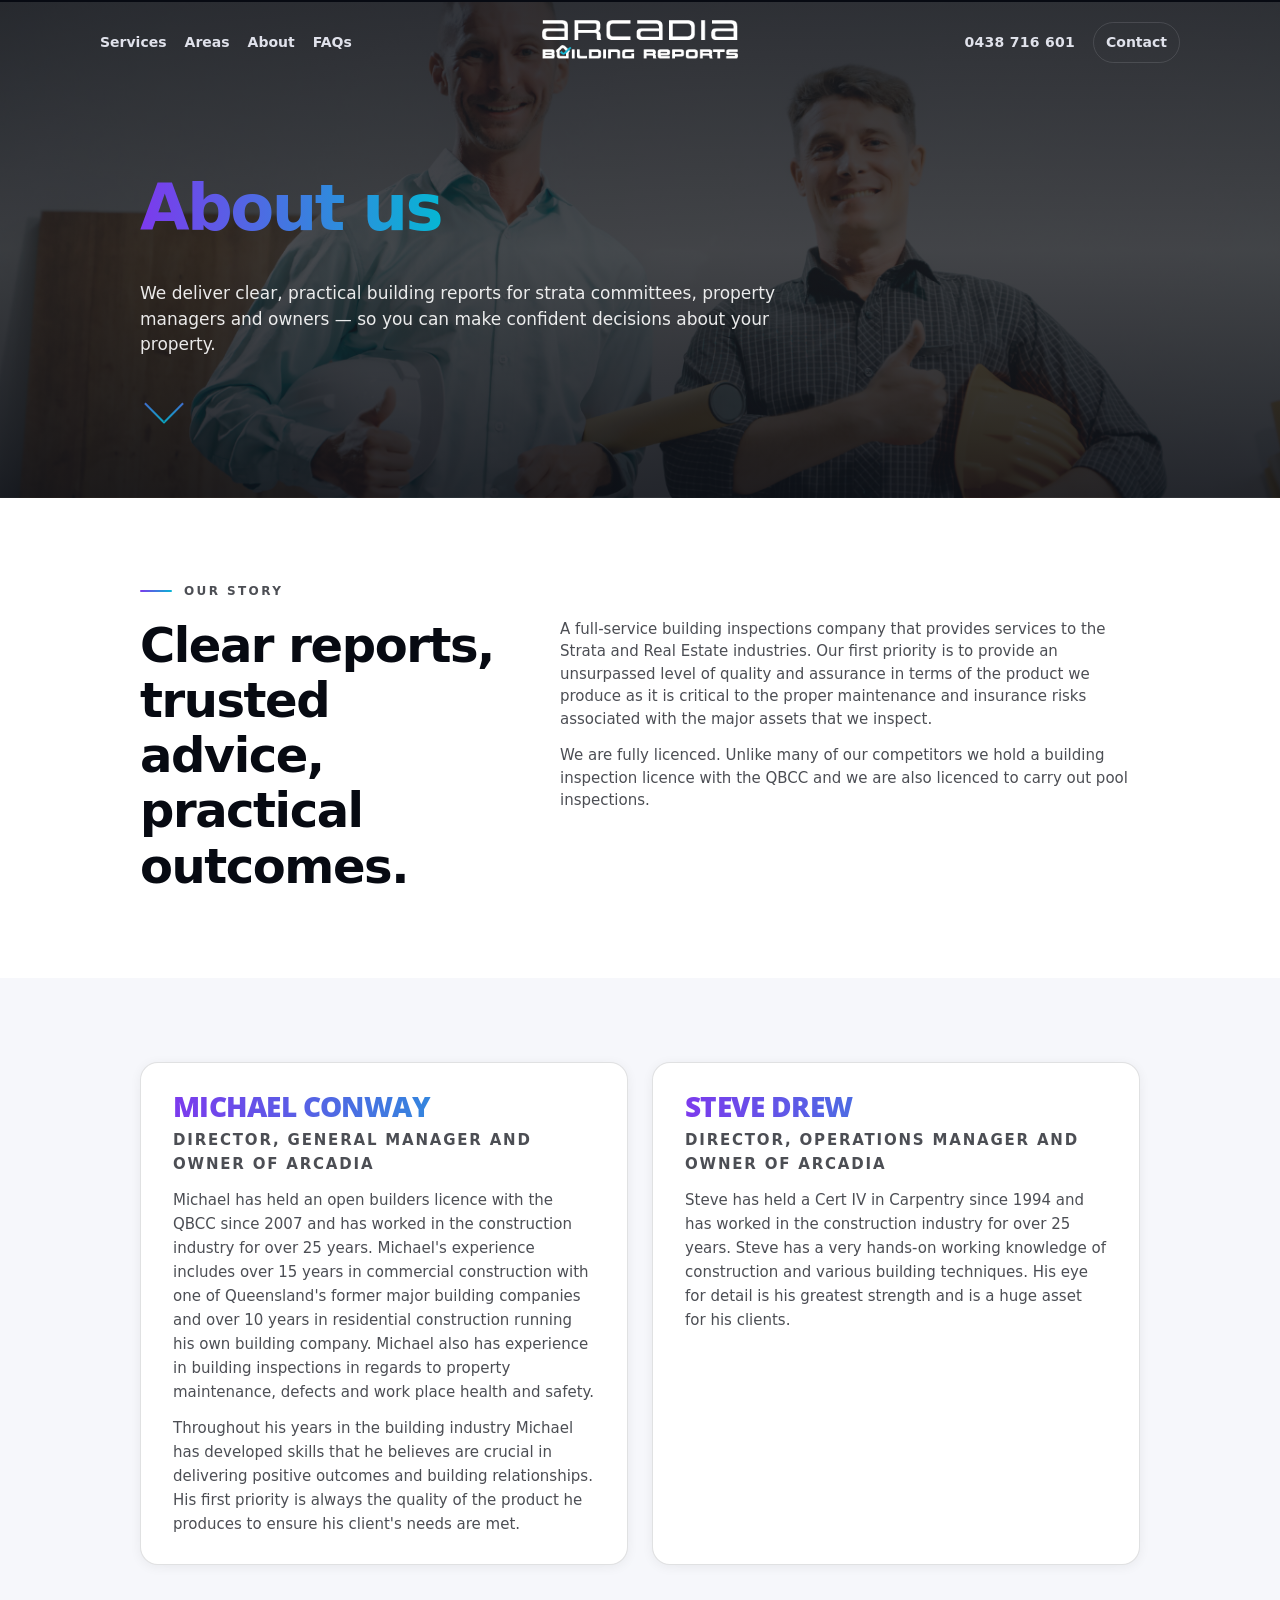
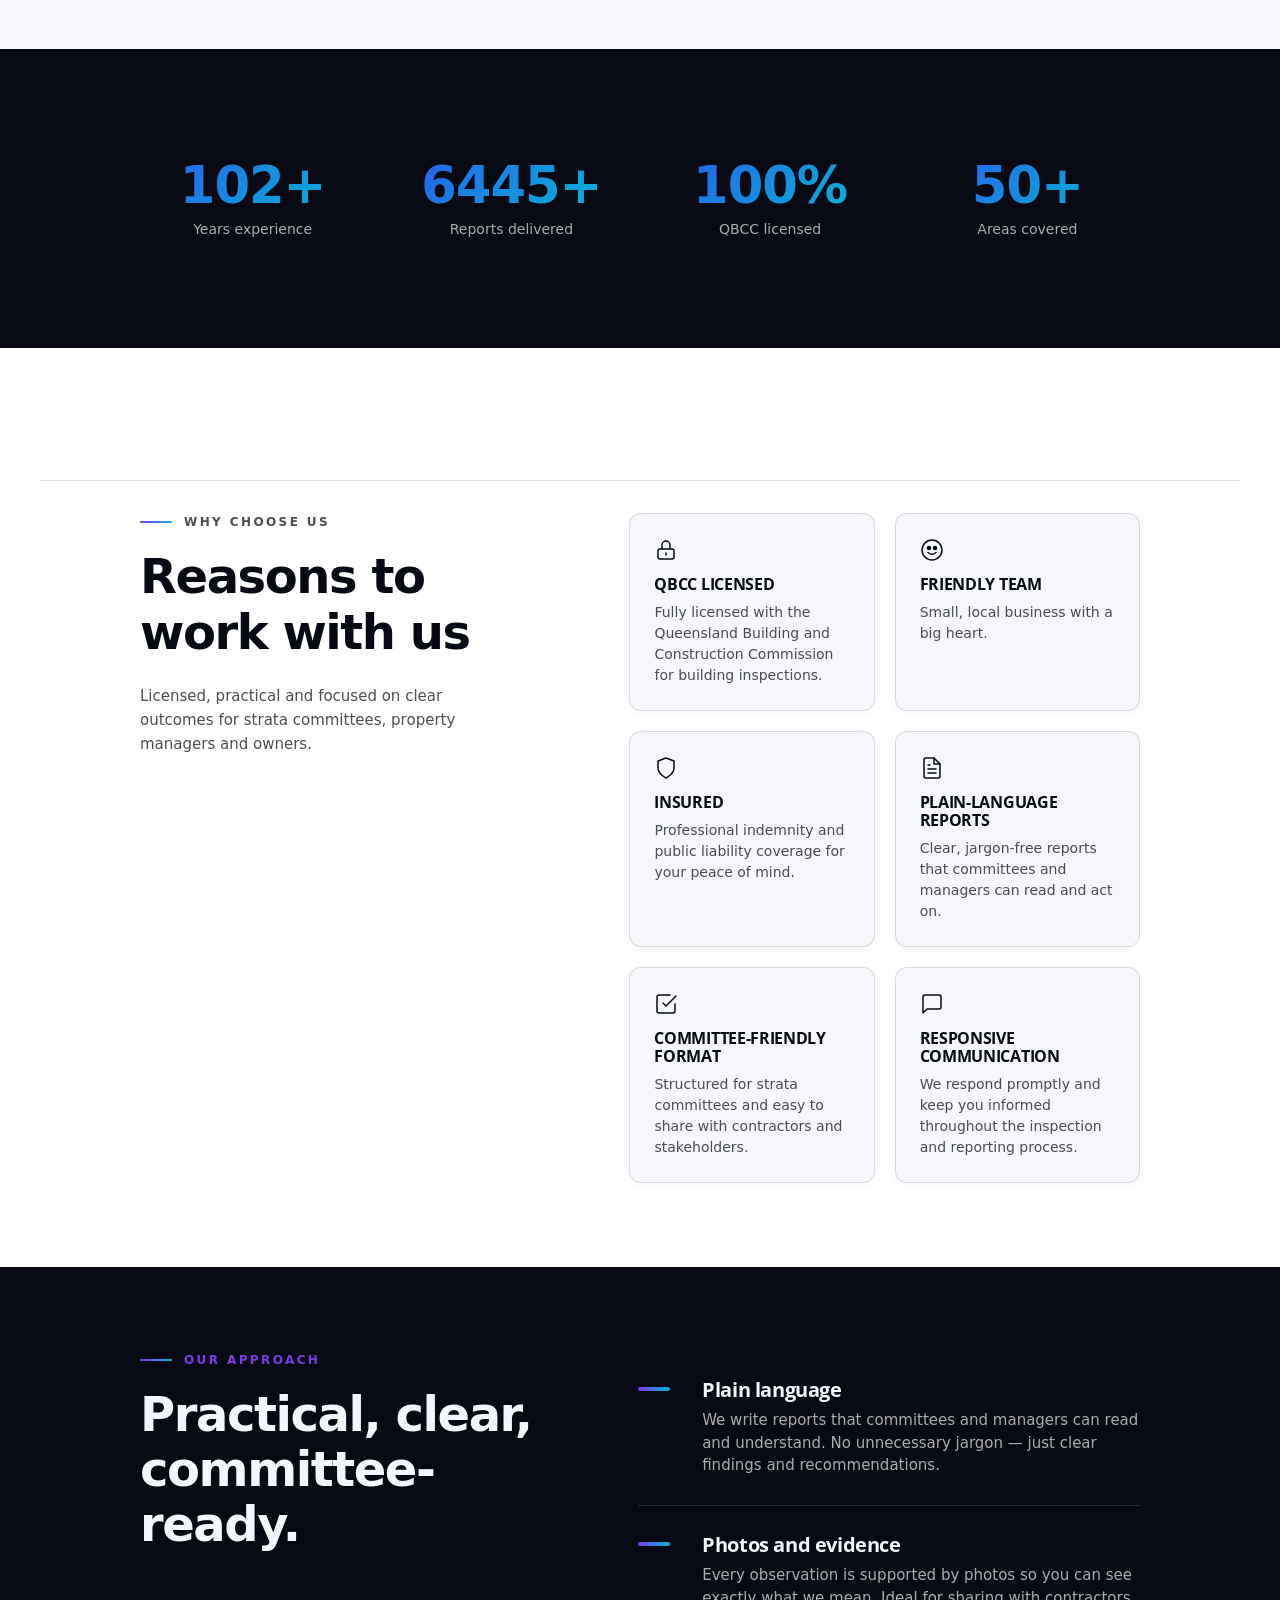
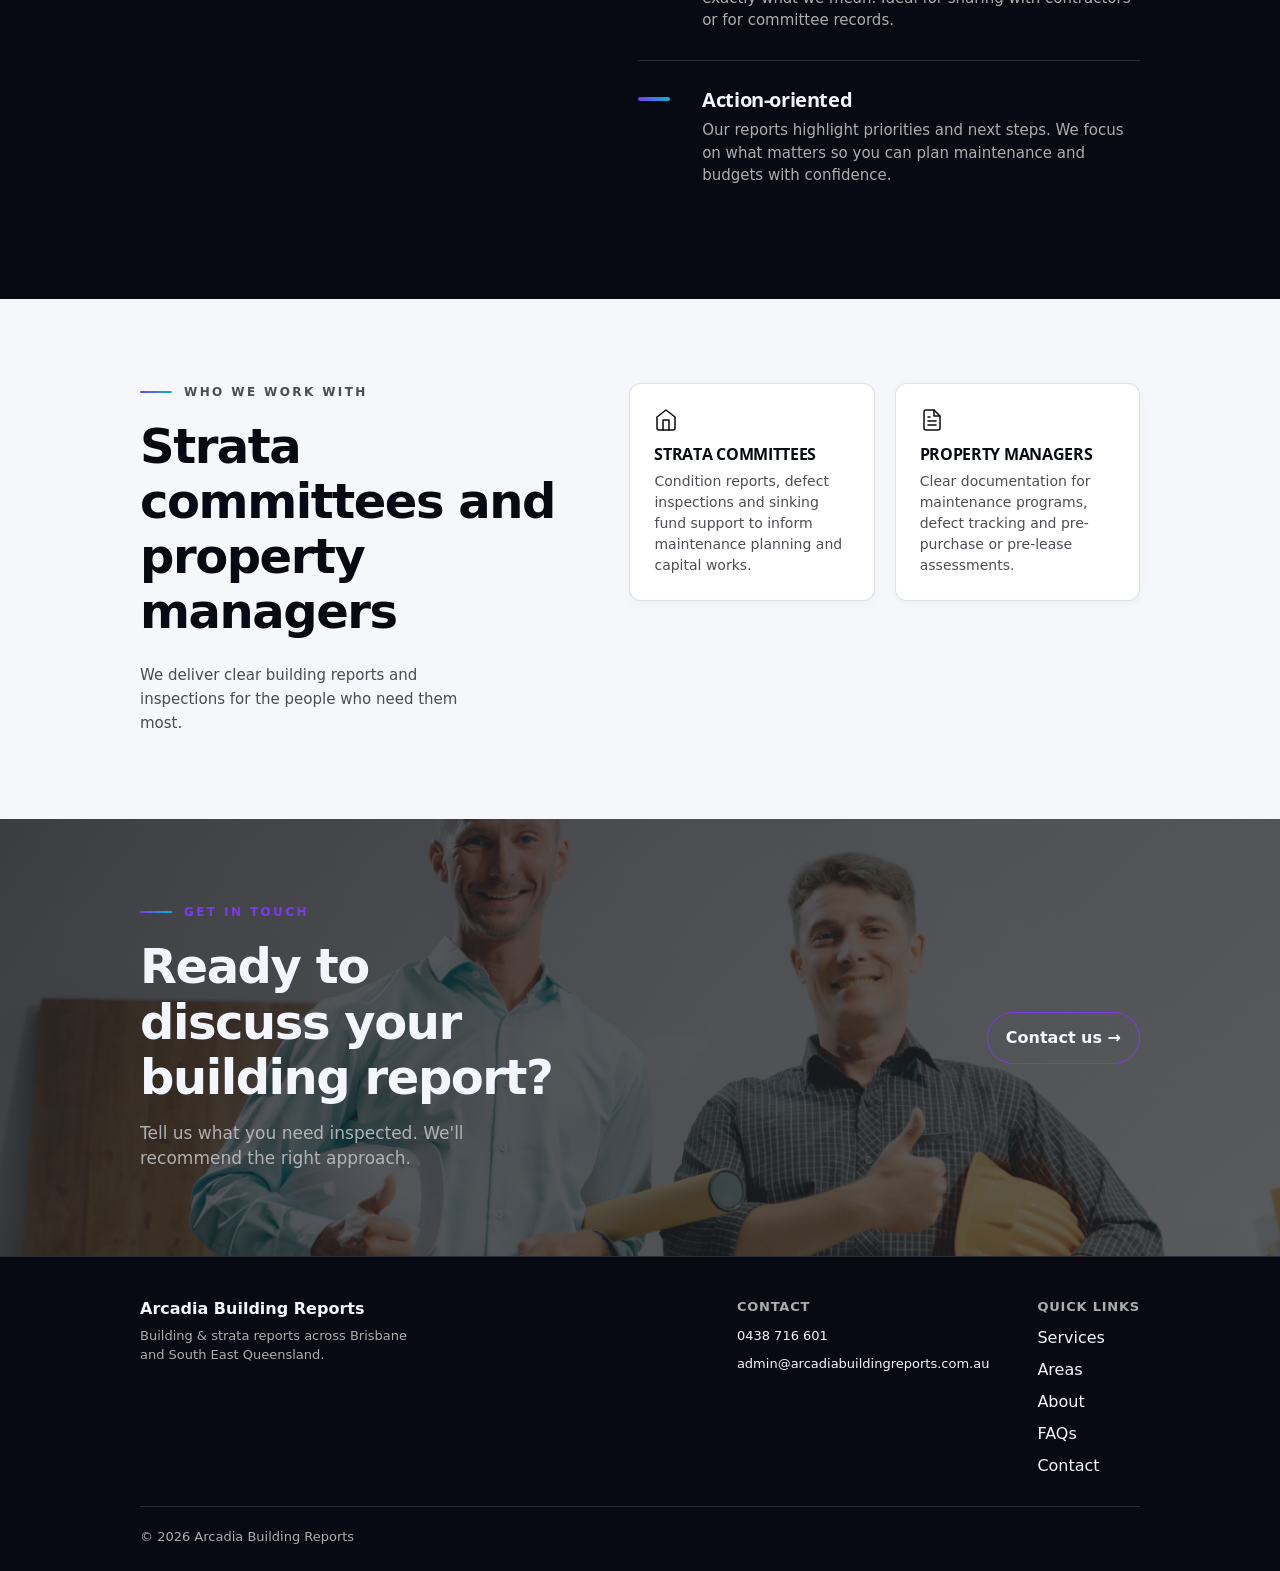
==== about.html @ b102dfe3 "adding new images and tweaking styling on every page" ====
<!doctype html>
<html lang="en">
  <head>
    <meta charset="utf-8" />
    <meta name="viewport" content="width=device-width, initial-scale=1" />
    <title>About | Arcadia Building Reports</title>
    <meta
      name="description"
      content="Meet the Arcadia team. Licensed, experienced building inspectors delivering clear, practical reports for strata, property managers and owners across Brisbane and South East Queensland."
    />

    <link rel="preconnect" href="https://fonts.googleapis.com" />
    <link rel="preconnect" href="https://fonts.gstatic.com" crossorigin />
    <link
      href="https://fonts.googleapis.com/css2?family=Figtree:ital,wght@0,300..900;1,300..900&family=Lexend:wght@100..900&family=Open+Sans:ital,wght@0,300..800;1,300..800&display=swap"
      rel="stylesheet"
    />
    <link rel="stylesheet" href="styles.css" />
  </head>

  <body>
    <!-- ===== Header ===== -->
    <header class="site-header" id="site-header">
      <div class="container header-inner">
        <nav class="nav nav--left">
          <a href="services.html">Services</a>
          <a href="areas.html">Areas</a>
          <a href="about.html" aria-current="page">About</a>
          <a href="faq.html">FAQs</a>
        </nav>

        <a class="brand brand--logo" href="index.html">
          <img
            src="images/Arcadia_logo_double_white.png"
            alt="Arcadia Building Reports"
            class="brand__img brand__img--desktop"
          />
          <img
            src="images/Arcadia_house.svg"
            alt="Arcadia Building Reports"
            class="brand__img brand__img--mobile"
          />
        </a>

        <button
          class="nav-toggle"
          id="nav-toggle"
          aria-label="Toggle menu"
          aria-expanded="false"
        >
          <span class="nav-toggle__bar"></span>
          <span class="nav-toggle__bar"></span>
          <span class="nav-toggle__bar"></span>
        </button>

        <nav class="nav nav--right">
          <a class="nav-phone" href="tel:+61438716601">0438 716 601</a>
          <a class="btn btn--small btn--outline" href="contact.html">Contact</a>
        </nav>

        <div class="nav-overlay" id="nav-overlay">
          <nav class="nav nav--mobile">
            <a href="services.html">Services</a>
            <a href="areas.html">Areas</a>
            <a href="about.html" aria-current="page">About</a>
            <a href="faq.html">FAQs</a>
            <a class="btn btn--outline" href="contact.html">Contact</a>
          </nav>
        </div>
      </div>
    </header>

    <main>
      <!-- ===== PAGE INTRO ===== -->
      <section class="hero hero--about">
        <div class="container hero__content">
          <h1><span class="accent">About us</span></h1>
          <p class="lead hero__lead">
            We deliver clear, practical building reports for strata committees,
            property managers and owners — so you can make confident decisions
            about your property.
          </p>
          <a
            href="#our-story"
            class="hero__scroll"
            aria-label="Scroll to content"
          >
            <span class="hero__scroll-arrow"></span>
          </a>
        </div>
      </section>

      <!-- ===== OUR STORY ===== -->
      <section id="our-story" class="section section--white our-story">
        <div class="container">
          <p class="our-story__eyebrow">
            <span class="our-story__line"></span>Our story
          </p>
          <div class="our-story__top">
            <div class="our-story__heading">
              <h2 class="our-story__title">
                Clear reports, trusted advice, practical outcomes.
              </h2>
            </div>
            <div class="our-story__intro">
              <p>
                A full-service building inspections company that provides
                services to the Strata and Real Estate industries. Our first
                priority is to provide an unsurpassed level of quality and
                assurance in terms of the product we produce as it is critical
                to the proper maintenance and insurance risks associated with
                the major assets that we inspect.
              </p>
              <p>
                We are fully licenced. Unlike many of our competitors we hold a
                building inspection licence with the QBCC and we are also
                licenced to carry out pool inspections.
              </p>
            </div>
          </div>
        </div>
      </section>

      <!-- ===== OUR TEAM ===== -->
      <section
        class="section section--light our-story__team-section"
        aria-label="Our team"
      >
        <div class="container">
          <div class="our-story__team">
            <article class="our-story__bio our-story__card">
              <h3 class="our-story__name">Michael Conway</h3>
              <p class="our-story__role">
                Director, General Manager and Owner of Arcadia
              </p>
              <p>
                Michael has held an open builders licence with the QBCC since
                2007 and has worked in the construction industry for over 25
                years. Michael's experience includes over 15 years in commercial
                construction with one of Queensland's former major building
                companies and over 10 years in residential construction running
                his own building company. Michael also has experience in
                building inspections in regards to property maintenance, defects
                and work place health and safety.
              </p>
              <p>
                Throughout his years in the building industry Michael has
                developed skills that he believes are crucial in delivering
                positive outcomes and building relationships. His first priority
                is always the quality of the product he produces to ensure his
                client's needs are met.
              </p>
            </article>
            <article class="our-story__bio our-story__card">
              <h3 class="our-story__name">Steve Drew</h3>
              <p class="our-story__role">
                Director, Operations Manager and Owner of Arcadia
              </p>
              <p>
                Steve has held a Cert IV in Carpentry since 1994 and has worked
                in the construction industry for over 25 years. Steve has a very
                hands-on working knowledge of construction and various building
                techniques. His eye for detail is his greatest strength and is a
                huge asset for his clients.
              </p>
            </article>
          </div>
        </div>
      </section>

      <!-- ===== Full-width stats section ===== -->
      <section class="our-story__stats-wrap" aria-label="Our experience">
        <div class="container">
          <div class="our-story__stats">
            <div class="our-story__stat">
              <span class="our-story__stat-num">102+</span>
              <span class="our-story__stat-label">Years experience</span>
            </div>
            <div class="our-story__stat">
              <span class="our-story__stat-num">6445+</span>
              <span class="our-story__stat-label">Reports delivered</span>
            </div>
            <div class="our-story__stat">
              <span class="our-story__stat-num">100%</span>
              <span class="our-story__stat-label">QBCC licensed</span>
            </div>
            <div class="our-story__stat">
              <span class="our-story__stat-num">50+</span>
              <span class="our-story__stat-label">Areas covered</span>
            </div>
          </div>
        </div>
      </section>

      <section
        id="our-story-why"
        class="section section--white our-story our-story--why"
      >
        <div class="container our-story__why-inner">
          <div class="our-story__why-intro">
            <p class="our-story__why-eyebrow">
              <span class="our-story__why-line"></span>Why choose us
            </p>
            <h2 class="our-story__why-title">Reasons to work with us</h2>
            <p class="our-story__why-desc">
              Licensed, practical and focused on clear outcomes for strata
              committees, property managers and owners.
            </p>
          </div>
          <div class="our-story__why-cards">
            <article class="our-story__why-card">
              <span class="our-story__why-icon" aria-hidden="true">
                <svg
                  width="24"
                  height="24"
                  viewBox="0 0 24 24"
                  fill="none"
                  stroke="currentColor"
                  stroke-width="1.5"
                  stroke-linecap="round"
                  stroke-linejoin="round"
                >
                  <path
                    d="M12 15v2m-6 4h12a2 2 0 0 0 2-2v-6a2 2 0 0 0-2-2H6a2 2 0 0 0-2 2v6a2 2 0 0 0 2 2zm10-10V7a4 4 0 0 0-8 0v4h8z"
                  />
                </svg>
              </span>
              <h3 class="our-story__why-card-title">QBCC licensed</h3>
              <p class="our-story__why-card-desc">
                Fully licensed with the Queensland Building and Construction
                Commission for building inspections.
              </p>
            </article>
            <article class="our-story__why-card">
              <span class="our-story__why-icon" aria-hidden="true">
                <svg
                  width="24"
                  height="24"
                  viewBox="0 0 24 24"
                  fill="none"
                  stroke="currentColor"
                  stroke-width="1.5"
                  stroke-linecap="round"
                  stroke-linejoin="round"
                >
                  <circle cx="12" cy="12" r="10" />
                  <circle cx="9" cy="10" r="1.5" fill="currentColor" />
                  <circle cx="15" cy="10" r="1.5" fill="currentColor" />
                  <path d="M8 14.5 Q12 18 16 14.5" />
                </svg>
              </span>
              <h3 class="our-story__why-card-title">Friendly team</h3>
              <p class="our-story__why-card-desc">
                Small, local business with a big heart.
              </p>
            </article>
            <article class="our-story__why-card">
              <span class="our-story__why-icon" aria-hidden="true">
                <svg
                  width="24"
                  height="24"
                  viewBox="0 0 24 24"
                  fill="none"
                  stroke="currentColor"
                  stroke-width="1.5"
                  stroke-linecap="round"
                  stroke-linejoin="round"
                >
                  <path d="M12 22s8-4 8-10V5l-8-3-8 3v7c0 6 8 10 8 10z" />
                </svg>
              </span>
              <h3 class="our-story__why-card-title">Insured</h3>
              <p class="our-story__why-card-desc">
                Professional indemnity and public liability coverage for your
                peace of mind.
              </p>
            </article>
            <article class="our-story__why-card">
              <span class="our-story__why-icon" aria-hidden="true">
                <svg
                  width="24"
                  height="24"
                  viewBox="0 0 24 24"
                  fill="none"
                  stroke="currentColor"
                  stroke-width="1.5"
                  stroke-linecap="round"
                  stroke-linejoin="round"
                >
                  <path
                    d="M14 2H6a2 2 0 0 0-2 2v16a2 2 0 0 0 2 2h12a2 2 0 0 0 2-2V8z"
                  />
                  <path d="M14 2v6h6M16 13H8M16 17H8M10 9H8" />
                </svg>
              </span>
              <h3 class="our-story__why-card-title">Plain-language reports</h3>
              <p class="our-story__why-card-desc">
                Clear, jargon-free reports that committees and managers can read
                and act on.
              </p>
            </article>
            <article class="our-story__why-card">
              <span class="our-story__why-icon" aria-hidden="true">
                <svg
                  width="24"
                  height="24"
                  viewBox="0 0 24 24"
                  fill="none"
                  stroke="currentColor"
                  stroke-width="1.5"
                  stroke-linecap="round"
                  stroke-linejoin="round"
                >
                  <path d="M9 11l3 3L22 4" />
                  <path
                    d="M21 12v7a2 2 0 0 1-2 2H5a2 2 0 0 1-2-2V5a2 2 0 0 1 2-2h11"
                  />
                </svg>
              </span>
              <h3 class="our-story__why-card-title">
                Committee-friendly format
              </h3>
              <p class="our-story__why-card-desc">
                Structured for strata committees and easy to share with
                contractors and stakeholders.
              </p>
            </article>
            <article class="our-story__why-card">
              <span class="our-story__why-icon" aria-hidden="true">
                <svg
                  width="24"
                  height="24"
                  viewBox="0 0 24 24"
                  fill="none"
                  stroke="currentColor"
                  stroke-width="1.5"
                  stroke-linecap="round"
                  stroke-linejoin="round"
                >
                  <path
                    d="M21 15a2 2 0 0 1-2 2H7l-4 4V5a2 2 0 0 1 2-2h14a2 2 0 0 1 2 2z"
                  />
                </svg>
              </span>
              <h3 class="our-story__why-card-title">
                Responsive communication
              </h3>
              <p class="our-story__why-card-desc">
                We respond promptly and keep you informed throughout the
                inspection and reporting process.
              </p>
            </article>
          </div>
        </div>
      </section>

      <!-- ===== OUR APPROACH (DARK) ===== -->
      <section class="section section--dark how-it-works">
        <div class="container how-it-works__inner">
          <div class="how-it-works__heading">
            <p class="how-it-works__eyebrow">
              <span class="how-it-works__line"></span>Our approach
            </p>
            <h2 class="how-it-works__title">
              Practical, clear,<br />
              committee-ready.
            </h2>
          </div>
          <ol class="how-it-works__steps">
            <li class="how-it-works__step">
              <span
                class="service-detail__line-accent"
                aria-hidden="true"
              ></span>
              <div class="how-it-works__content">
                <h3>Plain language</h3>
                <p>
                  We write reports that committees and managers can read and
                  understand. No unnecessary jargon — just clear findings and
                  recommendations.
                </p>
              </div>
            </li>
            <li class="how-it-works__step">
              <span
                class="service-detail__line-accent"
                aria-hidden="true"
              ></span>
              <div class="how-it-works__content">
                <h3>Photos and evidence</h3>
                <p>
                  Every observation is supported by photos so you can see
                  exactly what we mean. Ideal for sharing with contractors or
                  for committee records.
                </p>
              </div>
            </li>
            <li class="how-it-works__step">
              <span
                class="service-detail__line-accent"
                aria-hidden="true"
              ></span>
              <div class="how-it-works__content">
                <h3>Action-oriented</h3>
                <p>
                  Our reports highlight priorities and next steps. We focus on
                  what matters so you can plan maintenance and budgets with
                  confidence.
                </p>
              </div>
            </li>
          </ol>
        </div>
      </section>

      <!-- ===== WHO WE WORK WITH (matches Why choose us layout) ===== -->
      <section class="section section--light who-work">
        <div class="container who-inner">
          <div class="who-intro">
            <p class="who-eyebrow">
              <span class="who-line"></span>Who we work with
            </p>
            <h2 class="who-title">Strata committees and property managers</h2>
            <p class="who-desc">
              We deliver clear building reports and inspections for the people
              who need them most.
            </p>
          </div>
          <div class="who-cards">
            <article class="who-card">
              <span class="who-icon" aria-hidden="true">
                <svg
                  width="24"
                  height="24"
                  viewBox="0 0 24 24"
                  fill="none"
                  stroke="currentColor"
                  stroke-width="1.5"
                  stroke-linecap="round"
                  stroke-linejoin="round"
                >
                  <path d="M3 9l9-7 9 7v11a2 2 0 0 1-2 2H5a2 2 0 0 1-2-2z" />
                  <path d="M9 22V12h6v10" />
                </svg>
              </span>
              <h3 class="who-card-title">Strata committees</h3>
              <p class="who-card-desc">
                Condition reports, defect inspections and sinking fund support
                to inform maintenance planning and capital works.
              </p>
            </article>
            <article class="who-card">
              <span class="who-icon" aria-hidden="true">
                <svg
                  width="24"
                  height="24"
                  viewBox="0 0 24 24"
                  fill="none"
                  stroke="currentColor"
                  stroke-width="1.5"
                  stroke-linecap="round"
                  stroke-linejoin="round"
                >
                  <path
                    d="M14 2H6a2 2 0 0 0-2 2v16a2 2 0 0 0 2 2h12a2 2 0 0 0 2-2V8z"
                  />
                  <path d="M14 2v6h6M16 13H8M16 17H8M10 9H8" />
                </svg>
              </span>
              <h3 class="who-card-title">Property managers</h3>
              <p class="who-card-desc">
                Clear documentation for maintenance programs, defect tracking
                and pre-purchase or pre-lease assessments.
              </p>
            </article>
          </div>
        </div>
      </section>

      <!-- ===== CTA BANNER ===== -->
      <section class="team-banner">
        <div class="team-banner__bg" aria-hidden="true"></div>
        <div class="container team-banner__inner">
          <div class="team-banner__content">
            <p class="team-banner__eyebrow">
              <span class="team-banner__line"></span>Get in touch
            </p>
            <h2 class="team-banner__title">
              Ready to discuss your building report?
            </h2>
            <p class="team-banner__desc">
              Tell us what you need inspected. We'll recommend the right
              approach.
            </p>
          </div>
          <div class="team-banner__cta">
            <a class="btn btn--outline team-banner__btn" href="contact.html"
              >Contact us →</a
            >
          </div>
        </div>
      </section>
    </main>

    <!-- ===== Footer ===== -->
    <footer class="site-footer">
      <div class="container footer-inner">
        <div class="footer__main">
          <div class="footer__brand">
            <p class="footer__name">Arcadia Building Reports</p>
            <p class="footer__tagline small">Building & strata reports across Brisbane and South East Queensland.</p>
          </div>
          <div class="footer__contact">
            <p class="footer__heading small">Contact</p>
            <a href="tel:+61438716601" class="footer__link small">0438 716 601</a>
            <a href="mailto:admin@arcadiabuildingreports.com.au" class="footer__link small">admin@arcadiabuildingreports.com.au</a>
          </div>
          <nav class="footer__nav" aria-label="Footer">
            <p class="footer__heading small">Quick links</p>
            <a href="services.html">Services</a>
            <a href="areas.html">Areas</a>
            <a href="about.html">About</a>
            <a href="faq.html">FAQs</a>
            <a href="contact.html">Contact</a>
          </nav>
        </div>
        <div class="footer__bottom">
          <p class="small">© <span id="year"></span> Arcadia Building Reports</p>
        </div>
      </div>
    </footer>
    <script src="main.js"></script>
  </body>
</html>
---- styles.css ----
/* styles.css — complete (bold hero, light sections, proper typography, flexbox layout) */

/* ===== Design tokens ===== */
:root {
  --bg-dark: #070a12;
  --bg-light: #f6f7fb;
  --bg-white: #ffffff;

  --text-dark: #070a12;
  --text-light: #f4f6ff;

  --muted-dark: rgba(7, 10, 18, 0.72);
  --muted-light: rgba(188, 188, 188, 0.912);

  --line-dark: rgba(7, 10, 18, 0.12);
  --line-light: rgba(244, 246, 255, 0.14);

  --accent: #7c3aed;
  --accent2: #06b6d4;

  --radius: 18px;
  --shadow: 0 18px 40px rgba(0, 0, 0, 0.15);

  --grad-hero:
    radial-gradient(
      900px 520px at 14% 8%,
      rgba(73, 58, 237, 0.48),
      transparent 30%
    ),
    radial-gradient(
      760px 460px at 92% 18%,
      rgba(6, 182, 212, 0.38),
      transparent 58%
    );

  --gutter-x: 100px;
  --container-max: 1200px;
}

/* ===== Reset / base ===== */
* {
  box-sizing: border-box;
}

html {
  scroll-behavior: smooth;
  -webkit-text-size-adjust: 100%;
}

body {
  margin: 0;
  font-family:
    system-ui,
    -apple-system,
    Segoe UI,
    Roboto,
    Arial,
    sans-serif;
  background: var(--bg-dark);
  color: var(--text-light);
  line-height: 1.5;
}

a {
  color: inherit;
  text-decoration: none;
}

a:hover {
  text-decoration: underline;
}

h1,
h2,
h3,
h4 {
  margin: 0 0 12px;
  line-height: 1.12;
  letter-spacing: -0.02em;
}

h1 {
  font-size: 60px;
}

h3 {
  font-family: "Open Sans", sans-serif;
  font-size: 1.75rem;
  margin-top: 0.75rem;
  margin-bottom: 0.875rem;
  font-weight: 400;
  text-transform: uppercase;
  color: black;
}

p {
  margin: 0 0 14px; /* consistent vertical rhythm */
  max-width: 70ch; /* stops paragraphs spanning too wide on big screens */
  color: rgb(177, 177, 177);
}

.small {
  font-size: 13px;
  color: var(--muted-light);
}

ul,
ol {
  margin: 0;
  padding: 0;
}

li {
  margin: 0;
}

::selection {
  background: rgba(124, 58, 237, 0.35);
}

/* ===== Layout containers ===== */
.container {
  max-width: var(--container-max);
  margin: 0 auto;
  padding: 0 var(--gutter-x);
}

section {
  padding: 50px 0;
}

/* ===== Header ===== */
.site-header {
  position: sticky;
  top: 0;
  z-index: 10;
  background: transparent !important; /* force transparent so hero shows through */
  border-bottom: 1px solid transparent;
  transition:
    background 0.35s ease,
    border-color 0.35s ease,
    box-shadow 0.35s ease;
}

/* When scrolled, allow the dark overlay (override the !important above via specificity) */
.site-header.is-scrolled {
  background: rgba(0, 0, 0, 1) !important;
}

/* Header uses same gutter as sections for alignment */
.site-header .container {
  padding-left: var(--gutter-x);
  padding-right: var(--gutter-x);
}

.site-header.is-scrolled {
  border-bottom-color: var(--line-light);
}

.header-inner {
  display: grid;
  grid-template-columns: 1fr auto 1fr;
  align-items: center;
  gap: 24px;
  padding: 22px 0;
  max-width: 100%;
  transition: max-width 0.35s ease;
}

.site-header.is-scrolled .header-inner {
  max-width: 1100px;
  margin: 0 auto;
}

.nav--left {
  display: flex;
  align-items: center;
  gap: 18px;
  justify-self: start;
}

.nav--right {
  display: flex;
  align-items: center;
  gap: 18px;
  justify-self: end;
}

.nav-phone {
  white-space: nowrap;
  letter-spacing: 0.02em;
}

.brand {
  display: flex;
  flex-direction: column;
  gap: 2px;
  justify-self: center;
  text-align: center;
}

.brand--logo {
  display: flex;
  align-items: center;
  justify-content: center;
  line-height: 0;
  padding: 0;
  margin-top: -6px;
}

.brand--logo .brand__img {
  vertical-align: middle;
  object-position: center 72%;
}

.brand__img {
  display: block;
  height: 40px;
  width: auto;
  object-fit: contain;
}

.brand__img--mobile {
  display: none;
}

.brand__name {
  font-weight: 900;
  letter-spacing: 0.2px;
  font-size: 16px;
}

.brand__tag {
  font-size: 13px;
  color: var(--muted-light);
}

.nav a {
  font-weight: 800;
  font-size: 14px;
  opacity: 0.9;
}

.nav a:hover {
  opacity: 1;
  text-decoration: none;
}

/* ===== Burger / mobile nav toggle ===== */
.nav-toggle {
  display: none;
  flex-direction: column;
  justify-content: center;
  gap: 6px;
  width: 40px;
  height: 40px;
  padding: 0;
  border: none;
  background: transparent;
  cursor: pointer;
  color: var(--text-light);
  transition: opacity 0.2s ease;
}

.nav-toggle:hover {
  opacity: 0.85;
}

.nav-toggle__bar {
  display: block;
  width: 24px;
  height: 2px;
  background: currentColor;
  border-radius: 2px;
  transition:
    transform 0.3s ease,
    opacity 0.3s ease;
}

.site-header.is-nav-open .nav-toggle__bar:nth-child(1) {
  transform: translateY(8px) rotate(45deg);
}

.site-header.is-nav-open .nav-toggle__bar:nth-child(2) {
  opacity: 0;
}

.site-header.is-nav-open .nav-toggle__bar:nth-child(3) {
  transform: translateY(-8px) rotate(-45deg);
}

/* Full-page overlay for mobile nav */
.nav-overlay {
  display: none;
}

/* ===== Buttons ===== */
.btn {
  display: inline-flex;
  align-items: center;
  justify-content: center;
  padding: 13px 18px;
  border-radius: 999px;
  font-weight: 900;
  border: 1px solid transparent;
  background: linear-gradient(90deg, var(--accent), var(--accent2));
  color: var(--text-dark);
  box-shadow: 0 10px 26px rgba(124, 58, 237, 0.22);
  text-decoration: none;
}

.btn:hover {
  filter: brightness(1.05);
  text-decoration: none;
}

.btn--outline {
  background: transparent;
  border: 1px solid var(--line-light);
  color: var(--text-light);
  box-shadow: none;
}

.btn--outline:hover {
  background: rgba(244, 246, 255, 0.06);
}

.btn--small {
  padding: 9px 12px;
  font-size: 14px;
}

/* ===== HERO ===== */

.hero {
  padding: 90px 0 40px;
}

/* Pull hero behind the header so the hero background shows through the transparent nav */
.hero--full {
  position: relative;
  margin-top: -84px;
  padding-top: 174px; /* 84px (header) + 90px (original top padding) */
  background-image:
    linear-gradient(to right, rgba(0, 0, 0, 1), rgba(32, 14, 105, 0.5)),
    url("images/building.jpg");
  background-size: cover;
  background-position: center;
  background-repeat: no-repeat;
  min-height: calc(
    100vh - 0px
  ); /* full viewport; we added padding for header */
  display: flex;
  align-items: center;
}

/* Hero intro: paths draw in (stroke animation), then whole fades out */
.hero-intro {
  position: absolute;
  inset: 0;
  display: flex;
  align-items: center;
  justify-content: center;
  pointer-events: none;
  z-index: 1;
}

.hero-intro__svg {
  width: min(280px, 28vw);
  height: auto;
}

/* House: path draws in over first 20%, holds, then fades out */
.hero-intro__house {
  stroke-dasharray: 1;
  stroke-dashoffset: 1;
  animation: hero-intro-draw-house 4.2s ease forwards;
}

@keyframes hero-intro-draw-house {
  0% {
    stroke-dashoffset: 1;
    opacity: 1;
  }
  20% {
    stroke-dashoffset: 0;
    opacity: 1;
  }
  58% {
    stroke-dashoffset: 0;
    opacity: 1;
  }
  85% {
    stroke-dashoffset: 0;
    opacity: 0;
  }
  100% {
    stroke-dashoffset: 0;
    opacity: 0;
  }
}

/* Tick: path draws in after the house (20%–38%), then fades out */
.hero-intro__tick {
  stroke-dasharray: 1;
  stroke-dashoffset: 1;
  animation: hero-intro-draw-tick 4.2s ease forwards;
}

@keyframes hero-intro-draw-tick {
  0% {
    stroke-dashoffset: 1;
    opacity: 1;
  }
  20% {
    stroke-dashoffset: 1;
    opacity: 1;
  }
  38% {
    stroke-dashoffset: 0;
    opacity: 1;
  }
  58% {
    stroke-dashoffset: 0;
    opacity: 1;
  }
  85% {
    stroke-dashoffset: 0;
    opacity: 0;
  }
  100% {
    stroke-dashoffset: 0;
    opacity: 0;
  }
}

/* Hero copy fades in after the whole intro image has faded out */
.hero--full .hero-copy {
  opacity: 0;
  animation: hero-copy-show 0.8s ease 3.6s forwards;
}

@keyframes hero-copy-show {
  to {
    opacity: 1;
  }
}

/* Skip intro when returning to homepage (sessionStorage has already seen it) */
.hero--skip-intro .hero-intro {
  display: none;
}

.hero--skip-intro .hero-copy {
  opacity: 1;
  animation: none;
}

/* Left-align hero content (like before aside was removed) */
.hero--full .container {
  margin-left: var(--gutter-x);
  margin-right: auto;
}

.hero--full .hero-inner {
  justify-content: flex-start;
}

/* About page hero – full viewport, about-us image, white text, scroll arrow */
.hero--about {
  margin-top: -84px;
  padding-top: 174px;
  padding-bottom: 80px;
  min-height: 50vh;
  display: flex;
  flex-direction: column;
  align-items: flex-start;
  justify-content: center;
  position: relative;
  background-image:
    linear-gradient(
      to bottom,
      rgba(7, 10, 18, 0.7) 0%,
      rgba(7, 10, 18, 0.55) 50%,
      rgba(7, 10, 18, 0.78) 100%
    ),
    url("images/about-us.png");
  background-size: cover;
  background-position: center;
  background-repeat: no-repeat;
}

/* Match Services: container full width so content aligns with sections below */
.hero--about .container {
  width: 100%;
}

.hero--about .hero__content {
  display: flex;
  flex-direction: column;
  justify-content: center;
  align-items: flex-start;
  text-align: left;
}

.hero--about .hero__eyebrow {
  color: rgba(255, 255, 255, 0.85);
}

.hero--about .hero__lead {
  color: rgba(255, 255, 255, 0.9);
}

/* Contact page hero – woman-on-phone image, same overlay as about */
.hero--contact {
  margin-top: -84px;
  padding-top: 174px;
  padding-bottom: 80px;
  min-height: 50vh;
  display: flex;
  flex-direction: column;
  align-items: flex-start;
  justify-content: center;
  position: relative;
  background-image:
    linear-gradient(
      to bottom,
      rgba(7, 10, 18, 0.7) 0%,
      rgba(7, 10, 18, 0.55) 50%,
      rgba(7, 10, 18, 0.78) 100%
    ),
    url("images/woman-on-phone.jpg");
  background-size: cover;
  background-position: center;
  background-repeat: no-repeat;
}

/* Match Services: container full width so content aligns with sections below */
.hero--contact .container {
  width: 100%;
}

.hero--contact .hero__content {
  display: flex;
  flex-direction: column;
  justify-content: center;
  align-items: flex-start;
  text-align: left;
}

.hero__scroll-text {
  margin: 0 0 24px;
  font-size: 1.125rem;
  color: rgba(255, 255, 255, 0.85);
  max-width: 22ch;
}

.hero__scroll {
  display: inline-flex;
  flex-direction: column;
  align-items: center;
  margin-top: 8px;
  margin-left: 10px;
  color: #ffffff;
  opacity: 0.9;
  text-decoration: none;
  animation: hero-scroll-bounce 2s ease-in-out infinite;
}

.hero__scroll:hover {
  opacity: 1;
  color: #ffffff;
  text-decoration: none;
}

.hero__scroll-arrow {
  width: 28px;
  height: 28px;
  box-sizing: border-box;
  border-style: solid;
  border-width: 0 2px 2px 0;
  border-image: linear-gradient(135deg, var(--accent), var(--accent2)) 0 1 1 0 / 0 2px 2px 0;
  transform: rotate(45deg);
}

@keyframes hero-scroll-bounce {
  0%,
  100% {
    transform: translateY(0);
  }
  50% {
    transform: translateY(6px);
  }
}

.hero-inner {
  display: flex;
  align-items: center; /* center vertical alignment */
  justify-content: space-between;
  gap: 56px; /* breathing room */
}

.hero-copy {
  flex: 1 1 720px;
  max-width: 720px;
}

.eyebrow {
  margin: 0 0 18px;
  font-size: 12px;
  letter-spacing: 0.2em;
  text-transform: uppercase;
  color: var(--muted-light);
}

.hero h1 {
  margin: 0 0 16px;
  font-size: clamp(44px, 5vw, 72px);
  line-height: 1.02;
  letter-spacing: -0.04em;
}

.accent {
  background: linear-gradient(90deg, var(--accent), var(--accent2));
  -webkit-background-clip: text;
  background-clip: text;
  color: transparent;
}

.lead {
  margin: 24px 0 24px;
  font-size: 17px;
  color: var(--muted-light);
  max-width: 62ch;
}

.cta-row {
  display: flex;
  flex-wrap: wrap;
  gap: 12px;
  margin: 0 0 16px;
}

/* ===== Sections ===== */

.section {
  padding: 84px 0;
}

.section--white {
  background: var(--bg-white);
  color: var(--text-dark);
}

.section--light {
  background: var(--bg-light);
  color: var(--text-dark);
}

.section--dark {
  background: var(--bg-dark);
  color: var(--text-light);
}

/* Section headings + paragraph colour on light backgrounds */
.section--white p,
.section--light p {
  color: var(--muted-dark);
}

.section-head {
  margin: 0 0 24px;
}

.section-head__cta {
  margin-top: 20px;
}

.section-head h2 {
  font-size: 28px;
  margin: 0 0 10px;
}

/* On light sections, outline buttons should use dark borders */
.section--white .btn--outline,
.section--light .btn--outline {
  border-color: var(--line-dark);
  color: var(--text-dark);
}

.section--white .btn--outline:hover,
.section--light .btn--outline:hover {
  background: rgba(7, 10, 18, 0.04);
}

/* ===== Services section (vibe match with How it works) ===== */
.services-section__inner {
  display: grid;
  grid-template-columns: 1fr 1.2fr;
  gap: 60px 80px;
  align-items: start;
}

.services-section__heading {
  position: sticky;
  top: 120px;
}

.services-section__eyebrow {
  display: flex;
  align-items: center;
  gap: 12px;
  margin: 0 0 18px;
  font-size: 12px;
  letter-spacing: 0.2em;
  text-transform: uppercase;
  color: var(--accent);
  font-weight: 700;
}

.services-section__line {
  display: block;
  width: 32px;
  height: 2px;
  background: linear-gradient(90deg, var(--accent), var(--accent2));
  border-radius: 2px;
}

.services-section__title {
  margin: 0;
  font-size: clamp(28px, 3.5vw, 42px);
  font-weight: 800;
  line-height: 1.2;
  letter-spacing: -0.03em;
  color: var(--text-dark);
}

.services-section__grid.grid {
  display: grid;
  grid-template-columns: repeat(2, 1fr);
  gap: 20px;
}

.services-section__cta {
  margin-top: 24px;
}

.services-tile {
  flex: none !important;
  cursor: default;
}

.services-tile::after {
  content: none;
  display: none;
}

.services-tile:hover {
  transform: none;
  box-shadow: none;
}

.services-tile h3 {
  text-transform: none;
  font-weight: 700;
  color: var(--text-dark);
}

.services-tile p {
  color: var(--muted-dark);
}

@media (max-width: 900px) {
  .services-section__inner {
    grid-template-columns: 1fr;
  }

  .services-section__heading {
    position: static;
  }

  .services-section__grid {
    grid-template-columns: 1fr;
  }
}

/* ===== Tiles (services cards) ===== */
.grid {
  display: flex;
  flex-wrap: wrap;
  gap: 16px;
}

.tile {
  flex: 1 1 calc(33.333% - 16px);
  border-radius: var(--radius);
  padding: 18px;
  border: 1px solid var(--line-dark);
  background: var(--bg-white);
  text-decoration: none;
  transition:
    transform 160ms ease,
    box-shadow 160ms ease,
    border-color 160ms ease;
}

.tile:not(.services-tile) {
  cursor: pointer;
}

.tile h3 {
  font-size: 16px;
  margin-bottom: 8px;
}

.tile p {
  margin-bottom: 0;
  color: var(--muted-light);
  font-weight: 200;
}

.tile:not(.services-tile):hover {
  transform: translateY(-2px);
  box-shadow: 0 12px 26px rgba(7, 10, 18, 0.12);
  text-decoration: none;
}

.tile:not(.services-tile)::after {
  content: "↓";
  display: block;
  font-size: 22px;
  margin-top: 6px;
  background: linear-gradient(90deg, var(--accent), var(--accent2));
  -webkit-background-clip: text;
  background-clip: text;
  color: transparent;
}

/* Service tiles grid — 4 columns on desktop to match reference layout */
.grid--service-tiles {
  gap: 20px;
}

.grid--service-tiles .tile--bg {
  flex: 1 1 calc(25% - 15px);
}

/* Tiles with image background (services page) — reference style, rectangular */
.tile--bg {
  position: relative;
  display: flex;
  flex-direction: column;
  align-items: flex-start;
  justify-content: center;
  aspect-ratio: 4 / 5;
  min-height: 0;
  padding: 24px;
  border-color: transparent;
  background-size: cover;
  background-position: center;
  overflow: hidden;
  text-align: left;
  box-shadow: 0 4px 20px rgba(7, 10, 18, 0.08);
}

.tile--bg::before {
  content: "";
  position: absolute;
  inset: 0;
  background: rgba(7, 10, 18, 0.8);
  z-index: 0;
}

.tile--bg h3,
.tile--bg p {
  position: relative;
  z-index: 1;
  color: #fff;
}

.tile--bg h3 {
  font-size: 20px;
  margin-bottom: 8px;
}

.tile--bg p {
  color: rgba(255, 255, 255, 0.95);
  max-width: 100%;
}

/* White down arrow on image tiles */
.tile--bg::after {
  content: "↓";
  display: block;
  position: relative;
  z-index: 1;
  font-size: 22px;
  margin-top: 6px;
  color: rgba(255, 255, 255, 0.95);
  background: none;
  -webkit-background-clip: unset;
  background-clip: unset;
}

.tile--bg:hover {
  box-shadow: 0 8px 28px rgba(7, 10, 18, 0.12);
}

.tile--bg:hover::before {
  background: rgba(7, 10, 18, 0.7);
}

/* Per-tile background images — in images/ */
.tile--bg-safety-audit {
  background-image: url("images/safety-audit.jpg");
}
.tile--bg-maintenance {
  background-image: url("images/maintenance-report.jpg");
}
.tile--bg-roof {
  background-image: url("images/roof-report.jpg");
}
.tile--bg-chapter3 {
  background-image: url("images/chapter-3-part-5.jpg");
}
.tile--bg-sinking-fund {
  background-image: url("images/sinking-fund.jpg");
}
.tile--bg-insurance {
  background-image: url("images/insurance-valuations.jpg");
}
.tile--bg-pool {
  background-image: url("images/pool-inspection.jpg");
}

/* ===== How it works (process) ===== */

.how-it-works__inner {
  display: grid;
  grid-template-columns: 1fr 1.2fr;
  gap: 60px 80px;
  align-items: start;
}

.how-it-works__heading {
  position: sticky;
  top: 120px;
}

.how-it-works__eyebrow {
  display: flex;
  align-items: center;
  gap: 12px;
  margin: 0 0 18px;
  font-size: 12px;
  letter-spacing: 0.2em;
  text-transform: uppercase;
  color: var(--accent);
  font-weight: 700;
}

.how-it-works__line {
  display: block;
  width: 32px;
  height: 2px;
  background: linear-gradient(90deg, var(--accent), var(--accent2));
  border-radius: 2px;
}

.how-it-works__title {
  margin: 0;
  font-size: clamp(32px, 4vw, 48px);
  font-weight: 800;
  line-height: 1.15;
  letter-spacing: -0.03em;
  color: var(--text-light);
}

.how-it-works__steps {
  list-style: none;
  margin: 0;
  padding: 0;
  display: flex;
  flex-direction: column;
}

.how-it-works__step {
  display: grid;
  grid-template-columns: auto 1fr;
  gap: 24px 32px;
  padding: 28px 0;
  border-bottom: 1px solid var(--line-light);
}

.how-it-works__step:last-child {
  border-bottom: none;
}

.how-it-works__num {
  font-size: clamp(36px, 4vw, 52px);
  font-weight: 900;
  line-height: 1;
  background: linear-gradient(90deg, var(--accent), var(--accent2));
  -webkit-background-clip: text;
  background-clip: text;
  color: transparent;
}

.how-it-works__content h3 {
  margin: 0 0 8px;
  font-size: 20px;
  font-weight: 700;
  color: var(--text-light);
  text-transform: none;
}

.how-it-works__content p {
  margin: 0;
  color: var(--muted-light);
  font-size: 15px;
  max-width: 48ch;
}

@media (max-width: 900px) {
  .how-it-works__inner {
    grid-template-columns: 1fr;
    gap: 40px;
  }

  .how-it-works__heading {
    position: static;
  }

  .how-it-works__step {
    gap: 16px 20px;
    padding: 20px 0;
  }
}

/* ===== Testimonials (dark section, two-column + carousel) ===== */
.testimonials__inner {
  display: grid;
  grid-template-columns: 1fr 1.2fr;
  gap: 60px 80px;
  align-items: start;
}

.testimonials__heading {
  position: sticky;
  top: 120px;
}

.testimonials__eyebrow {
  display: flex;
  align-items: center;
  gap: 12px;
  margin: 0 0 18px;
  font-size: 12px;
  letter-spacing: 0.2em;
  text-transform: uppercase;
  color: var(--accent);
  font-weight: 700;
}

.testimonials__line {
  display: block;
  width: 32px;
  height: 2px;
  background: linear-gradient(90deg, var(--accent), var(--accent2));
  border-radius: 2px;
}

.testimonials__title {
  margin: 0 0 16px;
  font-size: clamp(32px, 4vw, 48px);
  font-weight: 800;
  line-height: 1.15;
  letter-spacing: -0.03em;
  color: var(--text-light);
}

.testimonials__title-accent {
  display: block;
  font-size: clamp(40px, 5vw, 56px);
  margin-top: 4px;
}

.testimonials__subtitle {
  margin: 0 0 28px;
  font-size: 15px;
  color: var(--muted-light);
  max-width: 28ch;
}

.testimonials__nav {
  display: flex;
  align-items: center;
  gap: 12px;
}

.testimonials__btn {
  display: flex;
  align-items: center;
  justify-content: center;
  width: 48px;
  height: 48px;
  padding: 0;
  border: 1px solid var(--line-light);
  border-radius: 50%;
  background: transparent;
  color: var(--text-light);
  cursor: pointer;
  transition:
    background 0.2s ease,
    border-color 0.2s ease,
    color 0.2s ease;
}

.testimonials__btn:hover {
  background: rgba(244, 246, 255, 0.08);
  border-color: var(--accent);
  color: var(--accent2);
}

.testimonials__btn:focus-visible {
  outline: 2px solid var(--accent2);
  outline-offset: 2px;
}

.testimonials__slider {
  position: relative;
  min-height: 400px;
  overflow: hidden;
}

.testimonials__list {
  position: relative;
  width: 100%;
  min-height: 400px;
}

.testimonials__slide {
  position: absolute;
  left: 0;
  top: 0;
  width: 100%;
  margin: 0;
  padding: 0 0 24px 0;
  border: none;
  opacity: 0;
  pointer-events: none;
  transition: opacity 0.35s ease;
}

.testimonials__slide--current {
  opacity: 1;
  pointer-events: auto;
  z-index: 1;
}

.testimonials__list--no-motion .testimonials__slide {
  transition: none;
}

.testimonials__quote-mark {
  display: block;
  font-size: clamp(64px, 8vw, 96px);
  font-weight: 800;
  line-height: 1;
  background: linear-gradient(135deg, var(--accent), var(--accent2));
  -webkit-background-clip: text;
  background-clip: text;
  color: transparent;
  margin-bottom: -0.15em;
  font-family: Georgia, "Times New Roman", serif;
}

.testimonials__text {
  margin: 0 0 28px;
  font-size: clamp(18px, 2vw, 22px);
  font-weight: 600;
  line-height: 1.45;
  color: var(--text-light);
  max-width: 42ch;
}

.testimonials__author {
  display: flex;
  flex-direction: column;
  gap: 2px;
}

.testimonials__name {
  font-size: 17px;
  font-weight: 700;
  color: var(--text-light);
}

.testimonials__location {
  font-size: 14px;
  color: var(--muted-light);
}

/* Testimonials on white background (homepage) */
.section--white.testimonials .testimonials__title,
.section--white.testimonials .testimonials__title-accent {
  color: var(--text-dark);
}

.section--white.testimonials .testimonials__subtitle {
  color: var(--muted-dark);
}

.section--white.testimonials .testimonials__text {
  color: var(--text-dark);
}

.section--white.testimonials .testimonials__name {
  color: var(--text-dark);
}

.section--white.testimonials .testimonials__location {
  color: var(--muted-dark);
}

.section--white.testimonials .testimonials__btn {
  border-color: var(--line-dark);
  color: var(--text-dark);
}

.section--white.testimonials .testimonials__btn:hover {
  background: rgba(7, 10, 18, 0.06);
  border-color: var(--accent);
  color: var(--accent2);
}

.section--white.testimonials .testimonials__btn:focus-visible {
  outline-color: var(--accent2);
}

@media (max-width: 900px) {
  .testimonials__inner {
    grid-template-columns: 1fr;
    gap: 40px;
  }

  .testimonials__heading {
    position: static;
  }

  .testimonials__subtitle {
    max-width: none;
  }

  .testimonials__text {
    max-width: none;
  }
}

@media (max-width: 600px) {
  .testimonials__inner {
    gap: 32px;
  }

  .testimonials__title-accent {
    margin-top: 2px;
  }

  .testimonials__nav {
    margin-top: 8px;
  }

  .testimonials__btn {
    width: 44px;
    height: 44px;
  }

  .testimonials__slider {
    min-height: 360px;
  }

  .testimonials__list {
    min-height: 360px;
  }
}

/* ===== Service detail (services page: two-column, step list, light theme) ===== */
.service-detail {
  padding: 72px 0;
  color: var(--text-dark);
}

.service-detail p {
  color: var(--muted-dark);
}

.service-detail--white {
  background: var(--bg-white);
}

.service-detail--light {
  background: var(--bg-light);
}

.service-detail__inner {
  display: grid;
  grid-template-columns: 1fr 1.2fr;
  gap: 60px 80px;
  align-items: start;
}

.service-detail__heading {
  position: sticky;
  top: 120px;
}

.service-detail__eyebrow {
  display: flex;
  align-items: center;
  gap: 12px;
  margin: 0 0 18px;
  font-size: 12px;
  letter-spacing: 0.2em;
  text-transform: uppercase;
  color: var(--accent);
  font-weight: 700;
}

.service-detail__line {
  display: block;
  width: 32px;
  height: 2px;
  background: linear-gradient(90deg, var(--accent), var(--accent2));
  border-radius: 2px;
}

.service-detail__title {
  margin: 0 0 20px;
  font-size: clamp(28px, 3.5vw, 44px);
  font-weight: 800;
  line-height: 1.15;
  letter-spacing: -0.03em;
  color: var(--text-dark);
}

.service-detail__steps {
  list-style: none;
  margin: 0 0 32px;
  padding: 0;
  display: flex;
  flex-direction: column;
}

.service-detail__step {
  display: grid;
  grid-template-columns: auto 1fr;
  gap: 24px 32px;
  padding: 28px 0;
  border-bottom: 1px solid var(--line-dark);
}

.service-detail__step:last-child {
  border-bottom: none;
}

.service-detail__line-accent {
  display: block;
  width: 32px;
  height: 4px;
  border-radius: 2px;
  background: linear-gradient(90deg, var(--accent), var(--accent2));
  margin-top: 8px;
  flex-shrink: 0;
}

.service-detail__step-content h3 {
  margin: 0 0 8px;
  font-size: 18px;
  font-weight: 700;
  color: var(--text-dark);
  text-transform: none;
  letter-spacing: 0;
}

.service-detail__step-content p {
  margin: 0;
  color: var(--muted-dark);
  font-size: 15px;
  max-width: 52ch;
}

.service-detail__panel {
  background: var(--bg-white);
  border: 1px solid var(--line-dark);
  border-radius: var(--radius);
  padding: 22px 26px 22px 36px;
}

/* Center the panel vertically in area detail sections (desktop) */
.service-detail .two-col {
  align-items: center;
  gap: 48px;
}

.service-detail--white .service-detail__panel {
  background: var(--bg-light);
}

.service-detail--light .service-detail__panel {
  background: var(--bg-white);
}

.service-detail__panel p {
  margin: 0 0 10px;
  color: var(--text-dark);
  font-size: 14px;
}

.service-detail__panel ul {
  list-style: disc;
  padding-left: 20px;
  margin: 0;
}

.service-detail__panel li {
  margin: 0 0 6px;
  color: var(--muted-dark);
  font-size: 14px;
}

@media (max-width: 900px) {
  .service-detail__inner {
    grid-template-columns: 1fr;
    gap: 40px;
  }

  .service-detail__heading {
    position: static;
  }

  .service-detail__step {
    gap: 16px 20px;
    padding: 20px 0;
  }

  /* When stacked, keep normal horizontal alignment */
  .service-detail .two-col {
    align-items: stretch;
  }
}

/* ===== Team banner (full-width image + overlay) ===== */
.team-banner {
  position: relative;
  min-height: 420px;
  display: flex;
  align-items: center;
  padding: 84px 0;
  overflow: hidden;
}

.team-banner__bg {
  position: absolute;
  inset: 0;
  background-image: url("images/about-us.png");
  background-size: cover;
  background-position: center;
  background-repeat: no-repeat;
}

.team-banner__bg::after {
  content: "";
  position: absolute;
  inset: 0;
  background: linear-gradient(
    135deg,
    rgba(7, 10, 18, 0.52) 0%,
    rgba(7, 10, 18, 0.38) 100%
  );
}

.team-banner__inner {
  position: relative;
  z-index: 1;
  width: 100%;
  display: grid;
  grid-template-columns: 1fr auto;
  gap: 40px 60px;
  align-items: center;
}

.team-banner__content {
  max-width: 42ch;
}

.team-banner__eyebrow {
  display: flex;
  align-items: center;
  gap: 12px;
  margin: 0 0 18px;
  font-size: 12px;
  letter-spacing: 0.2em;
  text-transform: uppercase;
  color: var(--accent);
  font-weight: 700;
}

.team-banner__line {
  display: block;
  width: 32px;
  height: 2px;
  background: linear-gradient(90deg, var(--accent), var(--accent2));
  border-radius: 2px;
}

.team-banner__title {
  margin: 0 0 16px;
  font-size: clamp(32px, 4vw, 48px);
  font-weight: 800;
  line-height: 1.15;
  letter-spacing: -0.03em;
  color: var(--text-light);
}

.team-banner__desc {
  margin: 0;
  font-size: 17px;
  line-height: 1.5;
  color: var(--muted-light);
}

.team-banner__cta {
  align-self: center;
}

.team-banner__btn {
  border-color: var(--accent);
  color: var(--text-light);
  white-space: nowrap;
}

.team-banner__btn:hover {
  background: rgba(124, 58, 237, 0.12);
}

@media (max-width: 900px) {
  .team-banner__inner {
    grid-template-columns: 1fr;
    text-align: left;
  }

  .team-banner__cta {
    align-self: start;
  }
}

/* ===== Chips ===== */
.chips {
  display: flex;
  flex-wrap: wrap;
  gap: 10px;
}

.chip {
  border: 1px solid var(--line-dark);
  background: var(--bg-white);
  color: var(--text-dark);
  padding: 10px 14px;
  border-radius: 999px;
  font-size: 13px;
  font-weight: 850;
}

/* Static label chips (e.g. homepage areas list — not clickable) */
.chips--labels {
  gap: 8px 16px;
}

.chip--label {
  border: none;
  background: none;
  padding: 0;
  border-radius: 0;
  font-size: 15px;
  font-weight: 400;
  color: var(--muted-dark);
  cursor: default;
}

.chip--label::after {
  content: ",";
  margin-left: 2px;
  color: var(--muted-dark);
}

.chips--labels .chip--label:last-child::after {
  content: none;
  margin-left: 0;
}

/* ===== Homepage areas section (map background) ===== */
.section--areas-home {
  position: relative;
  overflow: hidden;
  background: var(--bg-white);
  color: var(--text-dark);
}

.section--areas-home .areas-home__map {
  position: absolute;
  inset: 0;
  z-index: 0;
  background-color: #0a0c12;
  background-image: url("images/service-area-nomarkers2.png");
  background-size: cover;
  background-position: center;
  background-repeat: no-repeat;
}

.section--areas-home .areas-home__map::after {
  content: "";
  position: absolute;
  inset: 0;
  background: rgba(255, 255, 255, 0.32);
  z-index: 1;
}

.section--areas-home .areas-home__content {
  position: relative;
  z-index: 2;
}

.section--areas-home .areas-home__card {
  background: var(--bg-white);
  border-radius: var(--radius);
  padding: 28px 32px;
  box-shadow: var(--shadow);
  max-width: 480px;
}

.section--areas-home .areas-home__card .section-head {
  margin-bottom: 0;
}

.section--areas-home .areas-home__card .section-head__cta {
  margin-top: 20px;
}

.section--areas-home .section-head p {
  color: var(--muted-dark);
}

.section--areas-home .btn--outline {
  border-color: var(--line-dark);
  color: var(--text-dark);
}

.section--areas-home .btn--outline:hover {
  background: rgba(7, 10, 18, 0.04);
}

/* ===== Coverage map (areas page) ===== */
.section--coverage {
  position: relative;
  overflow: hidden;
  min-height: 620px;
  padding: 84px 0;
  background: transparent;
  display: flex;
  flex-direction: column;
  justify-content: center;
}

.section--coverage .coverage-map-wrapper {
  position: absolute;
  inset: 0;
  z-index: 0;
  background-color: #000;
  background-image: url("images/service-area-nomarkers2.png");
  background-size: cover;
  background-position: center;
  background-repeat: no-repeat;
  pointer-events: none;
}

.section--coverage .coverage-map-pin {
  position: absolute;
  transform: translate(-50%, -50%);
}

.section--coverage .coverage-map-marker {
  display: block;
  width: 200px;
  height: 200px;
  opacity: 0.95;
}

.section--coverage .coverage-map-pin::after {
  content: "";
  position: absolute;
  inset: -15%;
  border-radius: 50%;
  border: 2px solid rgba(124, 58, 237, 0.9);
  opacity: 0;
  transform: scale(0.6);
  animation: coverage-marker-ripple 2.6s ease-out infinite;
}

@keyframes coverage-marker-ripple {
  0% {
    opacity: 0.45;
    transform: scale(0.8);
  }
  70% {
    opacity: 0;
    transform: scale(1.2);
  }
  100% {
    opacity: 0;
    transform: scale(1.2);
  }
}

@media (prefers-reduced-motion: reduce) {
  .section--coverage .coverage-map-pin::after {
    animation: none;
  }
}

/* Tweak these until each marker sits on the right spot. */
.section--coverage .coverage-map-pin--brisbane {
  left: 78%;
  top: 50%;
}

.section--coverage .coverage-map-pin--gold-coast {
  left: 82%;
  top: 74%;
}

.section--coverage .coverage-map-pin--sunshine-coast {
  left: 75%;
  top: 18%;
}
.section--coverage .coverage-map-pin--Toowoomba {
  left: 60%;
  top: 55%;
}

.section--coverage .coverage-section__content {
  position: relative;
  z-index: 1;
  display: flex;
  justify-content: flex-start;
  align-items: center;
}

.coverage-card {
  background: var(--bg-white);
  border-radius: var(--radius);
  padding: 28px 32px;
  box-shadow: var(--shadow);
  max-width: 640px;
}

.coverage-card .section-head h2 {
  color: var(--text-dark);
}

.coverage-card .section-head p {
  color: var(--muted-dark);
}

/* ===== Two column (if you add later) ===== */
.two-col {
  display: flex;
  gap: 18px;
  align-items: flex-start;
}

.two-col > * {
  flex: 1;
}

.panel {
  background: var(--bg-white);
  border: 1px solid var(--line-dark);
  border-radius: var(--radius);
  padding: 18px;
}

/* ===== FAQ accordion ===== */
.faq-section {
  padding-top: 56px;
  padding-bottom: 64px;
}

.faq-container {
  max-width: 780px;
}

.faq-accordion {
  display: flex;
  flex-direction: column;
  gap: 0;
}

.faq-category {
  margin: 40px 0 16px;
  padding: 0;
  font-family: "Open Sans", sans-serif;
  font-size: 0.9rem;
  font-weight: 600;
  letter-spacing: 0.12em;
  text-transform: uppercase;
  color: var(--accent);
}

.faq-accordion > .faq-item:first-child,
.faq-accordion > .faq-category + .faq-item {
  margin-top: 0;
}

.faq-accordion > .faq-category:first-child {
  margin-top: 0;
}

.faq-item {
  border-bottom: 1px solid var(--line-dark);
}

.faq-item:first-child {
  border-top: 1px solid var(--line-dark);
}

.faq-details {
  margin: 0;
}

.faq-question {
  display: flex;
  align-items: center;
  justify-content: space-between;
  gap: 16px;
  width: 100%;
  padding: 20px 0;
  font-family: "Open Sans", sans-serif;
  font-size: 1.05rem;
  font-weight: 600;
  color: var(--text-dark);
  text-align: left;
  cursor: pointer;
  list-style: none;
  transition: color 0.2s ease;
}

.faq-question::-webkit-details-marker,
.faq-question::marker {
  display: none;
}

.faq-question::after {
  content: "";
  flex-shrink: 0;
  width: 12px;
  height: 12px;
  border-right: 2px solid var(--accent2);
  border-bottom: 2px solid var(--accent2);
  transform: rotate(45deg);
  transition: transform 0.25s ease;
}

.faq-details[open] .faq-question::after {
  transform: rotate(-135deg);
}

.faq-question:hover {
  color: var(--accent);
}

.faq-answer {
  padding: 0 0 24px 0;
}

.faq-answer p {
  margin: 0;
  font-size: 0.95rem;
  line-height: 1.6;
  color: var(--muted-dark);
  max-width: none;
}

/* ===== Contact messages (success / error) ===== */
.contact-message {
  margin: 0 0 24px;
  padding: 16px 24px;
  border-radius: 10px;
  font-weight: 500;
}

.contact-message--success {
  background: rgba(6, 182, 212, 0.12);
  border: 1px solid var(--accent2);
  color: var(--text-dark);
}

.contact-message--error {
  background: rgba(220, 38, 38, 0.08);
  border: 1px solid #dc2626;
  color: var(--text-dark);
}

/* ===== Contact section (light bg, two columns: info left, form right) ===== */
.contact-section {
  background: var(--bg-white);
  padding: 64px 0 80px;
}

.contact-section__inner {
  display: grid;
  grid-template-columns: 1fr 1fr;
  gap: 60px 80px;
  align-items: start;
}

/* Left column: contact info (WHY CHOOSE US style) */
.contact-info__eyebrow {
  display: flex;
  align-items: center;
  gap: 12px;
  margin: 0 0 18px;
  font-size: 12px;
  letter-spacing: 0.2em;
  text-transform: uppercase;
  color: var(--accent);
  font-weight: 700;
}

.contact-info__line {
  display: block;
  width: 32px;
  height: 2px;
  background: linear-gradient(90deg, var(--accent), var(--accent2));
  border-radius: 2px;
}

.contact-info__title {
  margin: 0 0 20px;
  font-size: clamp(32px, 4vw, 48px);
  font-weight: 800;
  line-height: 1.15;
  letter-spacing: -0.03em;
  color: var(--text-dark);
}

.contact-info__desc {
  font-size: 16px;
  line-height: 1.6;
  color: var(--muted-dark);
  margin: 0 0 28px;
  max-width: 42ch;
}

.contact-info__details {
  display: flex;
  flex-direction: column;
  gap: 12px;
}

.contact-info__item {
  display: flex;
  align-items: center;
  gap: 14px;
  padding: 14px 18px;
  background: var(--bg-white);
  border: 1px solid var(--line-dark);
  border-radius: 10px;
  color: var(--text-dark);
  font-weight: 500;
  text-decoration: none;
  transition:
    border-color 0.2s ease,
    color 0.2s ease;
}

.contact-info__item:hover {
  border-color: var(--accent);
  color: var(--accent);
}

.contact-info__icon {
  display: flex;
  align-items: center;
  justify-content: center;
  flex-shrink: 0;
  color: var(--muted-dark);
}

.contact-info__item:hover .contact-info__icon {
  color: var(--accent);
}

/* Right column: form */
.contact-form {
  background: var(--bg-light);
  border: 1px solid var(--line-dark);
  border-radius: var(--radius);
  padding: 40px 44px 32px;
  width: 100%;
}

.contact-form__field {
  margin-bottom: 24px;
}

.contact-form__row {
  display: grid;
  grid-template-columns: 1fr 1fr;
  gap: 24px;
}

.contact-form__row .contact-form__field {
  margin-bottom: 24px;
}

.contact-form label {
  display: block;
  font-size: 14px;
  font-weight: 500;
  color: var(--muted-dark);
  margin-bottom: 8px;
}

.contact-form__input {
  display: block;
  width: 100%;
  padding: 12px 16px;
  font-size: 16px;
  font-family: inherit;
  color: var(--text-dark);
  background: var(--bg-white);
  border: 1px solid var(--line-dark);
  border-radius: 10px;
  transition: border-color 0.2s ease;
}

.contact-form__input::placeholder {
  color: var(--muted-light);
}

.contact-form__input:focus {
  outline: none;
  border-color: var(--accent);
}

.contact-form__select {
  appearance: none;
  background-image: url("data:image/svg+xml,%3Csvg xmlns='http://www.w3.org/2000/svg' width='12' height='12' viewBox='0 0 12 12'%3E%3Cpath fill='%23070a12' d='M6 8L1 3h10z'/%3E%3C/svg%3E");
  background-repeat: no-repeat;
  background-position: right 16px center;
  padding-right: 40px;
  cursor: pointer;
}

.contact-form__select option {
  background: var(--bg-white);
  color: var(--text-dark);
}

.contact-form__textarea {
  min-height: 120px;
  resize: vertical;
  background: var(--bg-white);
  border: 1px solid var(--line-dark);
  border-radius: 10px;
  padding: 12px 16px;
}

.contact-form__textarea:focus {
  border-color: var(--accent);
}

.contact-form__footer {
  display: flex;
  flex-wrap: wrap;
  align-items: center;
  justify-content: space-between;
  gap: 20px;
  margin-top: 28px;
  padding-top: 20px;
  border-top: 1px solid var(--line-dark);
}

.contact-form__checkbox-label {
  display: flex;
  align-items: flex-start;
  gap: 10px;
  font-size: 14px;
  font-weight: 400;
  color: var(--muted-dark);
  cursor: pointer;
  margin: 0;
  max-width: 280px;
}

.contact-form__checkbox {
  flex-shrink: 0;
  width: 18px;
  height: 18px;
  margin-top: 2px;
  accent-color: var(--accent);
  cursor: pointer;
}

.contact-form__submit {
  flex-shrink: 0;
  background: var(--accent);
  color: var(--text-light);
  border: none;
}

.contact-form__submit:hover {
  filter: brightness(1.08);
}

@media (max-width: 900px) {
  .contact-section__inner {
    grid-template-columns: 1fr;
    gap: 48px;
  }
}

@media (max-width: 640px) {
  .contact-form {
    padding: 28px 20px 24px;
  }

  .contact-form__row {
    grid-template-columns: 1fr;
    gap: 0;
  }

  .contact-form__footer {
    flex-direction: column;
    align-items: stretch;
    text-align: left;
  }

  .contact-form__submit {
    width: 100%;
  }
}

/* ===== Our story (white bg: 50/50 row, bio cards, stats, why choose us) ===== */
.our-story__eyebrow {
  display: flex;
  align-items: center;
  gap: 12px;
  margin: 0 0 18px;
  font-size: 12px;
  letter-spacing: 0.2em;
  text-transform: uppercase;
  color: var(--accent);
  font-weight: 700;
}

.our-story__line {
  display: block;
  width: 32px;
  height: 2px;
  background: linear-gradient(90deg, var(--accent), var(--accent2));
  border-radius: 2px;
}

/* Title and intro in a row on desktop */
.our-story__top {
  display: flex;
  flex-direction: row;
  align-items: flex-start;
  gap: 40px;
}

.our-story__heading {
  flex: 0 1 38%;
  min-width: 0;
}

.our-story__title {
  margin: 0;
  font-size: clamp(32px, 4vw, 48px);
  font-weight: 800;
  line-height: 1.15;
  letter-spacing: -0.03em;
  color: var(--text-dark);
}

.our-story__intro {
  flex: 1 1 62%;
  min-width: 0;
  max-width: 56ch;
}

.our-story__intro p {
  font-size: 15px;
  color: var(--muted-dark);
  margin: 0 0 14px;
}

.our-story__intro p:last-child {
  margin-bottom: 0;
}

/* Team section: own section with light background */
.our-story__team-section .container {
  max-width: var(--container-max);
}

/* Two bio cards (white, grey border) */
.our-story__team {
  display: grid;
  grid-template-columns: 1fr 1fr;
  gap: 24px;
}

.our-story__card {
  background: var(--bg-white);
  border: 1px solid var(--line-dark);
  border-radius: var(--radius);
  padding: 28px 32px;
  box-shadow: 0 2px 12px rgba(0, 0, 0, 0.06);
}

/* Name: larger, gradient blue–purple text */
.our-story__name {
  font-size: clamp(22px, 2.5vw, 28px);
  font-weight: 800;
  margin: 0 0 6px;
  background: linear-gradient(90deg, var(--accent), var(--accent2));
  -webkit-background-clip: text;
  background-clip: text;
  color: transparent;
}

/* Job description as a clear label, distinct from body text */
.our-story__role {
  font-size: 12px;
  font-weight: 600;
  letter-spacing: 0.12em;
  text-transform: uppercase;
  color: var(--muted-dark);
  margin: 0 0 18px;
  display: block;
}

.our-story__bio p {
  font-size: 15px;
  line-height: 1.6;
  color: var(--muted-dark);
  margin: 0 0 12px;
}

.our-story__bio p:last-child {
  margin-bottom: 0;
}

/* Stats row with blue gradient numbers */
/* Dark background to differentiate from "Who we work with" (light) below */
.our-story__stats-wrap {
  width: 100%;
  background: var(--bg-dark);
  padding: 80px 0;
  min-height: 200px;
  display: flex;
  align-items: center;
}

.our-story__stats {
  display: grid;
  grid-template-columns: repeat(4, 1fr);
  gap: 32px;
  width: 100%;
}

.our-story__stat {
  text-align: center;
  padding: 28px 24px;
}

.our-story__stat-num {
  display: block;
  font-size: clamp(36px, 4vw, 52px);
  font-weight: 800;
  line-height: 1.1;
  letter-spacing: -0.02em;
  background: linear-gradient(135deg, #2563eb 0%, #06b6d4 100%);
  -webkit-background-clip: text;
  background-clip: text;
  color: transparent;
}

.our-story__stat-label {
  display: block;
  font-size: 14px;
  color: var(--muted-dark);
  margin-top: 6px;
}

.our-story__stats-wrap .our-story__stat-label {
  color: var(--muted-light);
}

/* Why choose us (no card) */
/* Why choose us — two columns: intro left, card grid right */
.our-story__why-inner {
  display: grid;
  grid-template-columns: 1fr 1.2fr;
  gap: 48px 64px;
  align-items: start;
  padding-top: 32px;
  border-top: 1px solid var(--line-dark);
  margin-top: 48px;
}

/* Match Our approach style: eyebrow + gradient line, large title (white bg = dark text) */
.our-story__why-eyebrow {
  display: flex;
  align-items: center;
  gap: 12px;
  margin: 0 0 18px;
  font-size: 12px;
  letter-spacing: 0.2em;
  text-transform: uppercase;
  color: var(--accent);
  font-weight: 700;
}

.our-story__why-line {
  display: block;
  width: 32px;
  height: 2px;
  background: linear-gradient(90deg, var(--accent), var(--accent2));
  border-radius: 2px;
}

.our-story__why-title {
  margin: 0 0 24px;
  font-size: clamp(32px, 4vw, 48px);
  font-weight: 800;
  line-height: 1.15;
  letter-spacing: -0.03em;
  color: var(--text-dark);
}

.our-story__why-desc {
  margin: 0;
  font-size: 15px;
  line-height: 1.6;
  color: var(--muted-dark);
  max-width: 36ch;
}

.our-story__why-cards {
  display: grid;
  grid-template-columns: repeat(2, 1fr);
  gap: 20px;
}

.our-story__why-card {
  background: var(--bg-light);
  border: 1px solid var(--line-dark);
  border-radius: 12px;
  padding: 24px;
  text-align: left;
  box-shadow: 0 2px 8px rgba(0, 0, 0, 0.04);
}

.our-story__why-icon {
  display: flex;
  align-items: center;
  justify-content: flex-start;
  margin-bottom: 14px;
  color: var(--text-dark);
}

.our-story__why-icon svg {
  width: 24px;
  height: 24px;
  flex-shrink: 0;
}

.our-story__why-card-title {
  margin: 0 0 8px;
  font-size: 16px;
  font-weight: 700;
  color: var(--text-dark);
}

.our-story__why-card-desc {
  margin: 0;
  font-size: 14px;
  line-height: 1.5;
  color: var(--muted-dark);
}

/* ===== Who we work with (matches Why choose us layout) ===== */
.who-inner {
  display: grid;
  grid-template-columns: 1fr 1.2fr;
  gap: 48px 64px;
  align-items: start;
}

.who-eyebrow {
  display: flex;
  align-items: center;
  gap: 12px;
  margin: 0 0 18px;
  font-size: 12px;
  letter-spacing: 0.2em;
  text-transform: uppercase;
  color: var(--accent);
  font-weight: 700;
}

.who-line {
  display: block;
  width: 32px;
  height: 2px;
  background: linear-gradient(90deg, var(--accent), var(--accent2));
  border-radius: 2px;
}

.who-title {
  margin: 0 0 24px;
  font-size: clamp(32px, 4vw, 48px);
  font-weight: 800;
  line-height: 1.15;
  letter-spacing: -0.03em;
  color: var(--text-dark);
}

.who-desc {
  margin: 0;
  font-size: 15px;
  line-height: 1.6;
  color: var(--muted-dark);
  max-width: 36ch;
}

.who-cards {
  display: grid;
  grid-template-columns: repeat(2, 1fr);
  gap: 20px;
}

.who-card {
  background: var(--bg-white);
  border: 1px solid var(--line-dark);
  border-radius: 12px;
  padding: 24px;
  text-align: left;
  box-shadow: 0 2px 8px rgba(0, 0, 0, 0.04);
}

.who-icon {
  display: flex;
  align-items: center;
  justify-content: flex-start;
  margin-bottom: 14px;
  color: var(--text-dark);
}

.who-icon svg {
  width: 24px;
  height: 24px;
  flex-shrink: 0;
}

.who-card-title {
  margin: 0 0 8px;
  font-size: 16px;
  font-weight: 700;
  color: var(--text-dark);
}

.who-card-desc {
  margin: 0;
  font-size: 14px;
  line-height: 1.5;
  color: var(--muted-dark);
}

/* ===== Footer ===== */
.site-footer {
  background: var(--bg-dark);
  border-top: 1px solid var(--line-light);
  padding: 40px 0 24px;
}

.footer-inner {
  display: flex;
  flex-direction: column;
  gap: 28px;
}

.footer__main {
  display: grid;
  grid-template-columns: 1fr auto auto;
  gap: 40px 48px;
  align-items: start;
}

.footer__brand {
  max-width: 280px;
}

.footer__name {
  margin: 0 0 6px;
  font-weight: 600;
  font-size: 1rem;
  color: var(--text-light);
}

.footer__tagline {
  margin: 0;
  color: var(--muted-light);
  line-height: 1.45;
}

.footer__contact,
.footer__nav {
  display: flex;
  flex-direction: column;
  gap: 8px;
}

.footer__heading {
  margin: 0 0 2px;
  font-weight: 600;
  text-transform: uppercase;
  letter-spacing: 0.06em;
  color: var(--muted-light);
}

.footer__link {
  display: block;
  color: var(--text-light);
}

.footer__link:hover {
  color: var(--accent2);
  text-decoration: none;
}

.footer__nav a {
  color: var(--text-light);
}

.footer__nav a:hover {
  color: var(--accent2);
  text-decoration: none;
}

.footer__bottom {
  padding-top: 20px;
  border-top: 1px solid var(--line-light);
}

.footer__bottom p {
  margin: 0;
  color: var(--muted-light);
}

/* ===== Responsive ===== */

/* ===== Medium devices (tablets, 769px - 1024px) ===== */
@media (max-width: 1024px) and (min-width: 769px) {
  :root {
    --gutter-x: 48px;
  }

  section {
    padding: 60px 0;
  }

  .hero {
    padding: 70px 0 30px;
  }

  .hero--full {
    padding-top: 154px;
  }

  .hero-inner {
    gap: 40px;
  }

  .hero-copy {
    flex: 1 1 600px;
    max-width: 600px;
  }

  .section {
    padding: 64px 0;
  }

  .section-head {
    margin: 0 0 20px;
  }

  .section-head h2 {
    font-size: 26px;
  }

  .services-section__inner,
  .how-it-works__inner {
    gap: 48px 60px;
  }

  .services-section__grid.grid {
    gap: 18px;
  }

  .grid {
    gap: 14px;
  }

  .tile {
    flex: 1 1 calc(33.333% - 14px);
    padding: 16px;
  }

  .grid--service-tiles .tile--bg {
    flex: 1 1 calc(50% - 7px);
  }

  .cta-row {
    gap: 10px;
  }

  .team-banner {
    padding: 64px 0;
    min-height: 380px;
  }

  .team-banner__inner {
    gap: 32px 48px;
  }

  .how-it-works__step {
    gap: 20px 28px;
    padding: 24px 0;
  }

  .chips {
    gap: 8px;
  }

  .chip {
    padding: 8px 12px;
    font-size: 12px;
  }
}

/* ===== Mobile devices (up to 768px) ===== */
@media (max-width: 768px) {
  :root {
    --gutter-x: 24px;
  }

  section {
    padding: 40px 0;
  }

  .section {
    padding: 48px 0;
  }

  .header-inner {
    display: flex;
    justify-content: space-between;
    align-items: center;
    position: relative;
    gap: 12px;
    padding: 18px 0;
  }

  /* Logo moves left on mobile */
  .brand {
    justify-self: start;
  }

  .brand__img--desktop {
    display: none;
  }

  .brand__img--mobile {
    display: block;
  }

  .brand__img {
    height: 30px;
  }

  .brand__name {
    font-size: 14px;
  }

  .brand__tag {
    font-size: 11px;
  }

  /* Hide desktop nav, show burger */
  .nav--left,
  .nav--right {
    display: none;
  }

  .nav-toggle {
    display: flex;
  }

  /* Full-page overlay when menu open (below header bar) */
  .nav-overlay {
    display: block;
    position: fixed;
    top: 0;
    left: 0;
    right: 0;
    bottom: 0;
    z-index: 5;
    background: var(--bg-dark);
    opacity: 0;
    visibility: hidden;
    pointer-events: none;
    transition:
      opacity 0.3s ease,
      visibility 0.3s ease;
  }

  .site-header.is-nav-open .nav-toggle {
    position: relative;
    z-index: 10;
  }

  .site-header.is-nav-open .brand {
    position: relative;
    z-index: 10;
  }

  .site-header.is-nav-open .nav-overlay {
    opacity: 1;
    visibility: visible;
    pointer-events: auto;
  }

  /* Centre nav items in overlay */
  .nav--mobile {
    display: flex;
    flex-direction: column;
    align-items: center;
    justify-content: center;
    gap: 28px;
    height: 100%;
    padding: 80px 24px 40px;
  }

  .nav--mobile a {
    font-size: 20px;
    font-weight: 800;
  }

  .nav--mobile .btn {
    margin-top: 12px;
  }

  /* Hero adjustments */
  .hero {
    padding: 60px 0 30px;
  }

  .hero--full {
    margin-top: -70px;
    padding-top: 130px;
    min-height: calc(100vh - 0px);
  }

  .hero--about,
  .hero--contact {
    padding-top: 130px;
    padding-bottom: 60px;
    min-height: auto;
  }

  .hero__scroll-arrow {
    width: 24px;
    height: 24px;
  }

  .hero-inner {
    flex-direction: column;
    align-items: flex-start;
    gap: 32px;
  }

  .hero-copy {
    flex: 1 1 auto;
    max-width: 100%;
  }

  .hero h1 {
    font-size: clamp(36px, 8vw, 48px);
    margin: 0 0 14px;
  }

  .eyebrow {
    font-size: 11px;
    margin: 0 0 14px;
  }

  .lead {
    font-size: 16px;
    margin: 20px 0 20px;
  }

  .cta-row {
    flex-direction: column;
    gap: 10px;
    margin: 0 0 14px;
  }

  .btn {
    padding: 12px 16px;
    font-size: 15px;
  }

  .btn--small {
    padding: 8px 12px;
    font-size: 13px;
  }

  /* Section adjustments */
  .section-head {
    margin: 0 0 18px;
  }

  .section-head h2 {
    font-size: 24px;
    margin: 0 0 8px;
  }

  .section-head p {
    font-size: 15px;
  }

  /* Services section */
  .services-section__inner {
    grid-template-columns: 1fr;
    gap: 32px;
  }

  .services-section__heading {
    position: static;
  }

  .services-section__title {
    font-size: clamp(24px, 6vw, 32px);
  }

  .services-section__grid.grid {
    grid-template-columns: 1fr;
    gap: 14px;
  }

  .services-tile {
    padding: 16px;
  }

  .services-tile h3 {
    font-size: 18px;
    margin-bottom: 6px;
  }

  .services-tile p {
    font-size: 14px;
  }

  /* How it works */
  .how-it-works__inner {
    grid-template-columns: 1fr;
    gap: 32px;
  }

  .how-it-works__heading {
    position: static;
  }

  .how-it-works__title {
    font-size: clamp(26px, 7vw, 36px);
  }

  .how-it-works__step {
    gap: 14px 18px;
    padding: 18px 0;
  }

  .how-it-works__num {
    font-size: clamp(28px, 6vw, 40px);
  }

  .how-it-works__content h3 {
    font-size: 18px;
    margin: 0 0 6px;
  }

  .how-it-works__content p {
    font-size: 14px;
  }

  /* Service detail (services page) */
  .service-detail {
    padding: 48px 0;
  }

  .service-detail__title {
    font-size: clamp(26px, 7vw, 36px);
  }

  .service-detail__step {
    gap: 14px 18px;
    padding: 18px 0;
  }

  .service-detail__line-accent {
    width: 24px;
    height: 3px;
    margin-top: 6px;
  }

  .service-detail__step-content h3 {
    font-size: 18px;
    margin: 0 0 6px;
  }

  .service-detail__step-content p {
    font-size: 14px;
  }

  /* Team banner */
  .team-banner {
    padding: 48px 0;
    min-height: 320px;
  }

  .team-banner__inner {
    grid-template-columns: 1fr;
    gap: 24px;
    text-align: left;
  }

  .team-banner__title {
    font-size: clamp(26px, 7vw, 36px);
    margin: 0 0 12px;
  }

  .team-banner__desc {
    font-size: 16px;
  }

  .team-banner__cta {
    align-self: start;
  }

  /* Tiles and grids */
  .grid {
    gap: 12px;
  }

  .tile {
    flex: 1 1 100%;
    padding: 16px;
  }

  .grid--service-tiles .tile--bg {
    flex: 1 1 100%;
    aspect-ratio: 4 / 5;
    padding: 20px;
  }

  .tile h3 {
    font-size: 16px;
    margin-bottom: 6px;
  }

  .tile p {
    font-size: 14px;
  }

  .two-col {
    flex-direction: column;
    gap: 16px;
  }

  .our-story__top {
    flex-direction: column;
    gap: 24px;
  }

  .our-story__heading {
    flex: none;
  }

  .our-story__intro {
    flex: none;
    max-width: none;
  }

  .our-story__team {
    grid-template-columns: 1fr;
    margin-top: 28px;
    gap: 16px;
  }

  .our-story__stats-wrap {
    padding: 60px 0;
  }

  .our-story__stats {
    grid-template-columns: repeat(2, 1fr);
    gap: 20px;
  }

  .our-story__stat-num {
    font-size: clamp(28px, 8vw, 40px);
  }

  .our-story__card {
    padding: 20px 22px;
  }

  .our-story__why-inner {
    grid-template-columns: 1fr;
    gap: 32px;
    margin-top: 36px;
    padding-top: 24px;
  }

  .our-story__why-cards {
    grid-template-columns: 1fr;
  }

  .our-story__why-card {
    padding: 20px;
  }

  .who-inner {
    grid-template-columns: 1fr;
    gap: 32px;
  }

  .who-cards {
    grid-template-columns: 1fr;
  }

  .who-card {
    padding: 20px;
  }

  .panel {
    padding: 16px;
  }

  /* Chips */
  .chips {
    gap: 8px;
  }

  .chip {
    padding: 8px 12px;
    font-size: 12px;
  }

  /* Coverage map (areas page): show the whole map + smaller markers */
  .section--coverage {
    min-height: auto;
    padding: 48px 0;
    display: block;
  }

  .section--coverage .coverage-map-wrapper {
    position: relative;
    inset: auto;
    width: 100%;
    max-width: 720px;
    margin: 0 auto 18px;
    aspect-ratio: 1145 / 635;
    background-size: contain;
    background-position: center;
  }

  .section--coverage .coverage-map-marker {
    width: clamp(70px, 18vw, 120px);
    height: auto;
  }

  /* Footer */
  .site-footer {
    padding: 32px 0 20px;
  }

  .footer__main {
    grid-template-columns: 1fr;
    gap: 24px;
  }

  .footer__brand {
    max-width: none;
  }

  .footer__bottom {
    padding-top: 16px;
  }

  /* Typography adjustments */
  h1 {
    font-size: clamp(36px, 8vw, 48px);
  }

  h3 {
    font-size: 1.5rem;
    margin-top: 0.5rem;
    margin-bottom: 0.75rem;
  }

  p {
    font-size: 15px;
    margin: 0 0 12px;
  }

  .small {
    font-size: 12px;
  }
}
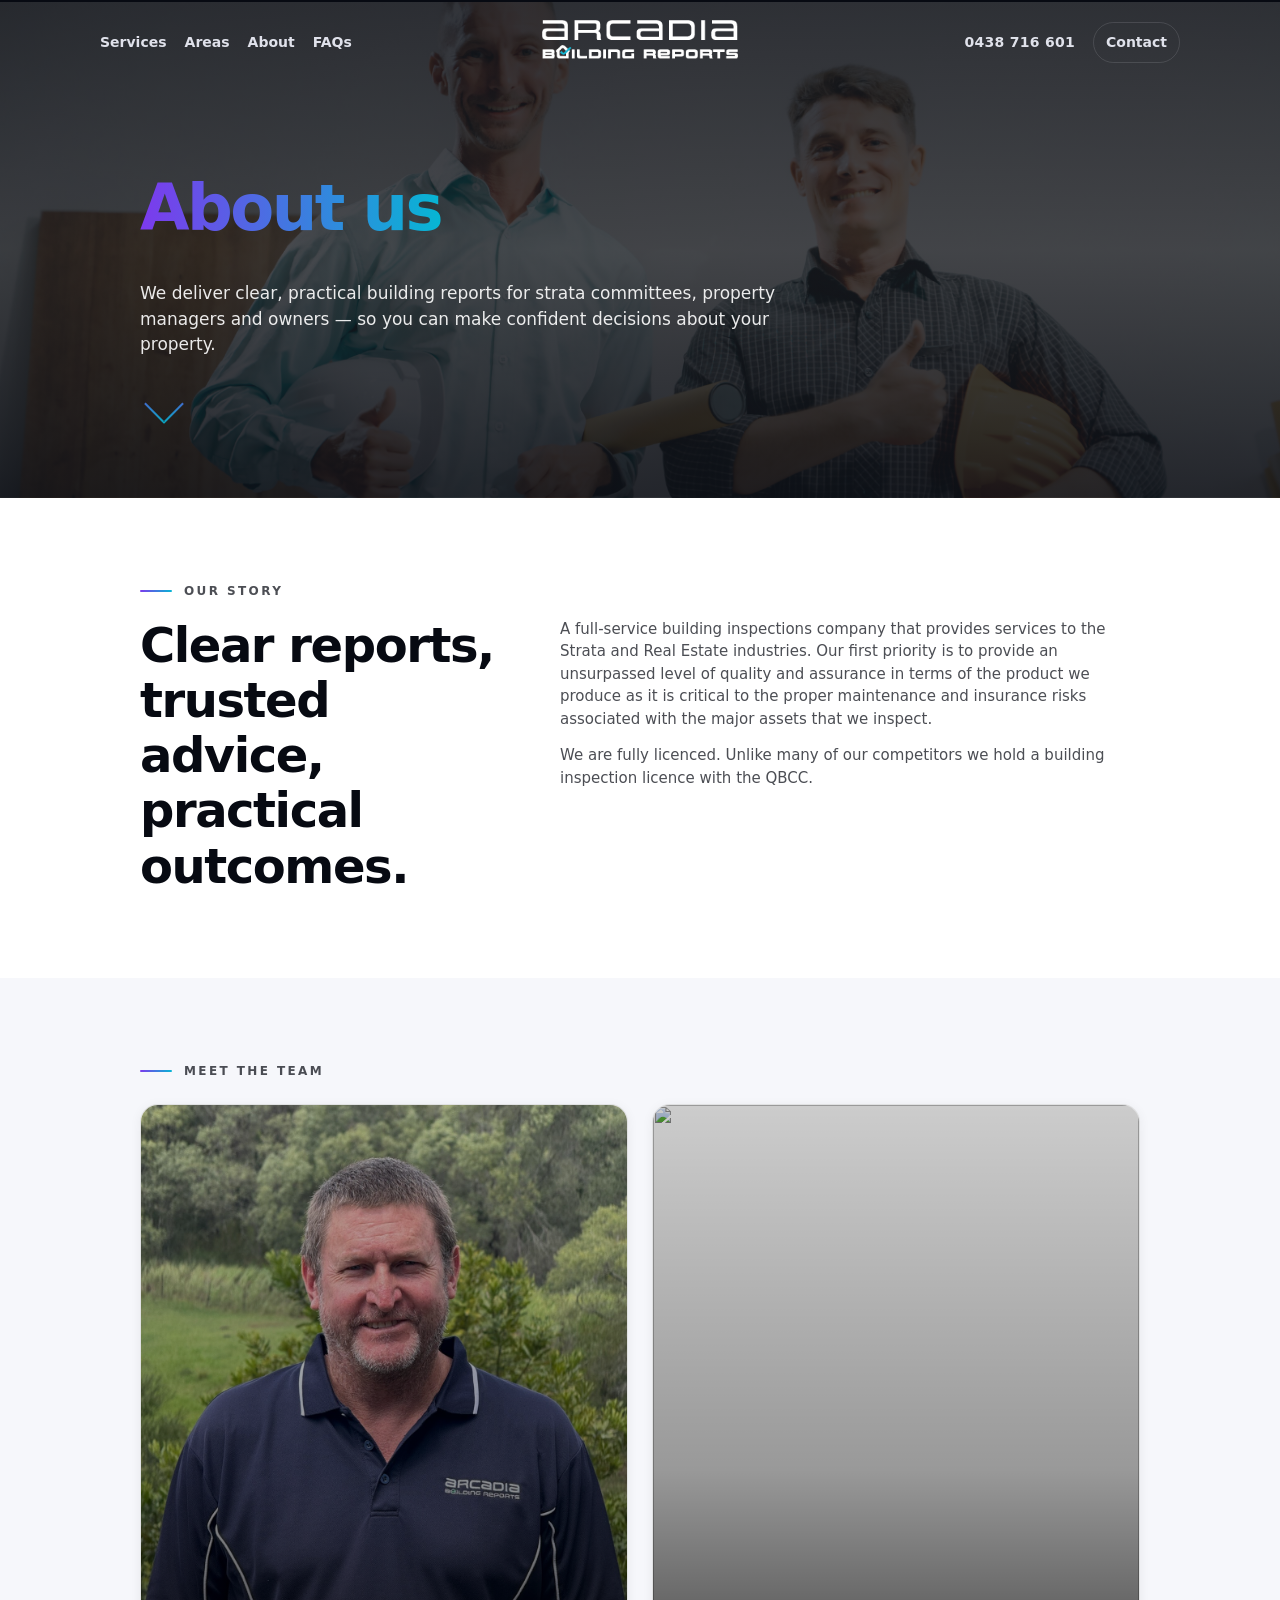
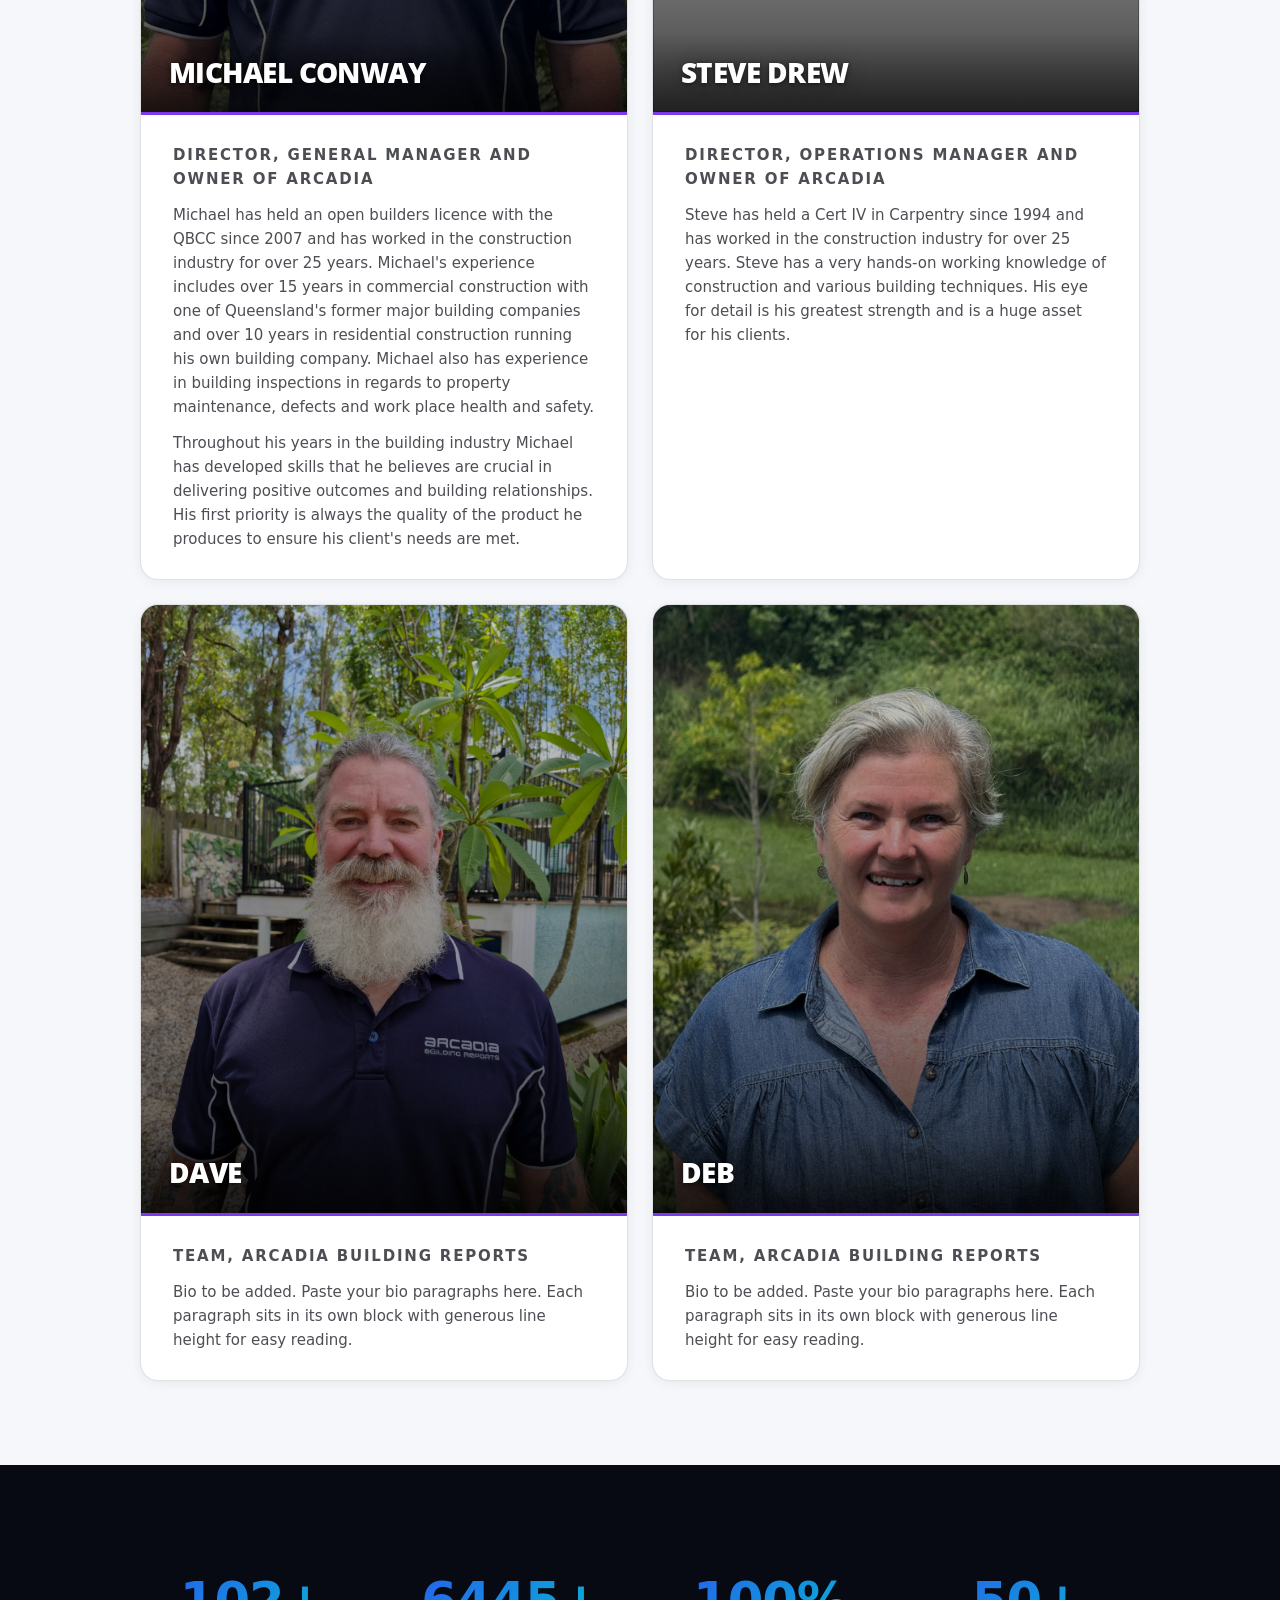
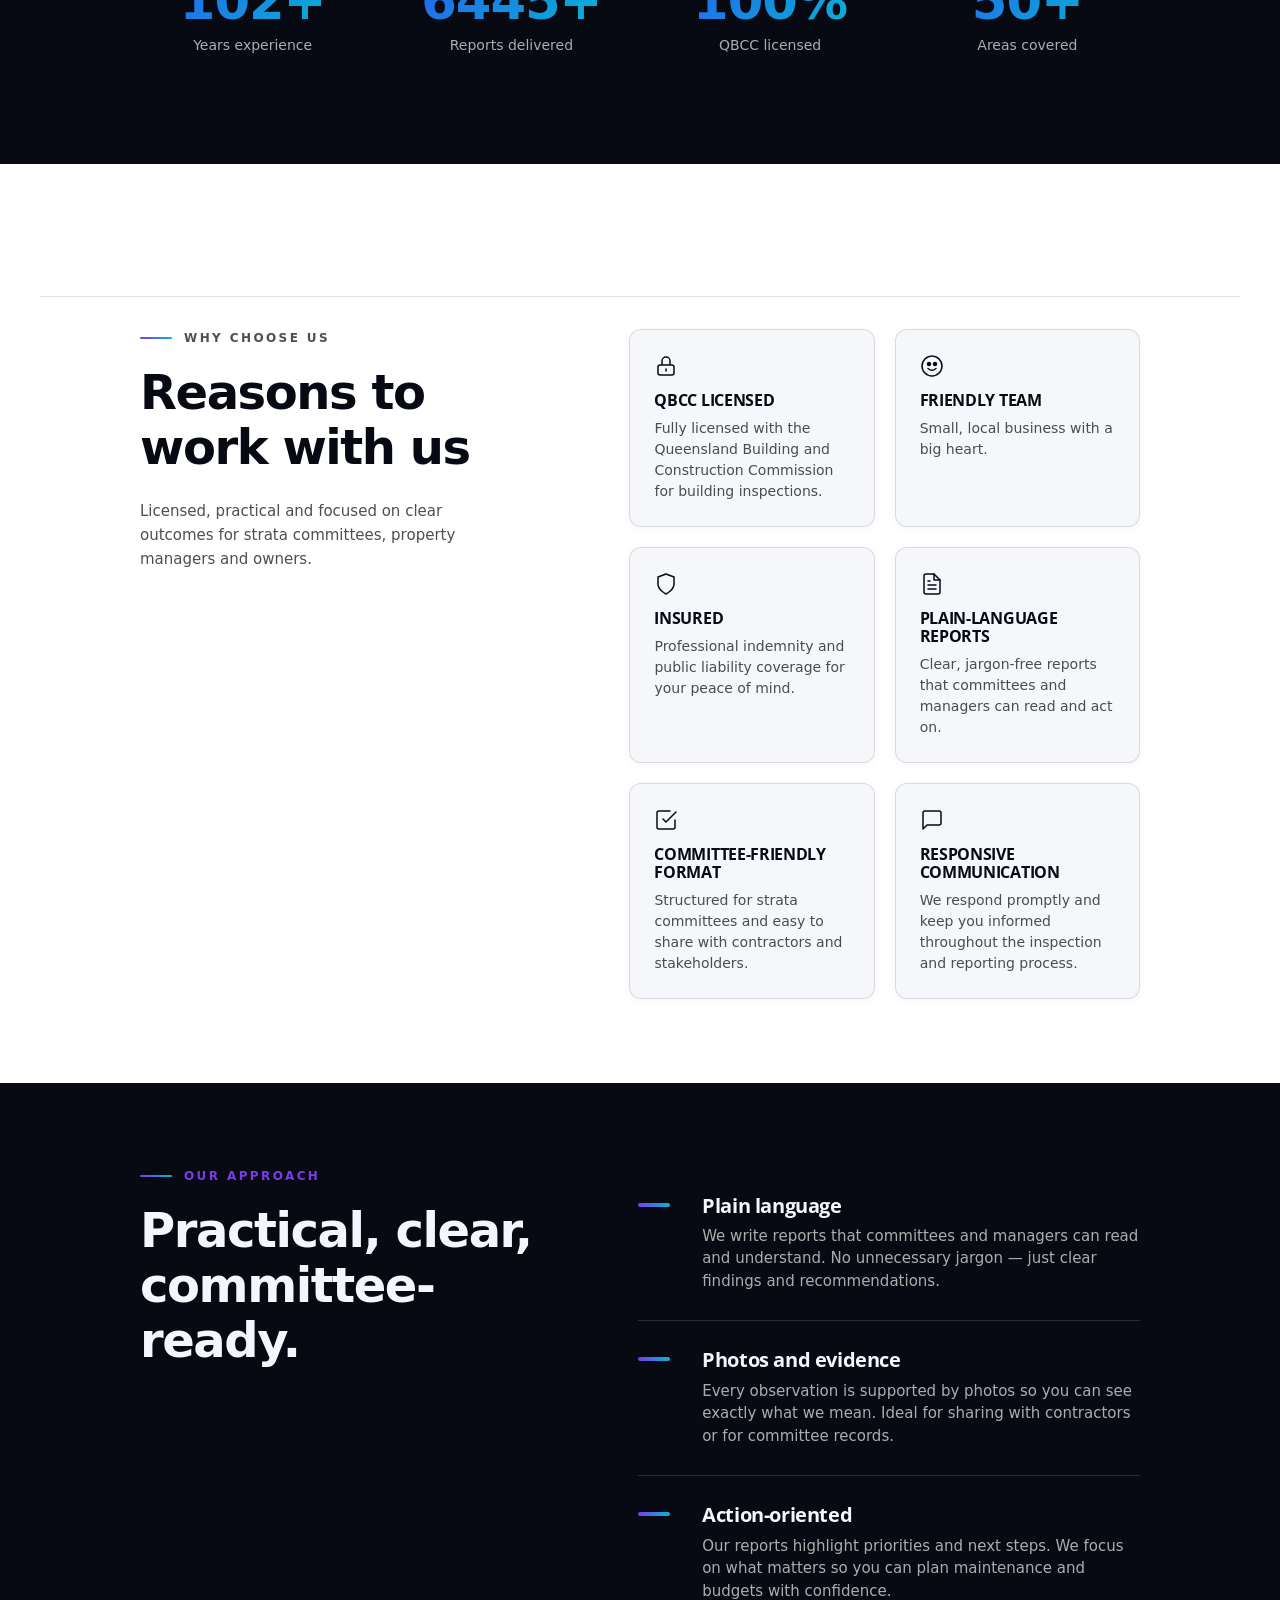
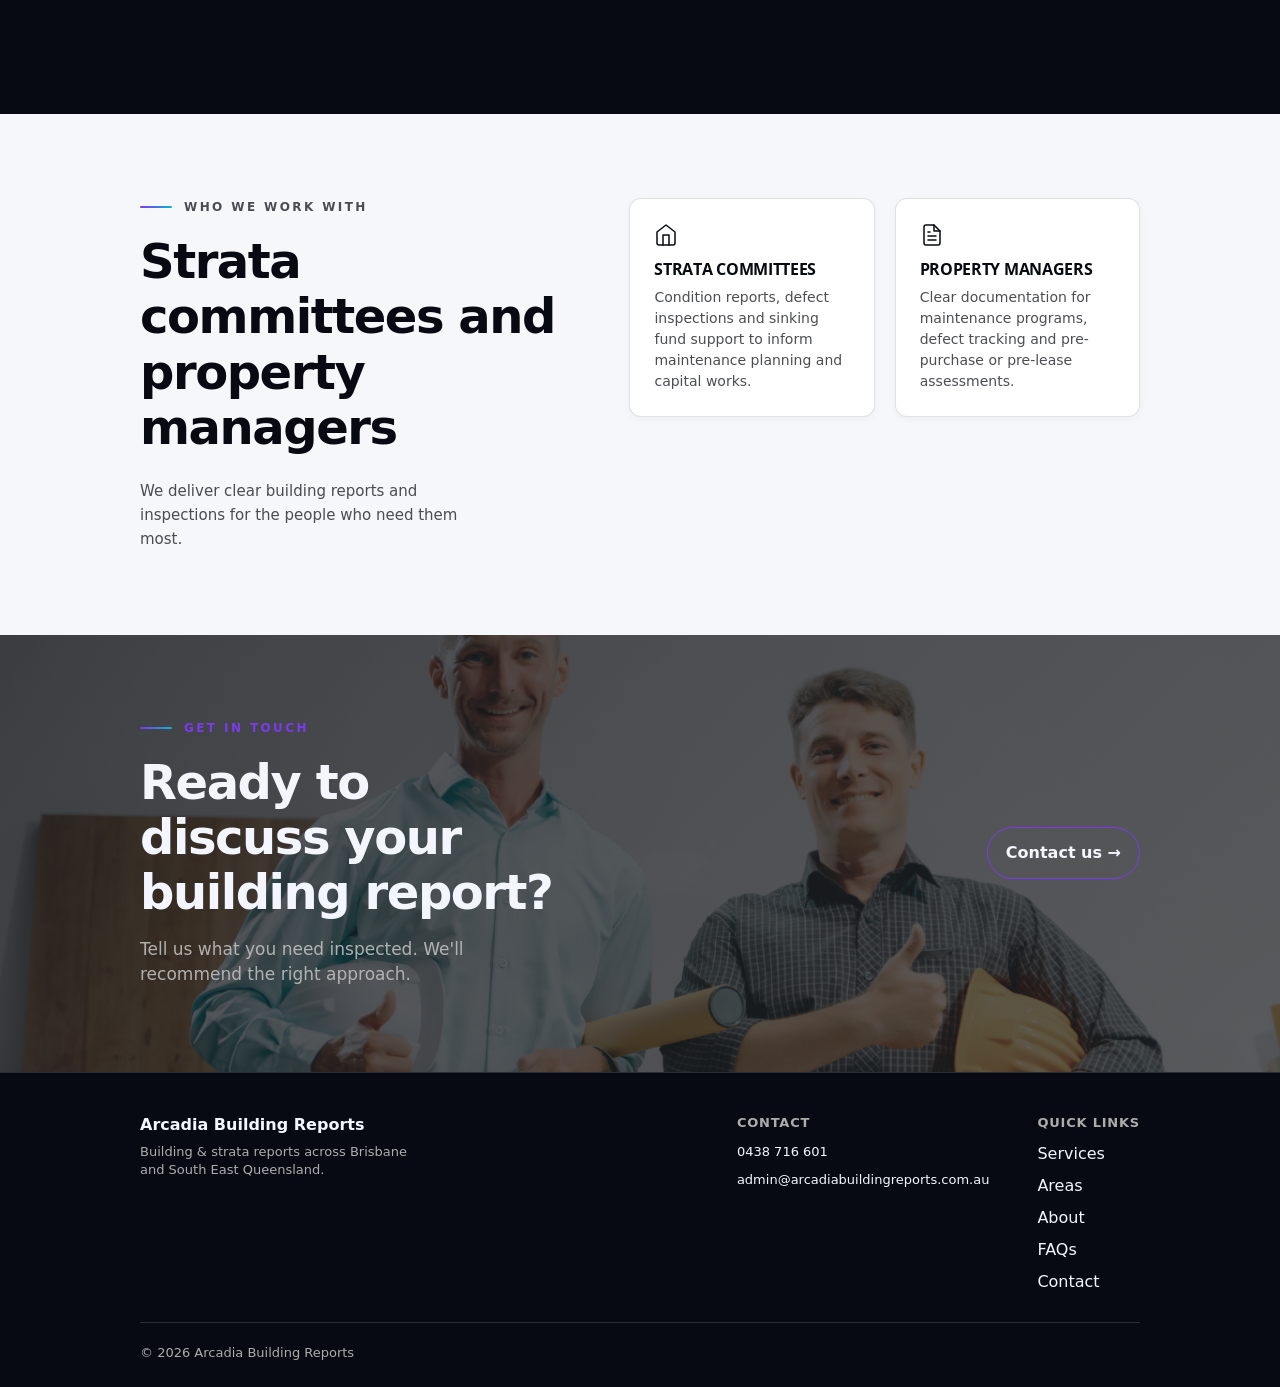
==== commit 767c7ed2: "adding the new bio design with new headshots and removing pool inspections as a service" ====
--- a/about.html
+++ b/about.html
@@ -113,8 +113,7 @@
               </p>
               <p>
                 We are fully licenced. Unlike many of our competitors we hold a
-                building inspection licence with the QBCC and we are also
-                licenced to carry out pool inspections.
+                building inspection licence with the QBCC.
               </p>
             </div>
           </div>
@@ -127,42 +126,89 @@
         aria-label="Our team"
       >
         <div class="container">
+          <p class="our-story__eyebrow our-story__team-eyebrow">
+            <span class="our-story__line"></span>Meet the team
+          </p>
           <div class="our-story__team">
             <article class="our-story__bio our-story__card">
-              <h3 class="our-story__name">Michael Conway</h3>
-              <p class="our-story__role">
-                Director, General Manager and Owner of Arcadia
-              </p>
-              <p>
-                Michael has held an open builders licence with the QBCC since
-                2007 and has worked in the construction industry for over 25
-                years. Michael's experience includes over 15 years in commercial
-                construction with one of Queensland's former major building
-                companies and over 10 years in residential construction running
-                his own building company. Michael also has experience in
-                building inspections in regards to property maintenance, defects
-                and work place health and safety.
-              </p>
-              <p>
-                Throughout his years in the building industry Michael has
-                developed skills that he believes are crucial in delivering
-                positive outcomes and building relationships. His first priority
-                is always the quality of the product he produces to ensure his
-                client's needs are met.
-              </p>
+              <div class="our-story__headshot">
+                <img src="images/Michael.jpeg" alt="" />
+                <span class="our-story__headshot-overlay" aria-hidden="true"></span>
+                <h3 class="our-story__name our-story__name--on-photo">Michael Conway</h3>
+              </div>
+              <div class="our-story__bio-body">
+                <p class="our-story__role">
+                  Director, General Manager and Owner of Arcadia
+                </p>
+                <p>
+                  Michael has held an open builders licence with the QBCC since
+                  2007 and has worked in the construction industry for over 25
+                  years. Michael's experience includes over 15 years in commercial
+                  construction with one of Queensland's former major building
+                  companies and over 10 years in residential construction running
+                  his own building company. Michael also has experience in
+                  building inspections in regards to property maintenance, defects
+                  and work place health and safety.
+                </p>
+                <p>
+                  Throughout his years in the building industry Michael has
+                  developed skills that he believes are crucial in delivering
+                  positive outcomes and building relationships. His first priority
+                  is always the quality of the product he produces to ensure his
+                  client's needs are met.
+                </p>
+              </div>
             </article>
             <article class="our-story__bio our-story__card">
-              <h3 class="our-story__name">Steve Drew</h3>
-              <p class="our-story__role">
-                Director, Operations Manager and Owner of Arcadia
-              </p>
-              <p>
-                Steve has held a Cert IV in Carpentry since 1994 and has worked
-                in the construction industry for over 25 years. Steve has a very
-                hands-on working knowledge of construction and various building
-                techniques. His eye for detail is his greatest strength and is a
-                huge asset for his clients.
-              </p>
+              <div class="our-story__headshot">
+                <img src="images/Steve.jpeg" alt="" />
+                <span class="our-story__headshot-overlay" aria-hidden="true"></span>
+                <h3 class="our-story__name our-story__name--on-photo">Steve Drew</h3>
+              </div>
+              <div class="our-story__bio-body">
+                <p class="our-story__role">
+                  Director, Operations Manager and Owner of Arcadia
+                </p>
+                <p>
+                  Steve has held a Cert IV in Carpentry since 1994 and has worked
+                  in the construction industry for over 25 years. Steve has a very
+                  hands-on working knowledge of construction and various building
+                  techniques. His eye for detail is his greatest strength and is a
+                  huge asset for his clients.
+                </p>
+              </div>
+            </article>
+            <article class="our-story__bio our-story__card">
+              <div class="our-story__headshot">
+                <img src="images/Dave.jpg" alt="" />
+                <span class="our-story__headshot-overlay" aria-hidden="true"></span>
+                <h3 class="our-story__name our-story__name--on-photo">Dave</h3>
+              </div>
+              <div class="our-story__bio-body">
+                <p class="our-story__role">
+                  Team, Arcadia Building Reports
+                </p>
+                <p>
+                  Bio to be added. Paste your bio paragraphs here. Each paragraph
+                  sits in its own block with generous line height for easy reading.
+                </p>
+              </div>
+            </article>
+            <article class="our-story__bio our-story__card">
+              <div class="our-story__headshot">
+                <img src="images/Deb.jpeg" alt="" />
+                <span class="our-story__headshot-overlay" aria-hidden="true"></span>
+                <h3 class="our-story__name our-story__name--on-photo">Deb</h3>
+              </div>
+              <div class="our-story__bio-body">
+                <p class="our-story__role">
+                  Team, Arcadia Building Reports
+                </p>
+                <p>
+                  Bio to be added. Paste your bio paragraphs here. Each paragraph
+                  sits in its own block with generous line height for easy reading.
+                </p>
+              </div>
             </article>
           </div>
         </div>
--- a/styles.css
+++ b/styles.css
@@ -836,13 +836,13 @@
   color: transparent;
 }
 
-/* Service tiles grid — 4 columns on desktop to match reference layout */
+/* Service tiles grid — 3 columns on desktop (2 rows of 3) */
 .grid--service-tiles {
   gap: 20px;
 }
 
 .grid--service-tiles .tile--bg {
-  flex: 1 1 calc(25% - 15px);
+  flex: 1 1 calc(33.333% - 14px);
 }
 
 /* Tiles with image background (services page) — reference style, rectangular */
@@ -929,10 +929,6 @@
 .tile--bg-insurance {
   background-image: url("images/insurance-valuations.jpg");
 }
-.tile--bg-pool {
-  background-image: url("images/pool-inspection.jpg");
-}
-
 /* ===== How it works (process) ===== */
 
 .how-it-works__inner {
@@ -2215,6 +2211,11 @@
   max-width: var(--container-max);
 }
 
+/* Team section eyebrow */
+.our-story__team-eyebrow {
+  margin-bottom: 24px;
+}
+
 /* Two bio cards (white, grey border) */
 .our-story__team {
   display: grid;
@@ -2226,11 +2227,41 @@
   background: var(--bg-white);
   border: 1px solid var(--line-dark);
   border-radius: var(--radius);
-  padding: 28px 32px;
+  overflow: hidden;
+  padding: 0;
   box-shadow: 0 2px 12px rgba(0, 0, 0, 0.06);
-}
-
-/* Name: larger, gradient blue–purple text */
+  display: flex;
+  flex-direction: column;
+}
+
+/* Headshot area: image + dark overlay + name on top */
+.our-story__headshot {
+  position: relative;
+  aspect-ratio: 4 / 5;
+  min-height: 280px;
+  overflow: hidden;
+}
+
+.our-story__headshot img {
+  width: 100%;
+  height: 100%;
+  object-fit: cover;
+  display: block;
+}
+
+.our-story__headshot-overlay {
+  position: absolute;
+  inset: 0;
+  background: linear-gradient(
+    to top,
+    rgba(0, 0, 0, 0.75) 0%,
+    rgba(0, 0, 0, 0.4) 40%,
+    rgba(0, 0, 0, 0.2) 100%
+  );
+  pointer-events: none;
+}
+
+/* Name when not on photo (fallback) */
 .our-story__name {
   font-size: clamp(22px, 2.5vw, 28px);
   font-weight: 800;
@@ -2239,6 +2270,35 @@
   -webkit-background-clip: text;
   background-clip: text;
   color: transparent;
+}
+
+/* Name on photo: solid white so it's readable on the overlay */
+.our-story__name--on-photo {
+  position: absolute;
+  bottom: 0;
+  left: 0;
+  right: 0;
+  margin: 0;
+  padding: 24px 28px;
+  font-size: clamp(22px, 2.5vw, 28px);
+  font-weight: 800;
+  letter-spacing: -0.02em;
+  color: #ffffff !important;
+  -webkit-text-fill-color: #ffffff;
+  text-shadow: 0 1px 4px rgba(0, 0, 0, 0.6), 0 0 20px rgba(0, 0, 0, 0.3);
+  background: linear-gradient(
+    to top,
+    rgba(0, 0, 0, 0.5) 0%,
+    transparent 100%
+  );
+  background-clip: unset;
+  -webkit-background-clip: unset;
+}
+
+/* Bio body: separator line + role + paragraphs */
+.our-story__bio-body {
+  padding: 28px 32px;
+  border-top: 3px solid var(--accent);
 }
 
 /* Job description as a clear label, distinct from body text */
@@ -3034,8 +3094,16 @@
     font-size: clamp(28px, 8vw, 40px);
   }
 
-  .our-story__card {
+  .our-story__bio-body {
     padding: 20px 22px;
+  }
+
+  .our-story__headshot {
+    min-height: 220px;
+  }
+
+  .our-story__name--on-photo {
+    padding: 18px 20px;
   }
 
   .our-story__why-inner {
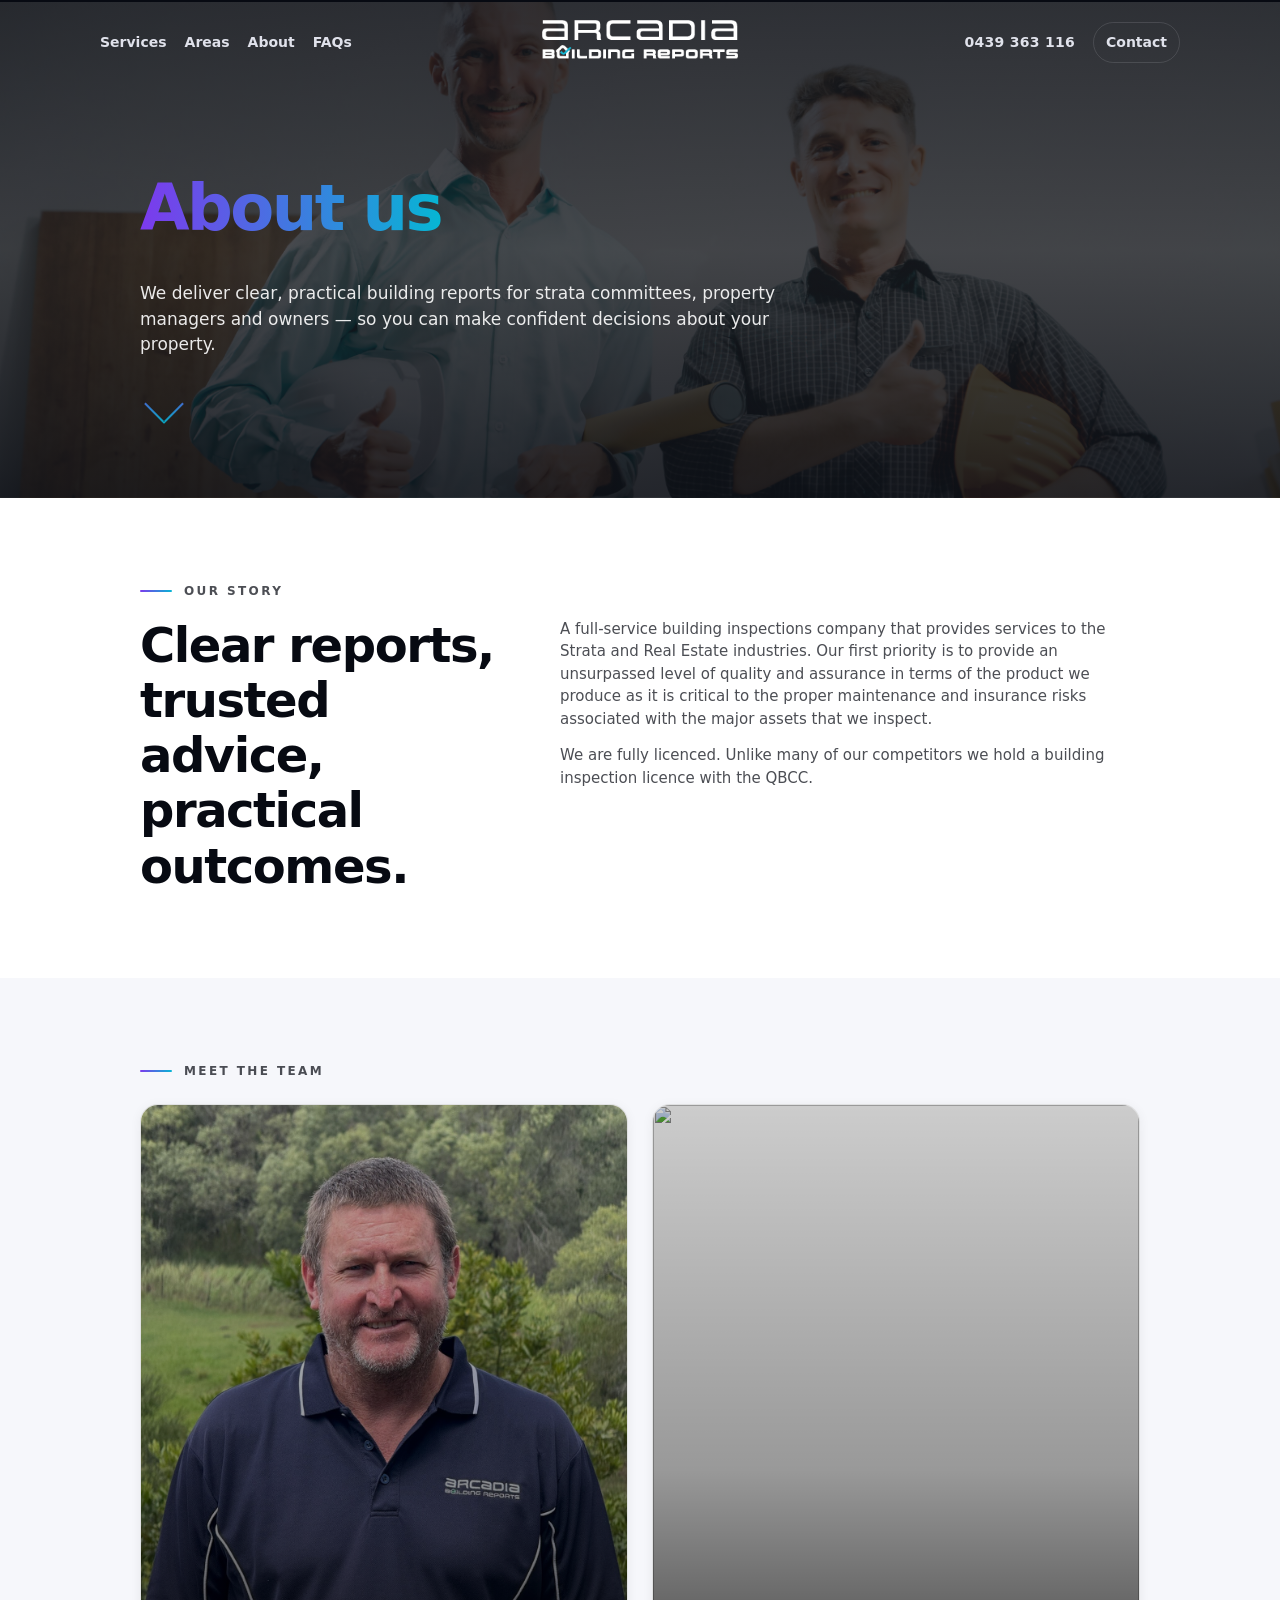
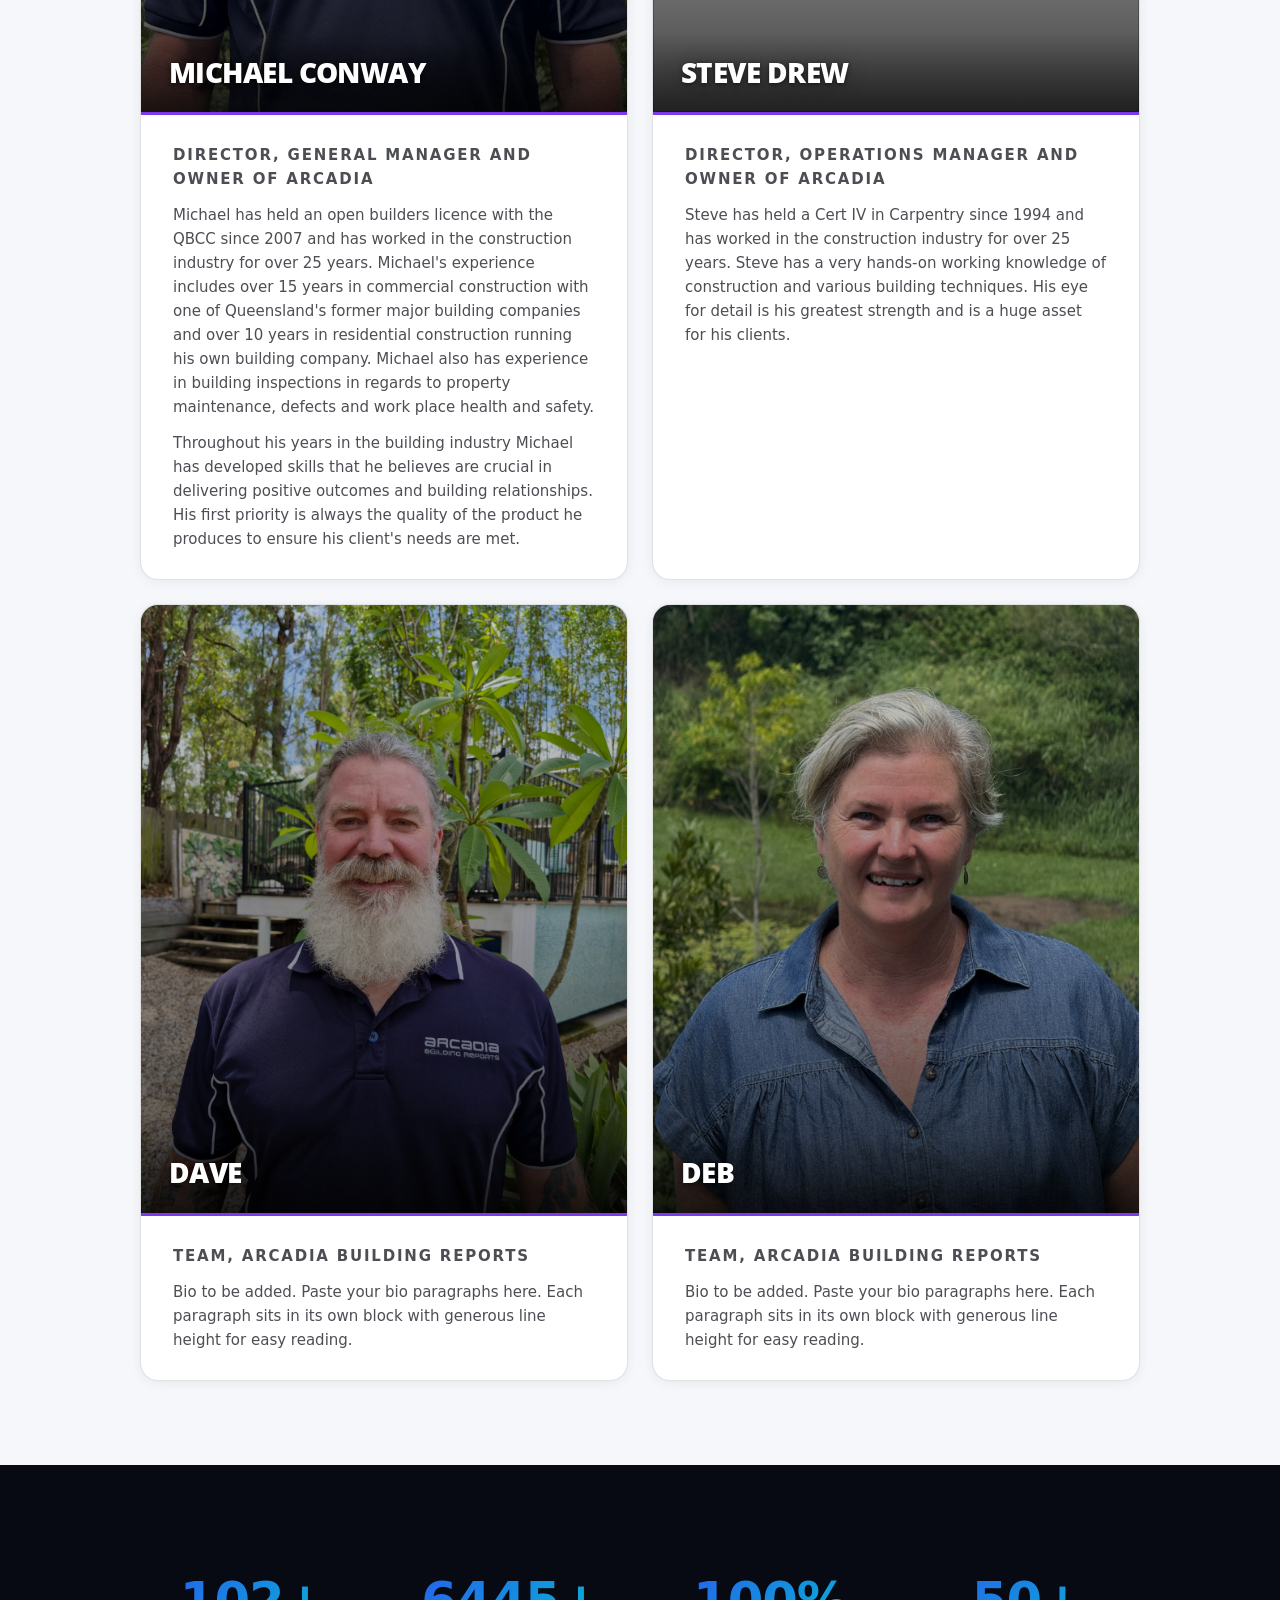
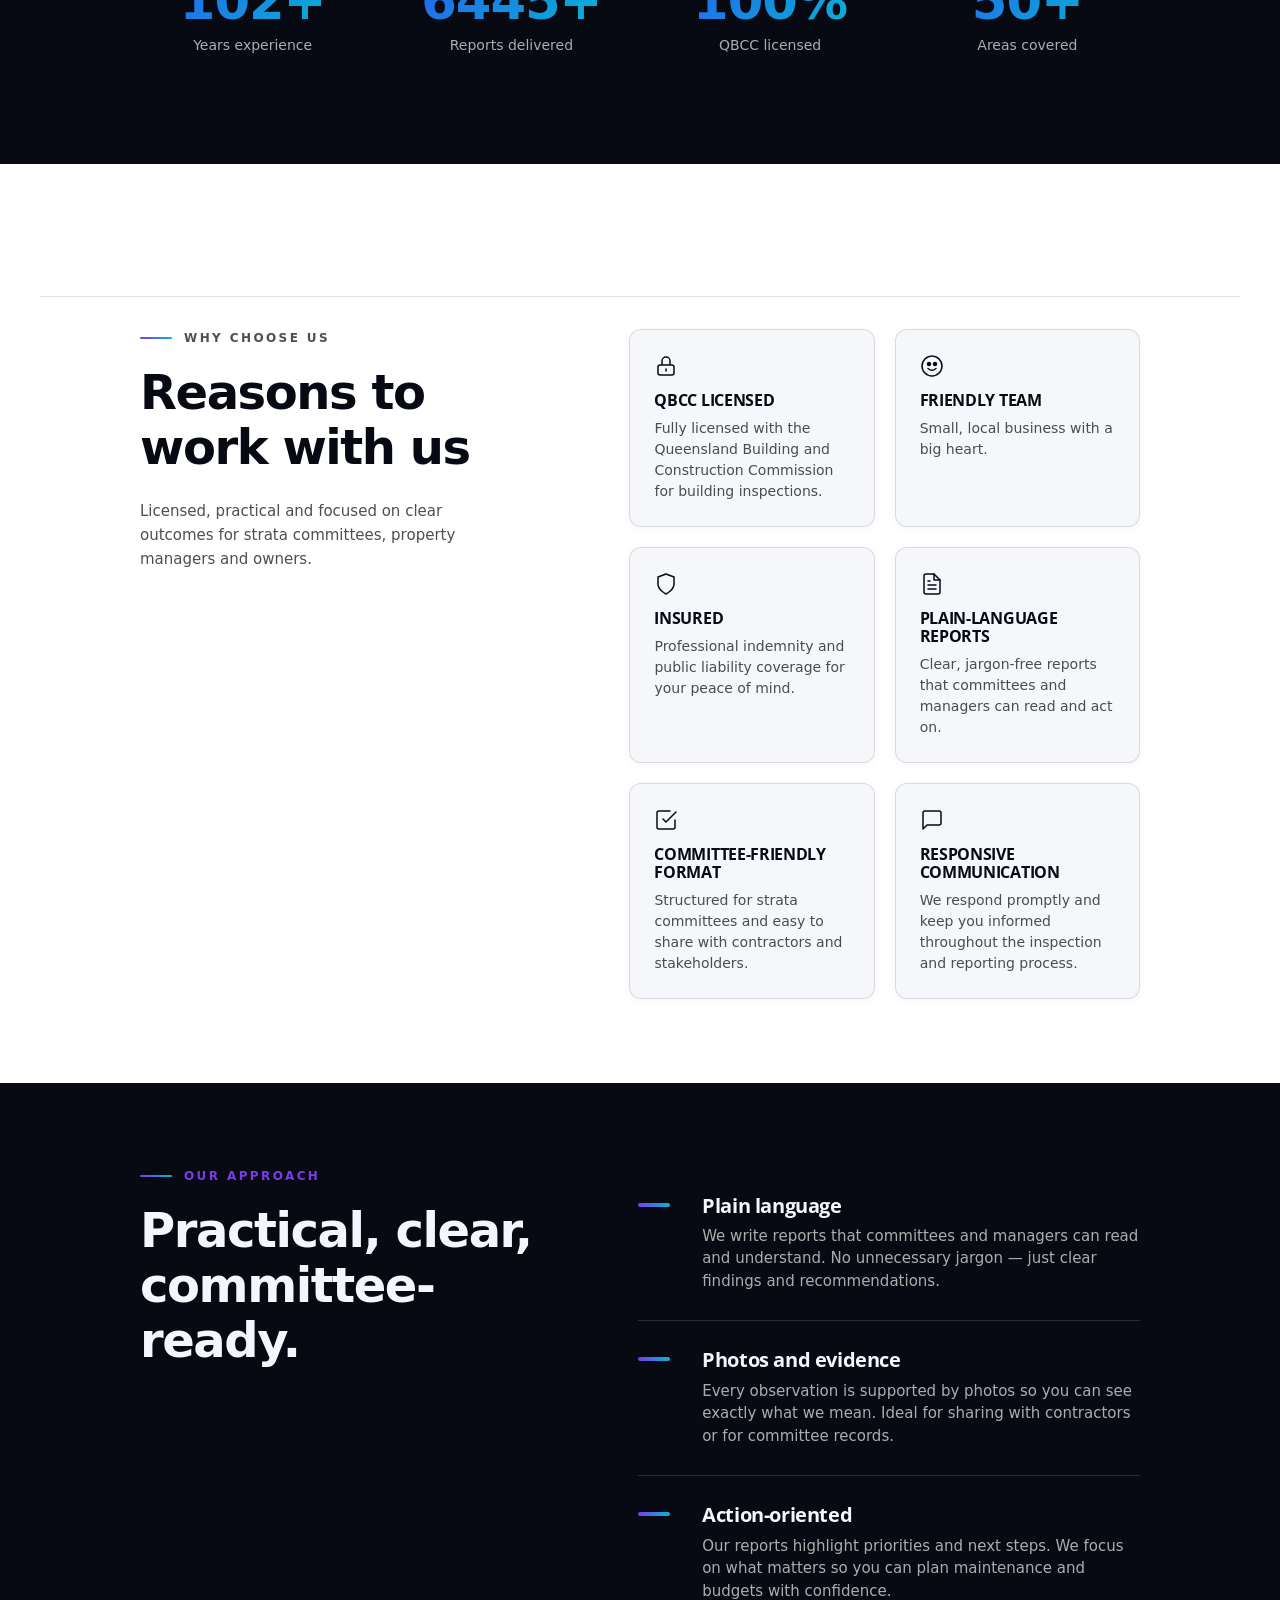
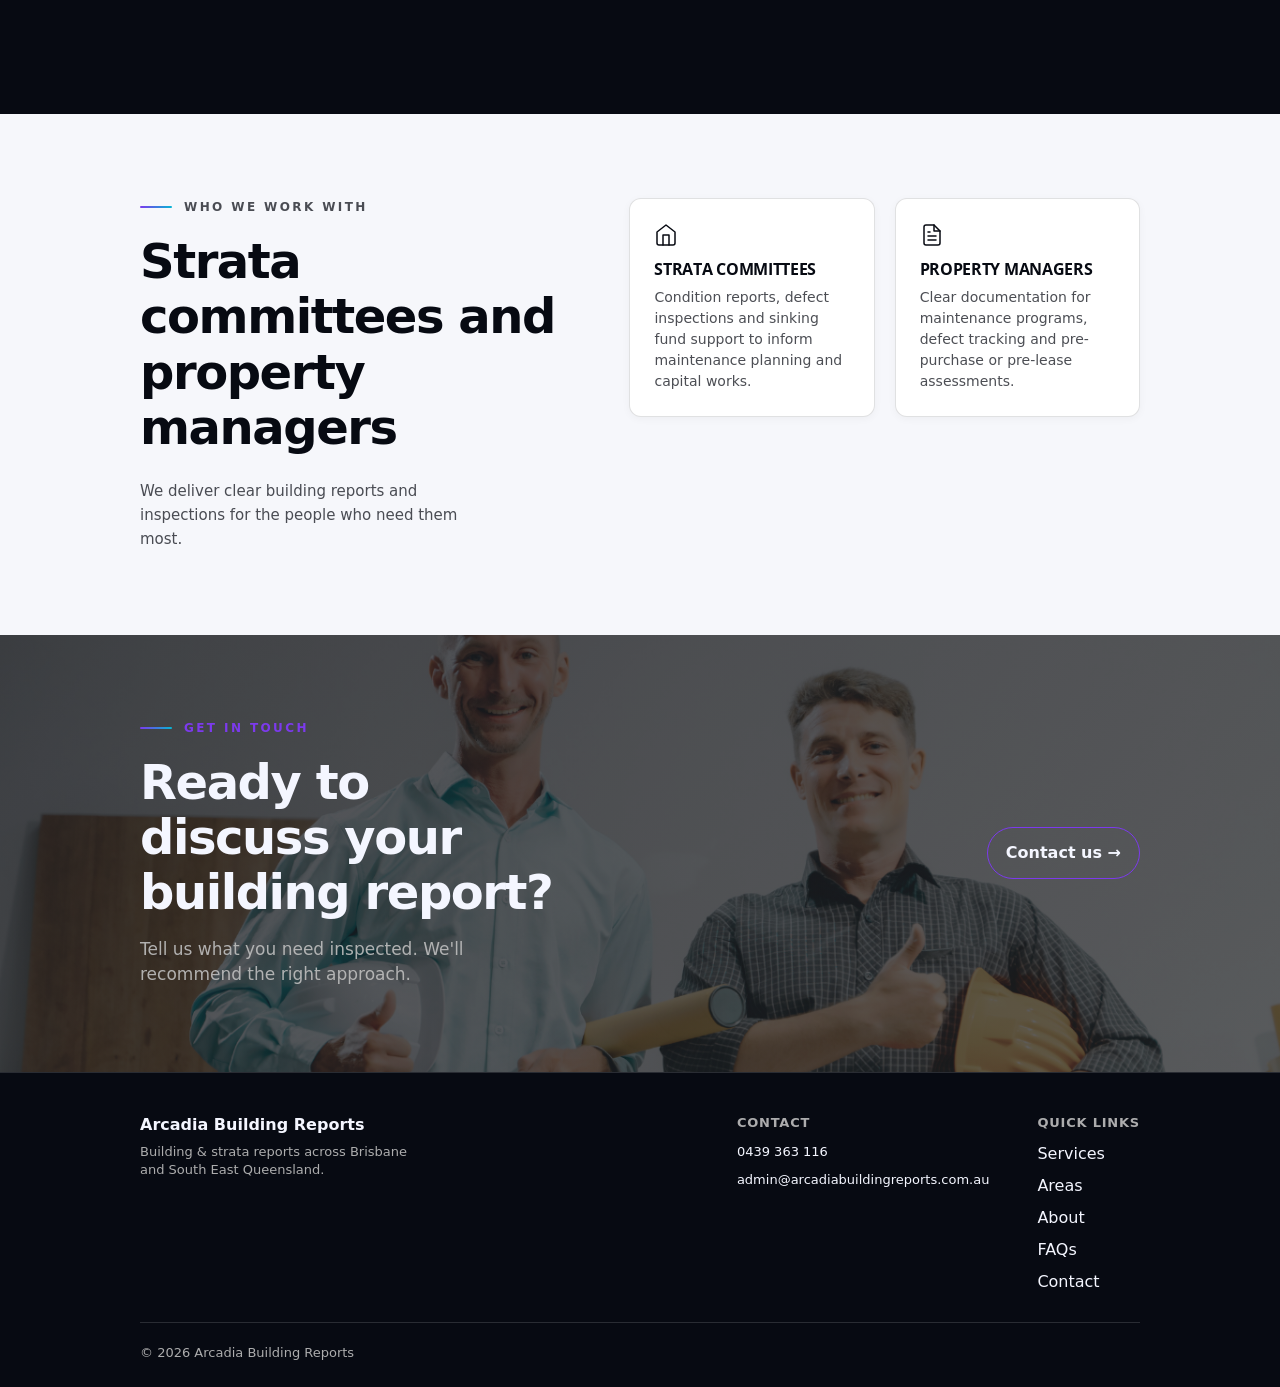
==== commit 14963eb5: "updating phone number" ====
--- a/about.html
+++ b/about.html
@@ -54,7 +54,7 @@
         </button>
 
         <nav class="nav nav--right">
-          <a class="nav-phone" href="tel:+61438716601">0438 716 601</a>
+          <a class="nav-phone" href="tel:+61439363116">0439 363 116</a>
           <a class="btn btn--small btn--outline" href="contact.html">Contact</a>
         </nav>
 
@@ -558,7 +558,7 @@
           </div>
           <div class="footer__contact">
             <p class="footer__heading small">Contact</p>
-            <a href="tel:+61438716601" class="footer__link small">0438 716 601</a>
+            <a href="tel:+61439363116" class="footer__link small">0439 363 116</a>
             <a href="mailto:admin@arcadiabuildingreports.com.au" class="footer__link small">admin@arcadiabuildingreports.com.au</a>
           </div>
           <nav class="footer__nav" aria-label="Footer">
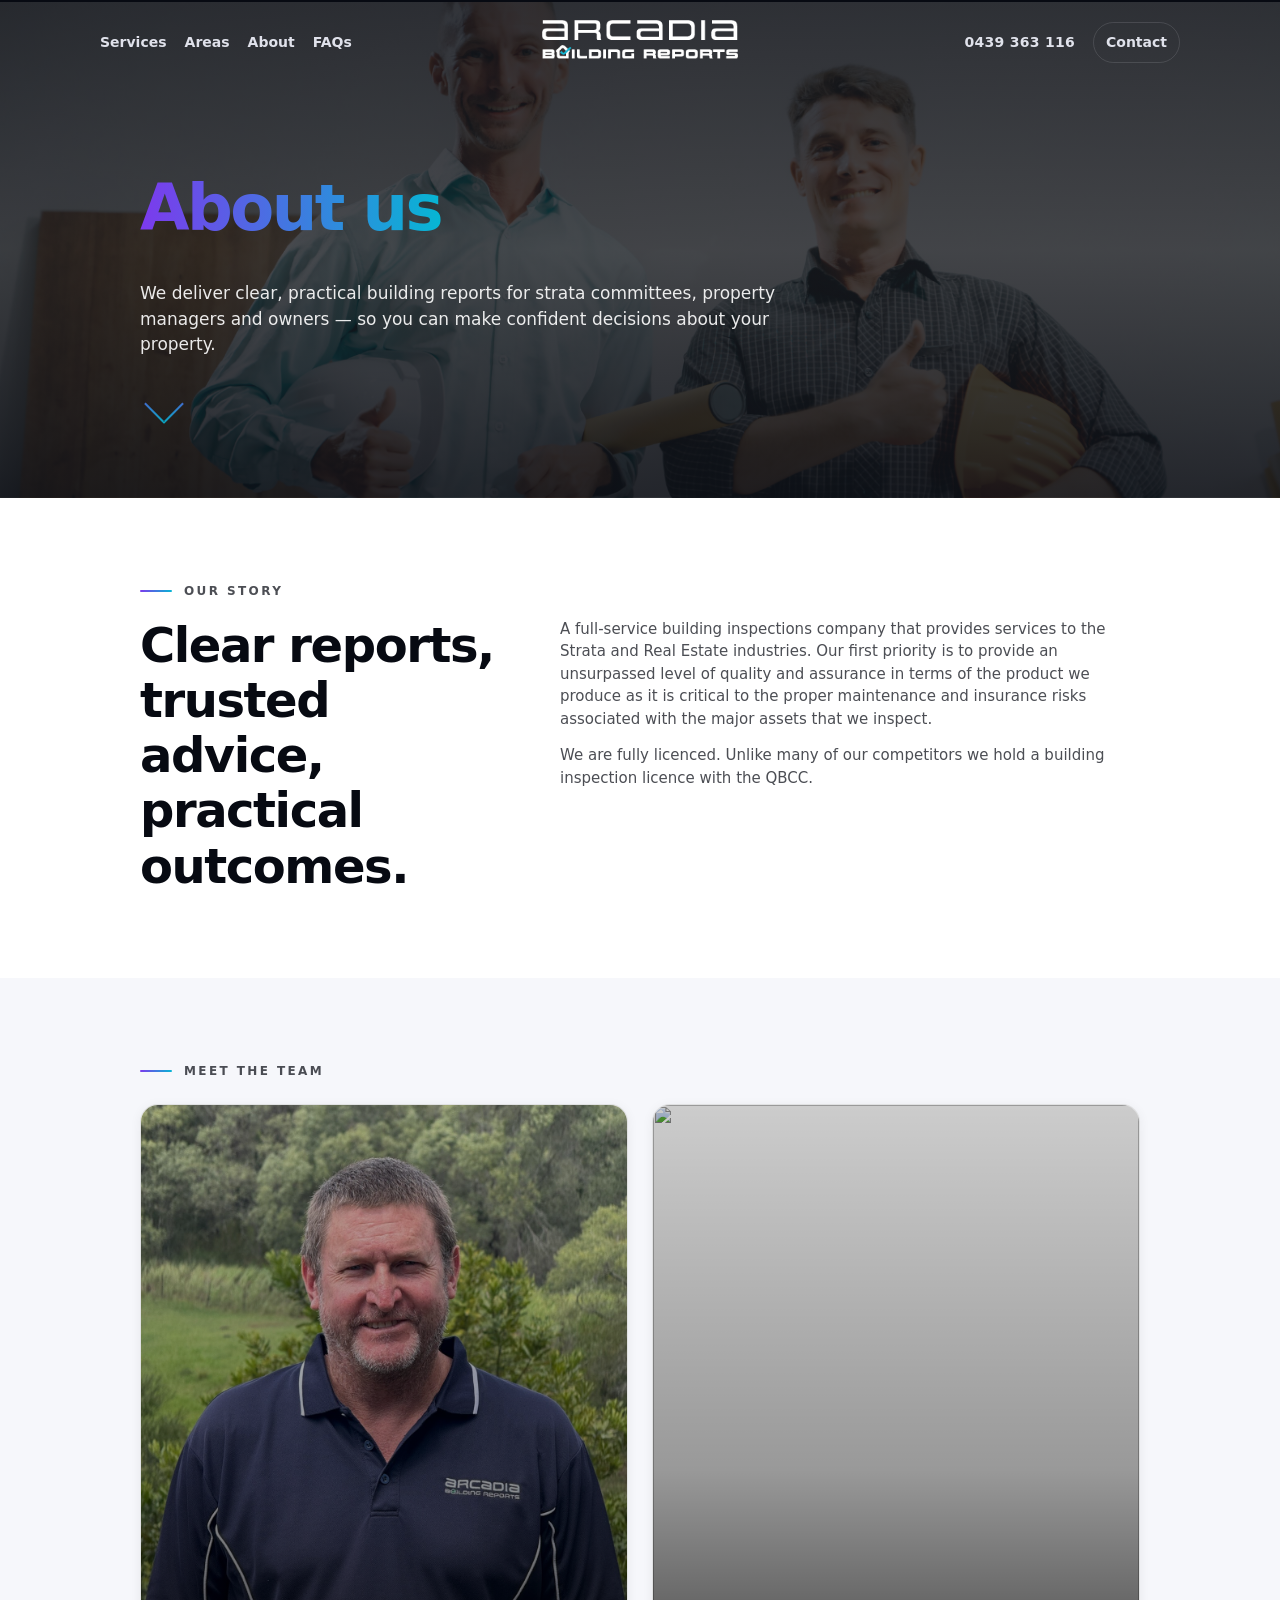
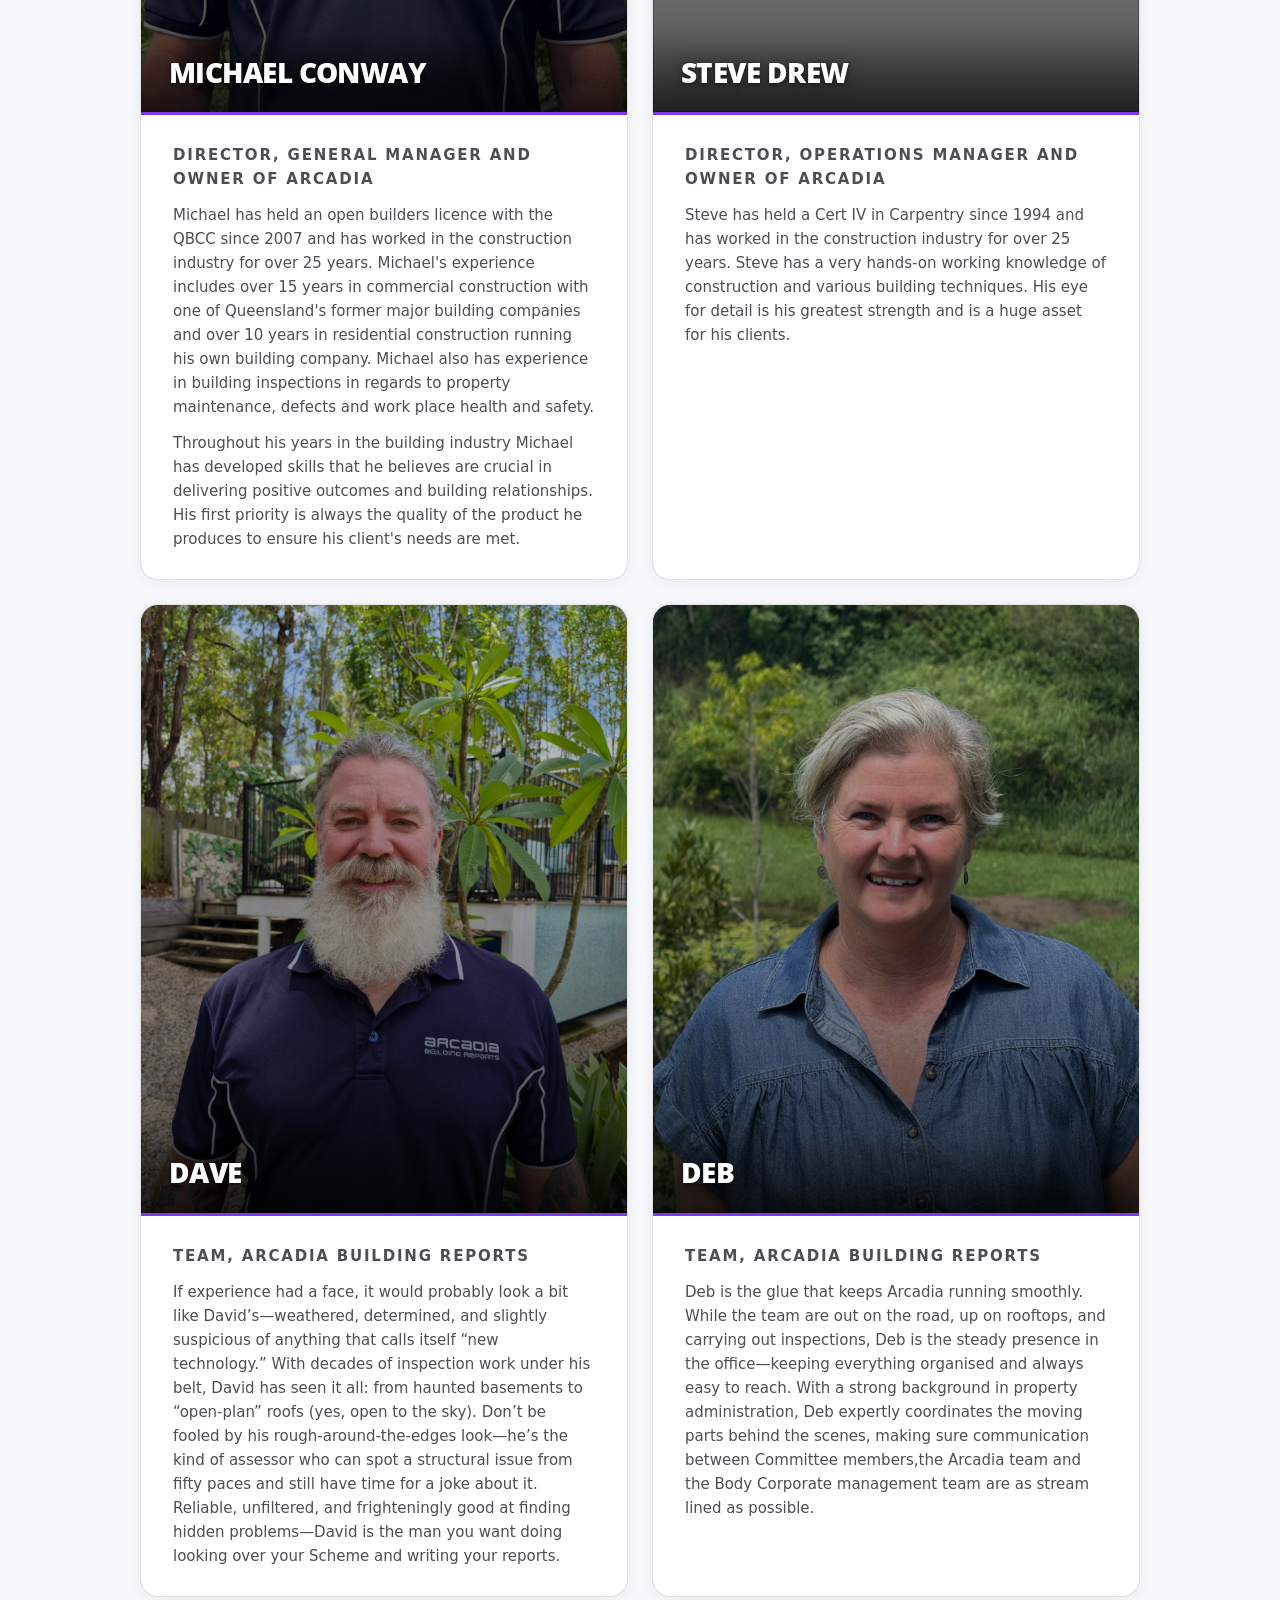
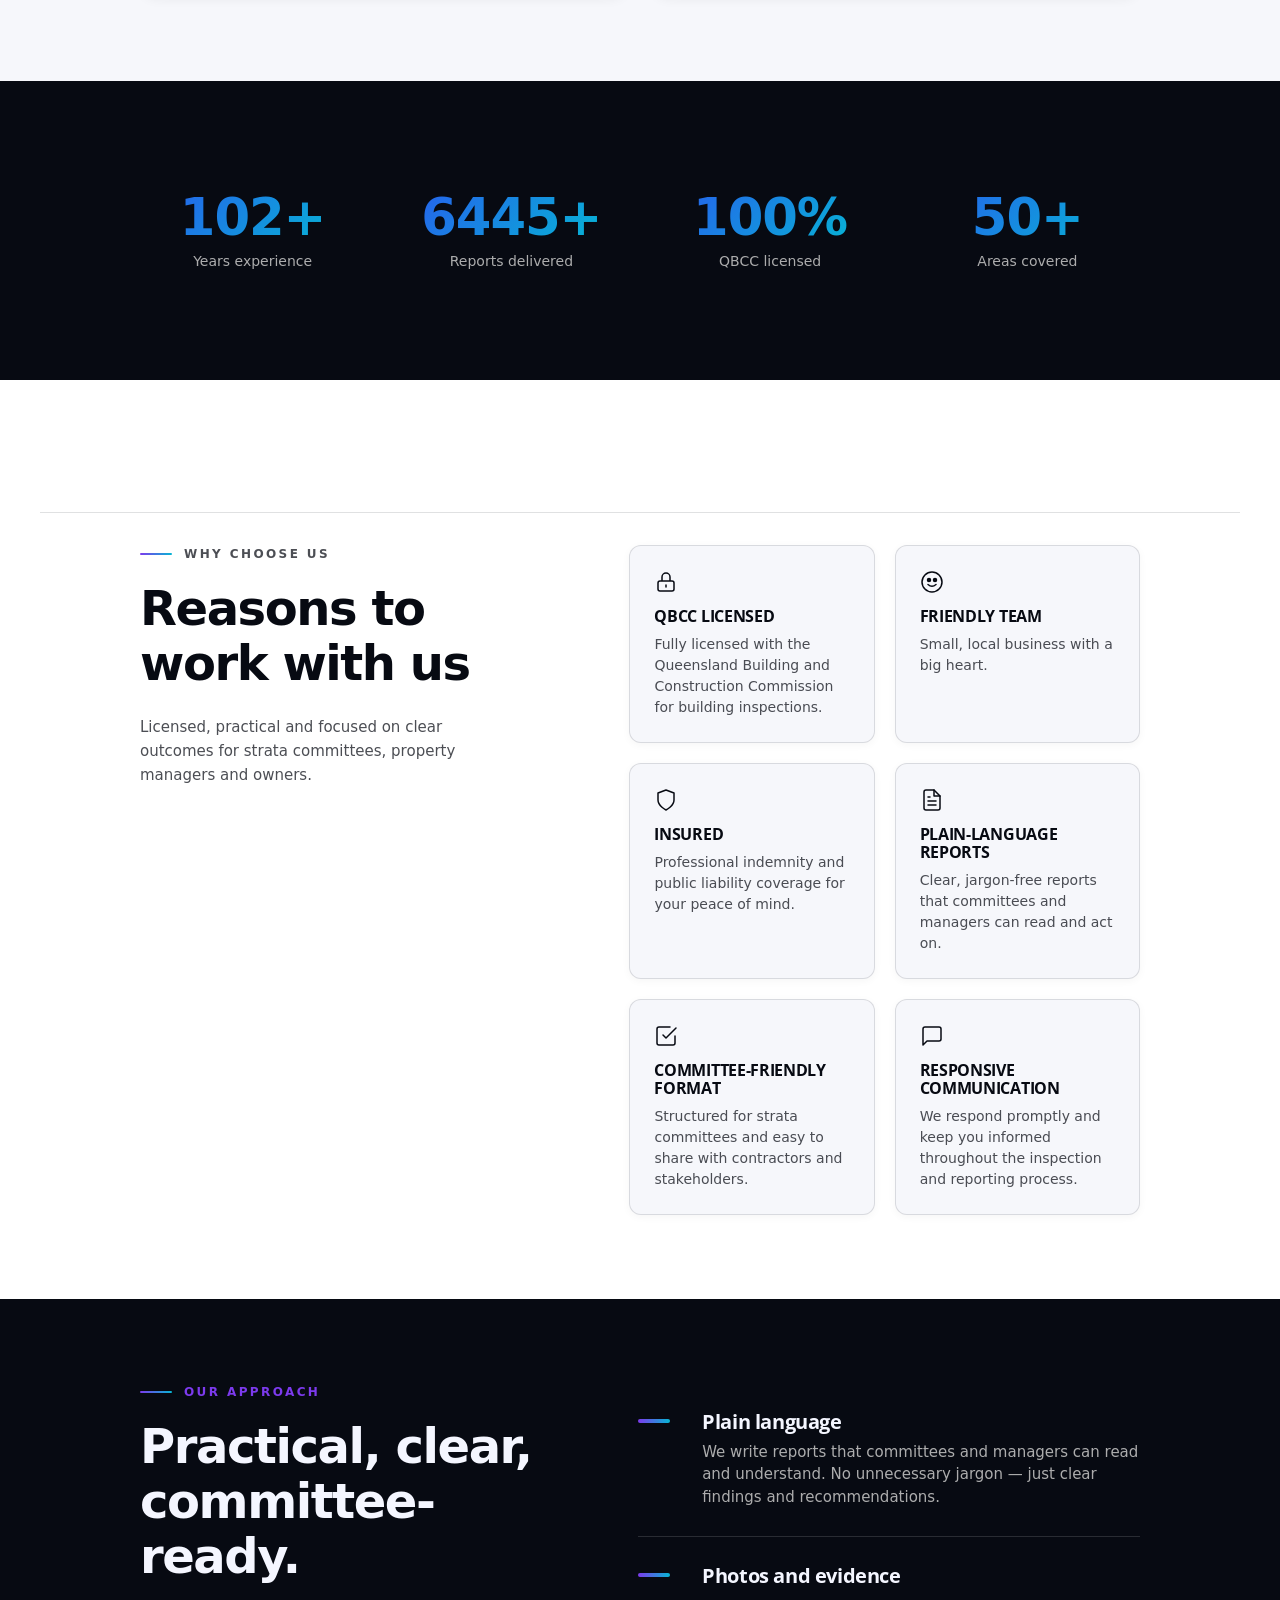
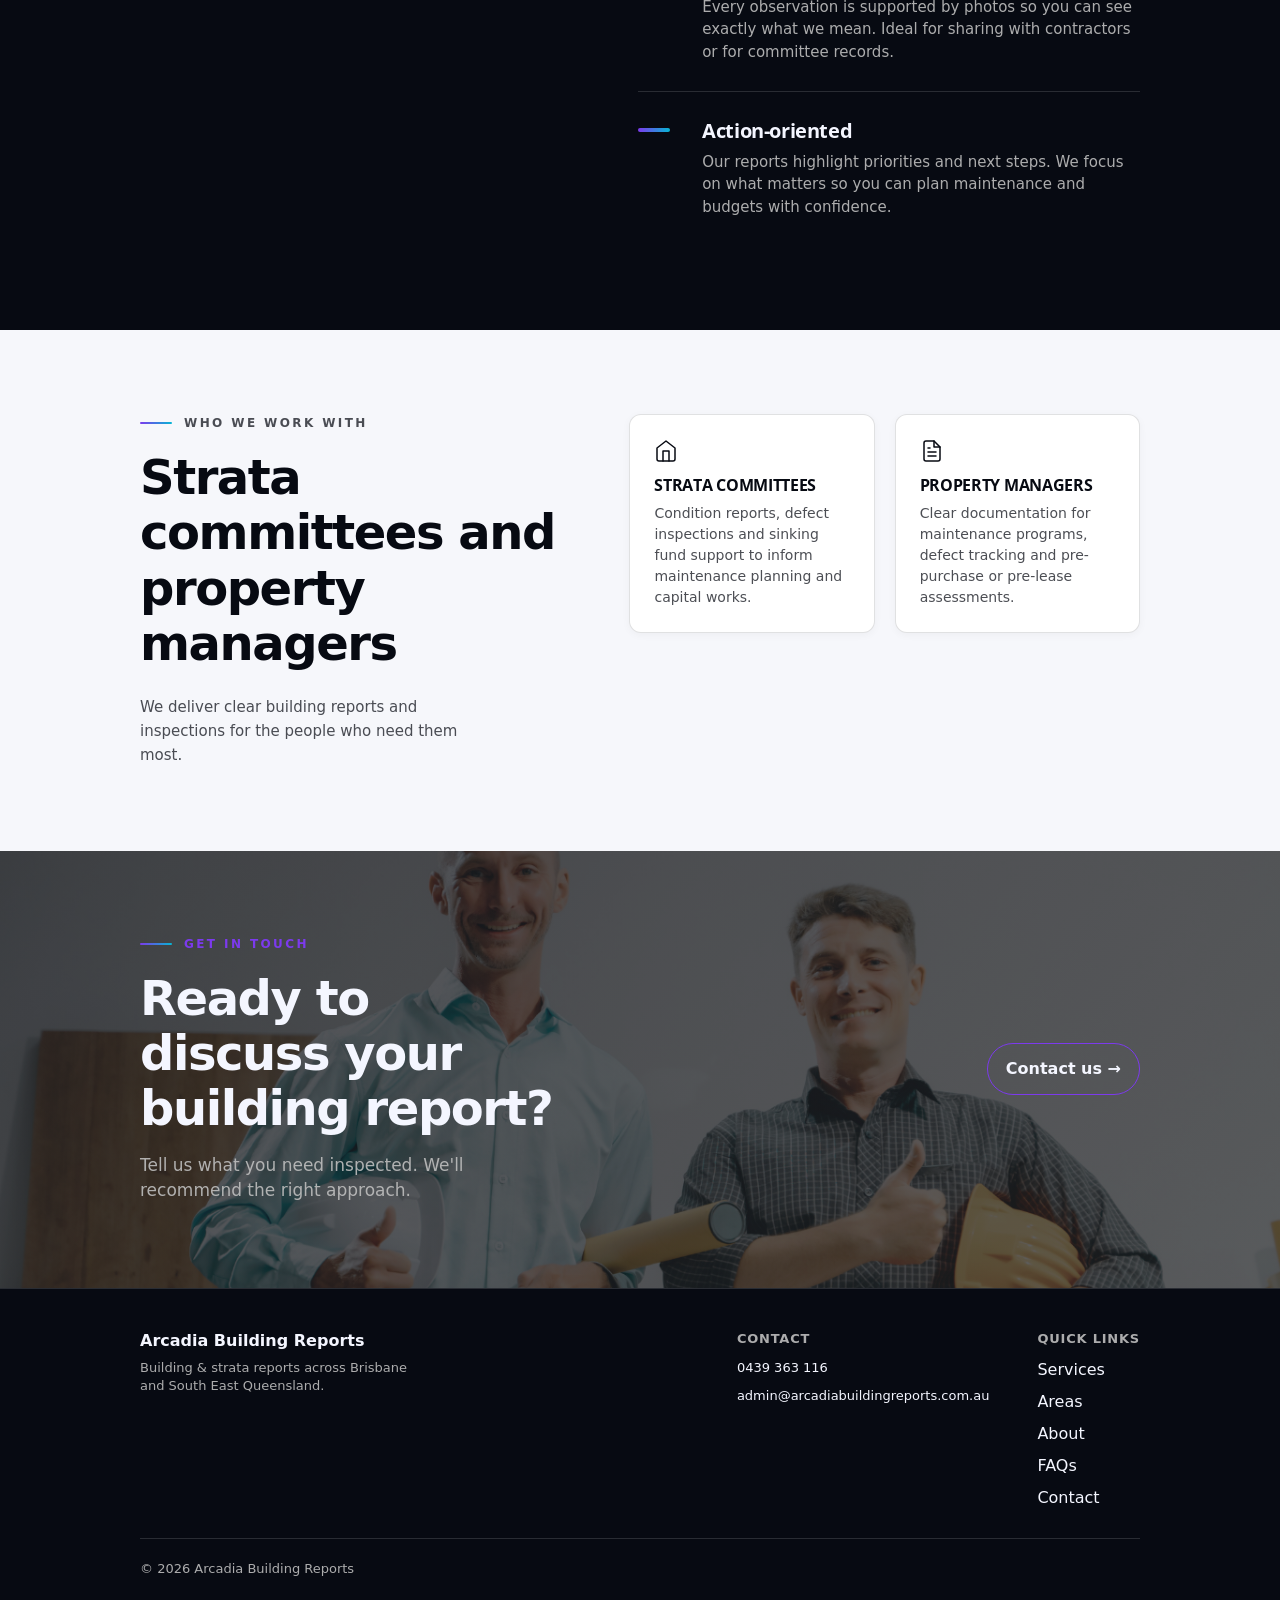
==== commit cd4df544: "updating bios, changed hero image" ====
--- a/about.html
+++ b/about.html
@@ -133,8 +133,13 @@
             <article class="our-story__bio our-story__card">
               <div class="our-story__headshot">
                 <img src="images/Michael.jpeg" alt="" />
-                <span class="our-story__headshot-overlay" aria-hidden="true"></span>
-                <h3 class="our-story__name our-story__name--on-photo">Michael Conway</h3>
+                <span
+                  class="our-story__headshot-overlay"
+                  aria-hidden="true"
+                ></span>
+                <h3 class="our-story__name our-story__name--on-photo">
+                  Michael Conway
+                </h3>
               </div>
               <div class="our-story__bio-body">
                 <p class="our-story__role">
@@ -143,70 +148,93 @@
                 <p>
                   Michael has held an open builders licence with the QBCC since
                   2007 and has worked in the construction industry for over 25
-                  years. Michael's experience includes over 15 years in commercial
-                  construction with one of Queensland's former major building
-                  companies and over 10 years in residential construction running
-                  his own building company. Michael also has experience in
-                  building inspections in regards to property maintenance, defects
-                  and work place health and safety.
+                  years. Michael's experience includes over 15 years in
+                  commercial construction with one of Queensland's former major
+                  building companies and over 10 years in residential
+                  construction running his own building company. Michael also
+                  has experience in building inspections in regards to property
+                  maintenance, defects and work place health and safety.
                 </p>
                 <p>
                   Throughout his years in the building industry Michael has
                   developed skills that he believes are crucial in delivering
-                  positive outcomes and building relationships. His first priority
-                  is always the quality of the product he produces to ensure his
-                  client's needs are met.
+                  positive outcomes and building relationships. His first
+                  priority is always the quality of the product he produces to
+                  ensure his client's needs are met.
                 </p>
               </div>
             </article>
             <article class="our-story__bio our-story__card">
               <div class="our-story__headshot">
                 <img src="images/Steve.jpeg" alt="" />
-                <span class="our-story__headshot-overlay" aria-hidden="true"></span>
-                <h3 class="our-story__name our-story__name--on-photo">Steve Drew</h3>
+                <span
+                  class="our-story__headshot-overlay"
+                  aria-hidden="true"
+                ></span>
+                <h3 class="our-story__name our-story__name--on-photo">
+                  Steve Drew
+                </h3>
               </div>
               <div class="our-story__bio-body">
                 <p class="our-story__role">
                   Director, Operations Manager and Owner of Arcadia
                 </p>
                 <p>
-                  Steve has held a Cert IV in Carpentry since 1994 and has worked
-                  in the construction industry for over 25 years. Steve has a very
-                  hands-on working knowledge of construction and various building
-                  techniques. His eye for detail is his greatest strength and is a
-                  huge asset for his clients.
+                  Steve has held a Cert IV in Carpentry since 1994 and has
+                  worked in the construction industry for over 25 years. Steve
+                  has a very hands-on working knowledge of construction and
+                  various building techniques. His eye for detail is his
+                  greatest strength and is a huge asset for his clients.
                 </p>
               </div>
             </article>
             <article class="our-story__bio our-story__card">
               <div class="our-story__headshot">
                 <img src="images/Dave.jpg" alt="" />
-                <span class="our-story__headshot-overlay" aria-hidden="true"></span>
+                <span
+                  class="our-story__headshot-overlay"
+                  aria-hidden="true"
+                ></span>
                 <h3 class="our-story__name our-story__name--on-photo">Dave</h3>
               </div>
               <div class="our-story__bio-body">
-                <p class="our-story__role">
-                  Team, Arcadia Building Reports
-                </p>
-                <p>
-                  Bio to be added. Paste your bio paragraphs here. Each paragraph
-                  sits in its own block with generous line height for easy reading.
+                <p class="our-story__role">Team, Arcadia Building Reports</p>
+                <p>
+                  If experience had a face, it would probably look a bit like
+                  David’s—weathered, determined, and slightly suspicious of
+                  anything that calls itself “new technology.” With decades of
+                  inspection work under his belt, David has seen it all: from
+                  haunted basements to “open-plan” roofs (yes, open to the sky).
+                  Don’t be fooled by his rough-around-the-edges look—he’s the
+                  kind of assessor who can spot a structural issue from fifty
+                  paces and still have time for a joke about it. Reliable,
+                  unfiltered, and frighteningly good at finding hidden
+                  problems—David is the man you want doing looking over your
+                  Scheme and writing your reports.
                 </p>
               </div>
             </article>
             <article class="our-story__bio our-story__card">
               <div class="our-story__headshot">
                 <img src="images/Deb.jpeg" alt="" />
-                <span class="our-story__headshot-overlay" aria-hidden="true"></span>
+                <span
+                  class="our-story__headshot-overlay"
+                  aria-hidden="true"
+                ></span>
                 <h3 class="our-story__name our-story__name--on-photo">Deb</h3>
               </div>
               <div class="our-story__bio-body">
-                <p class="our-story__role">
-                  Team, Arcadia Building Reports
-                </p>
-                <p>
-                  Bio to be added. Paste your bio paragraphs here. Each paragraph
-                  sits in its own block with generous line height for easy reading.
+                <p class="our-story__role">Team, Arcadia Building Reports</p>
+                <p>
+                  Deb is the glue that keeps Arcadia running smoothly. While the
+                  team are out on the road, up on rooftops, and carrying out
+                  inspections, Deb is the steady presence in the office—keeping
+                  everything organised and always easy to reach. With a strong
+                  background in property administration, Deb expertly
+                  coordinates the moving parts behind the scenes, making sure
+                  communication between Committee members,the Arcadia team and
+                  the Body Corporate management team are as stream lined as
+                  possible.
                 </p>
               </div>
             </article>
@@ -554,12 +582,21 @@
         <div class="footer__main">
           <div class="footer__brand">
             <p class="footer__name">Arcadia Building Reports</p>
-            <p class="footer__tagline small">Building & strata reports across Brisbane and South East Queensland.</p>
+            <p class="footer__tagline small">
+              Building & strata reports across Brisbane and South East
+              Queensland.
+            </p>
           </div>
           <div class="footer__contact">
             <p class="footer__heading small">Contact</p>
-            <a href="tel:+61439363116" class="footer__link small">0439 363 116</a>
-            <a href="mailto:admin@arcadiabuildingreports.com.au" class="footer__link small">admin@arcadiabuildingreports.com.au</a>
+            <a href="tel:+61439363116" class="footer__link small"
+              >0439 363 116</a
+            >
+            <a
+              href="mailto:admin@arcadiabuildingreports.com.au"
+              class="footer__link small"
+              >admin@arcadiabuildingreports.com.au</a
+            >
           </div>
           <nav class="footer__nav" aria-label="Footer">
             <p class="footer__heading small">Quick links</p>
@@ -571,7 +608,9 @@
           </nav>
         </div>
         <div class="footer__bottom">
-          <p class="small">© <span id="year"></span> Arcadia Building Reports</p>
+          <p class="small">
+            © <span id="year"></span> Arcadia Building Reports
+          </p>
         </div>
       </div>
     </footer>
--- a/styles.css
+++ b/styles.css
@@ -343,7 +343,7 @@
   padding-top: 174px; /* 84px (header) + 90px (original top padding) */
   background-image:
     linear-gradient(to right, rgba(0, 0, 0, 1), rgba(32, 14, 105, 0.5)),
-    url("images/building.jpg");
+    url("images/strata-building2.png");
   background-size: cover;
   background-position: center;
   background-repeat: no-repeat;
@@ -579,7 +579,8 @@
   box-sizing: border-box;
   border-style: solid;
   border-width: 0 2px 2px 0;
-  border-image: linear-gradient(135deg, var(--accent), var(--accent2)) 0 1 1 0 / 0 2px 2px 0;
+  border-image: linear-gradient(135deg, var(--accent), var(--accent2)) 0 1 1 0 /
+    0 2px 2px 0;
   transform: rotate(45deg);
 }
 
@@ -2285,12 +2286,10 @@
   letter-spacing: -0.02em;
   color: #ffffff !important;
   -webkit-text-fill-color: #ffffff;
-  text-shadow: 0 1px 4px rgba(0, 0, 0, 0.6), 0 0 20px rgba(0, 0, 0, 0.3);
-  background: linear-gradient(
-    to top,
-    rgba(0, 0, 0, 0.5) 0%,
-    transparent 100%
-  );
+  text-shadow:
+    0 1px 4px rgba(0, 0, 0, 0.6),
+    0 0 20px rgba(0, 0, 0, 0.3);
+  background: linear-gradient(to top, rgba(0, 0, 0, 0.5) 0%, transparent 100%);
   background-clip: unset;
   -webkit-background-clip: unset;
 }
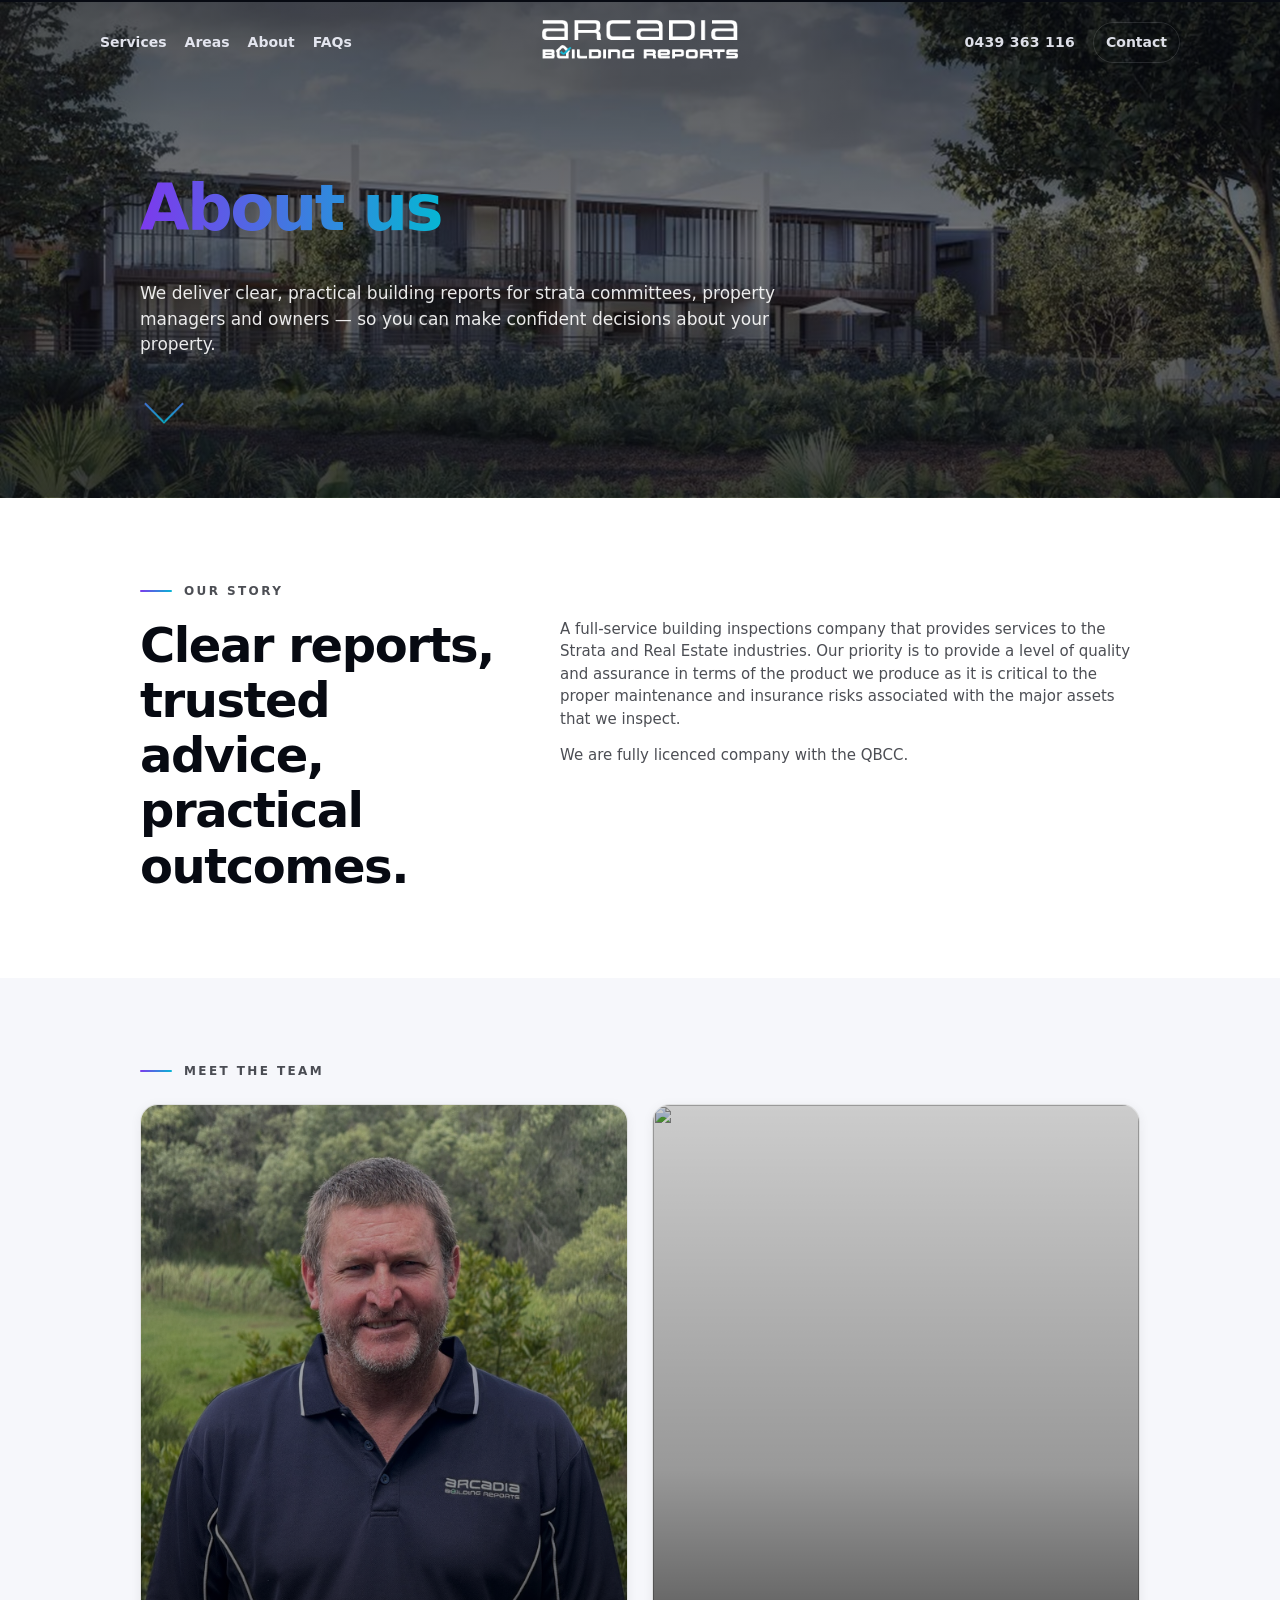
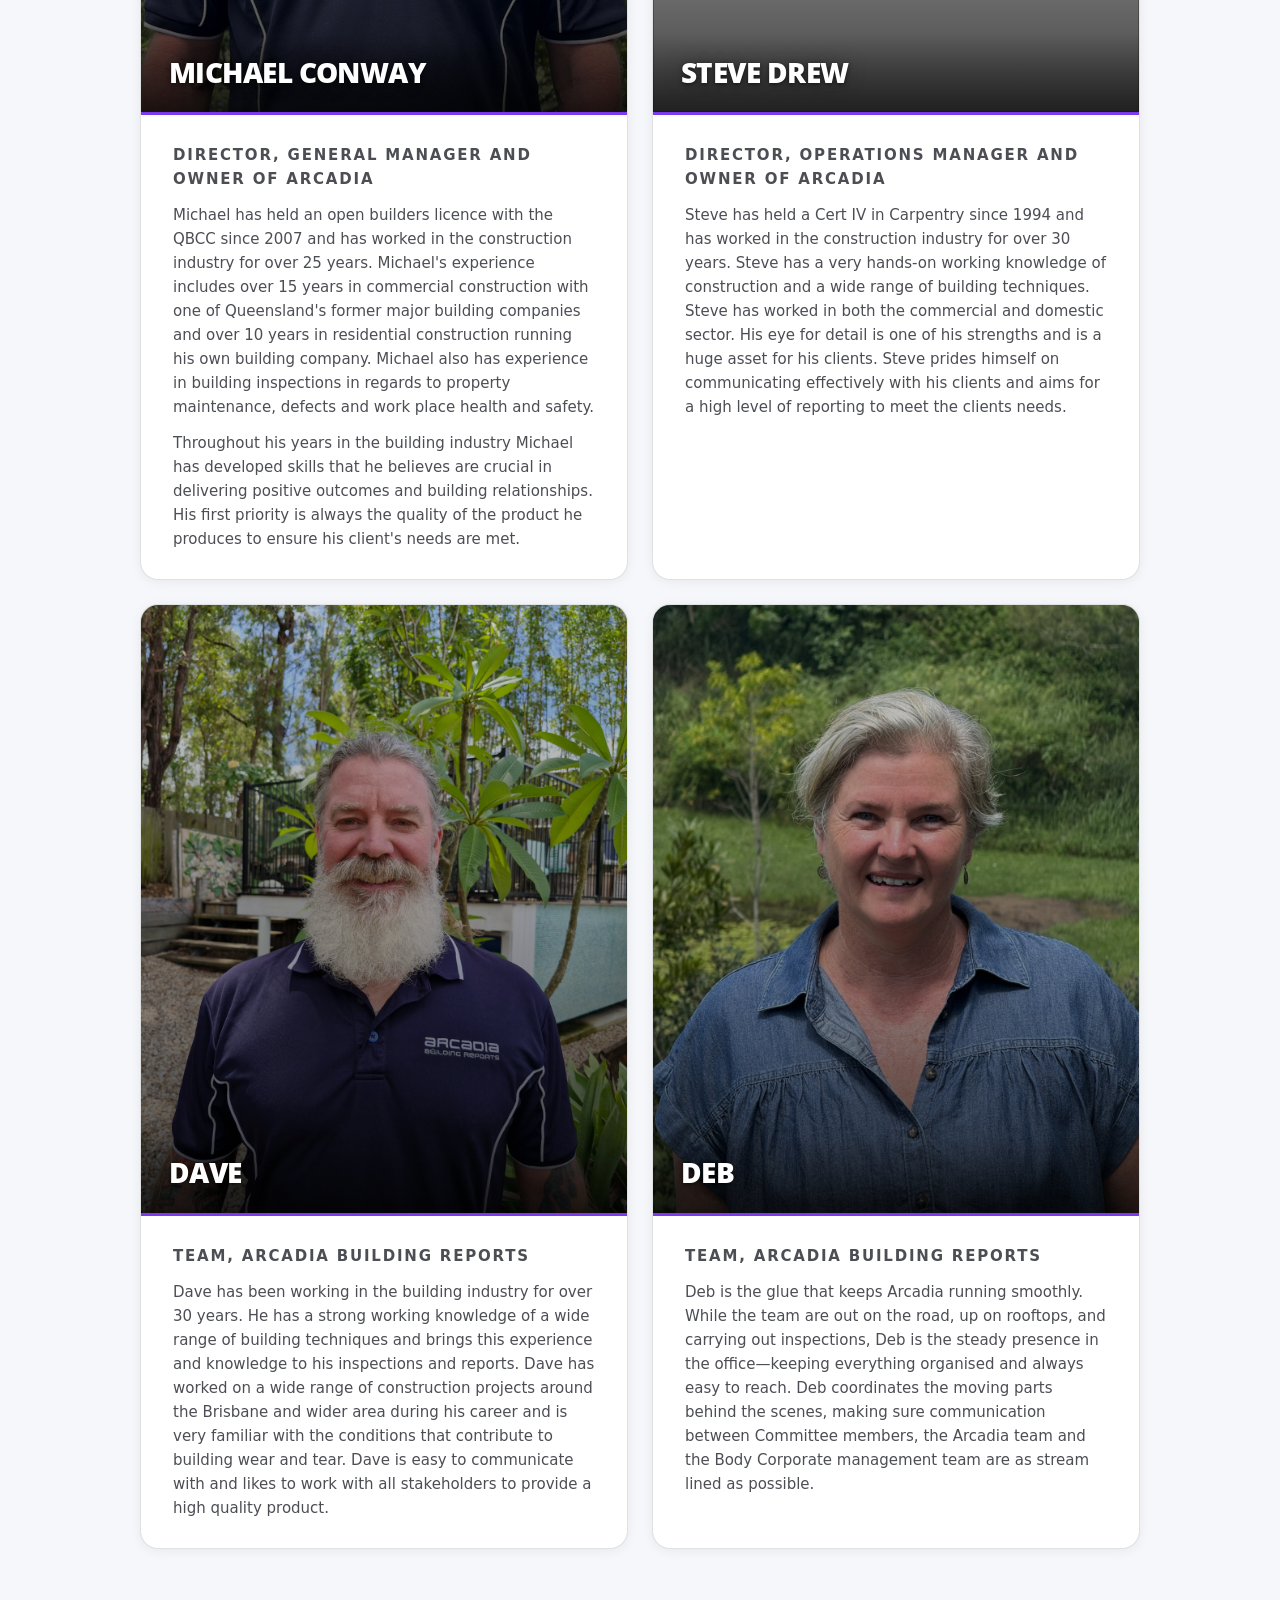
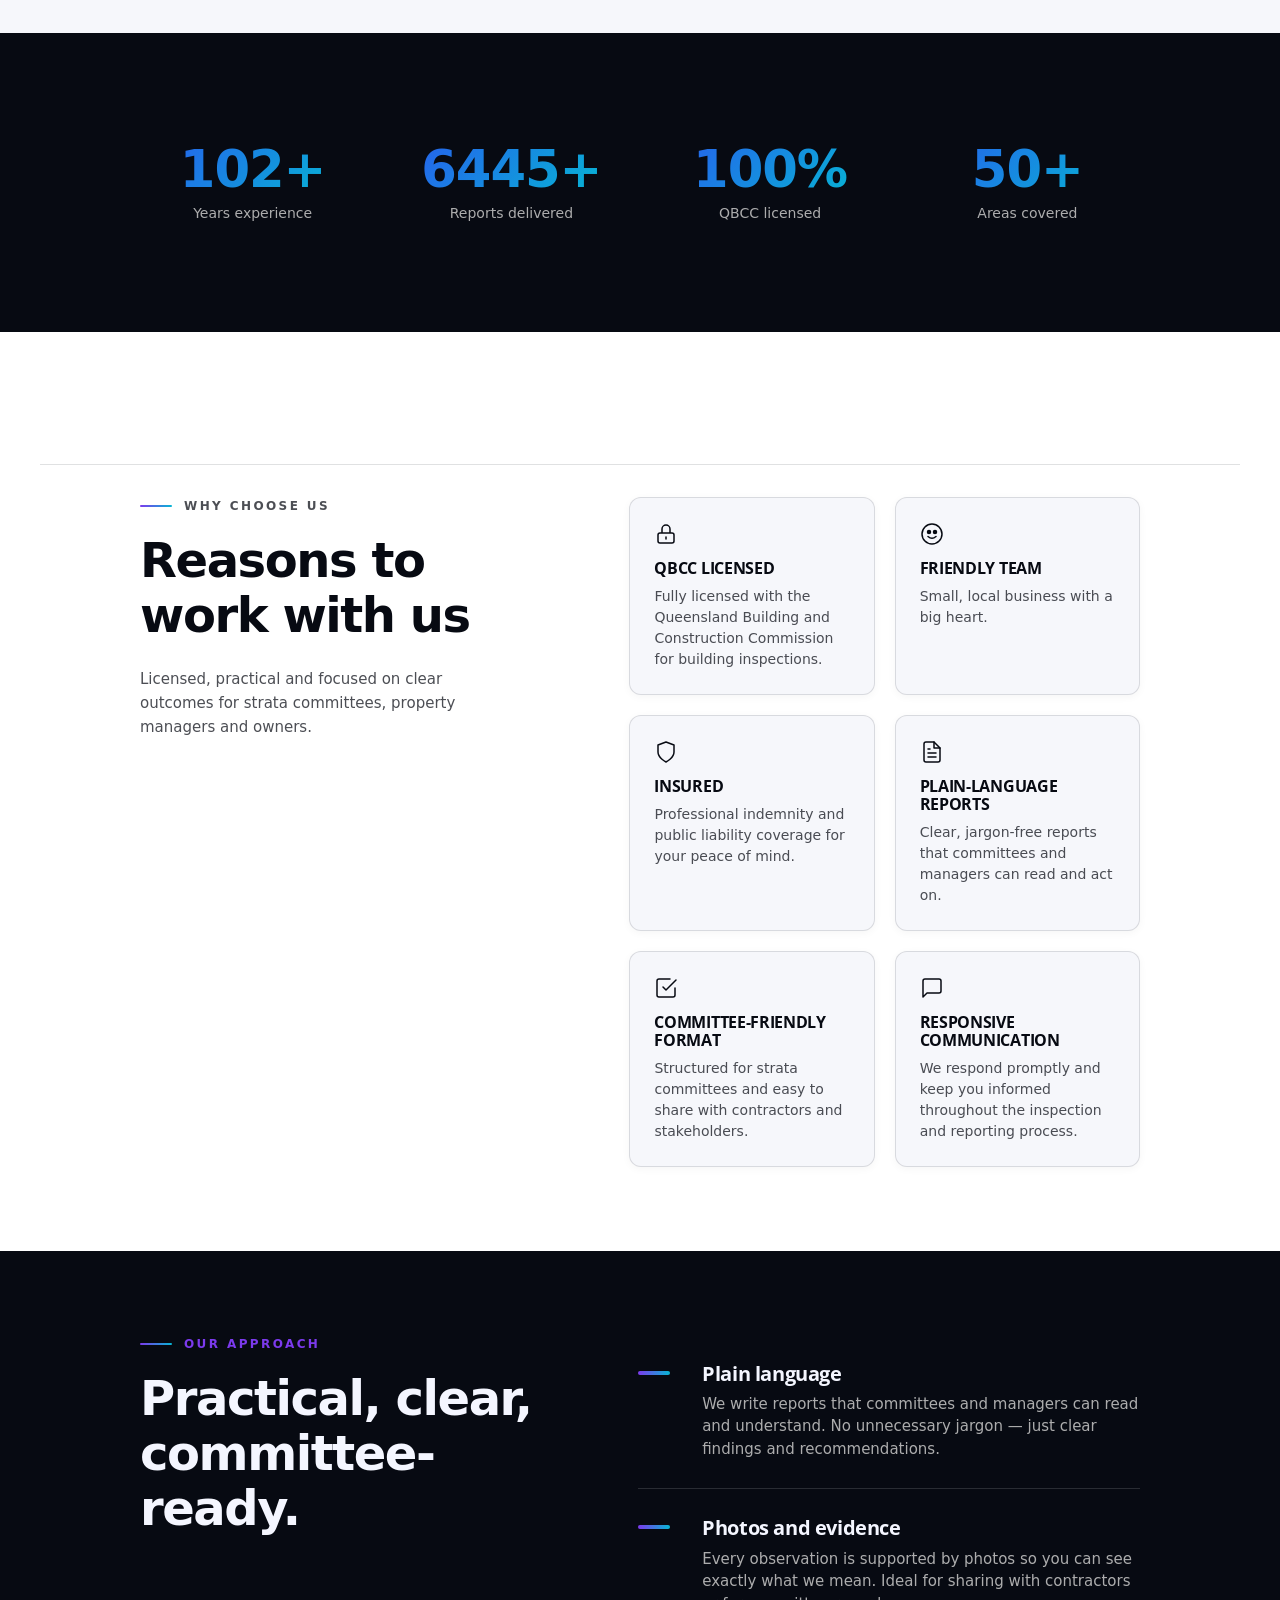
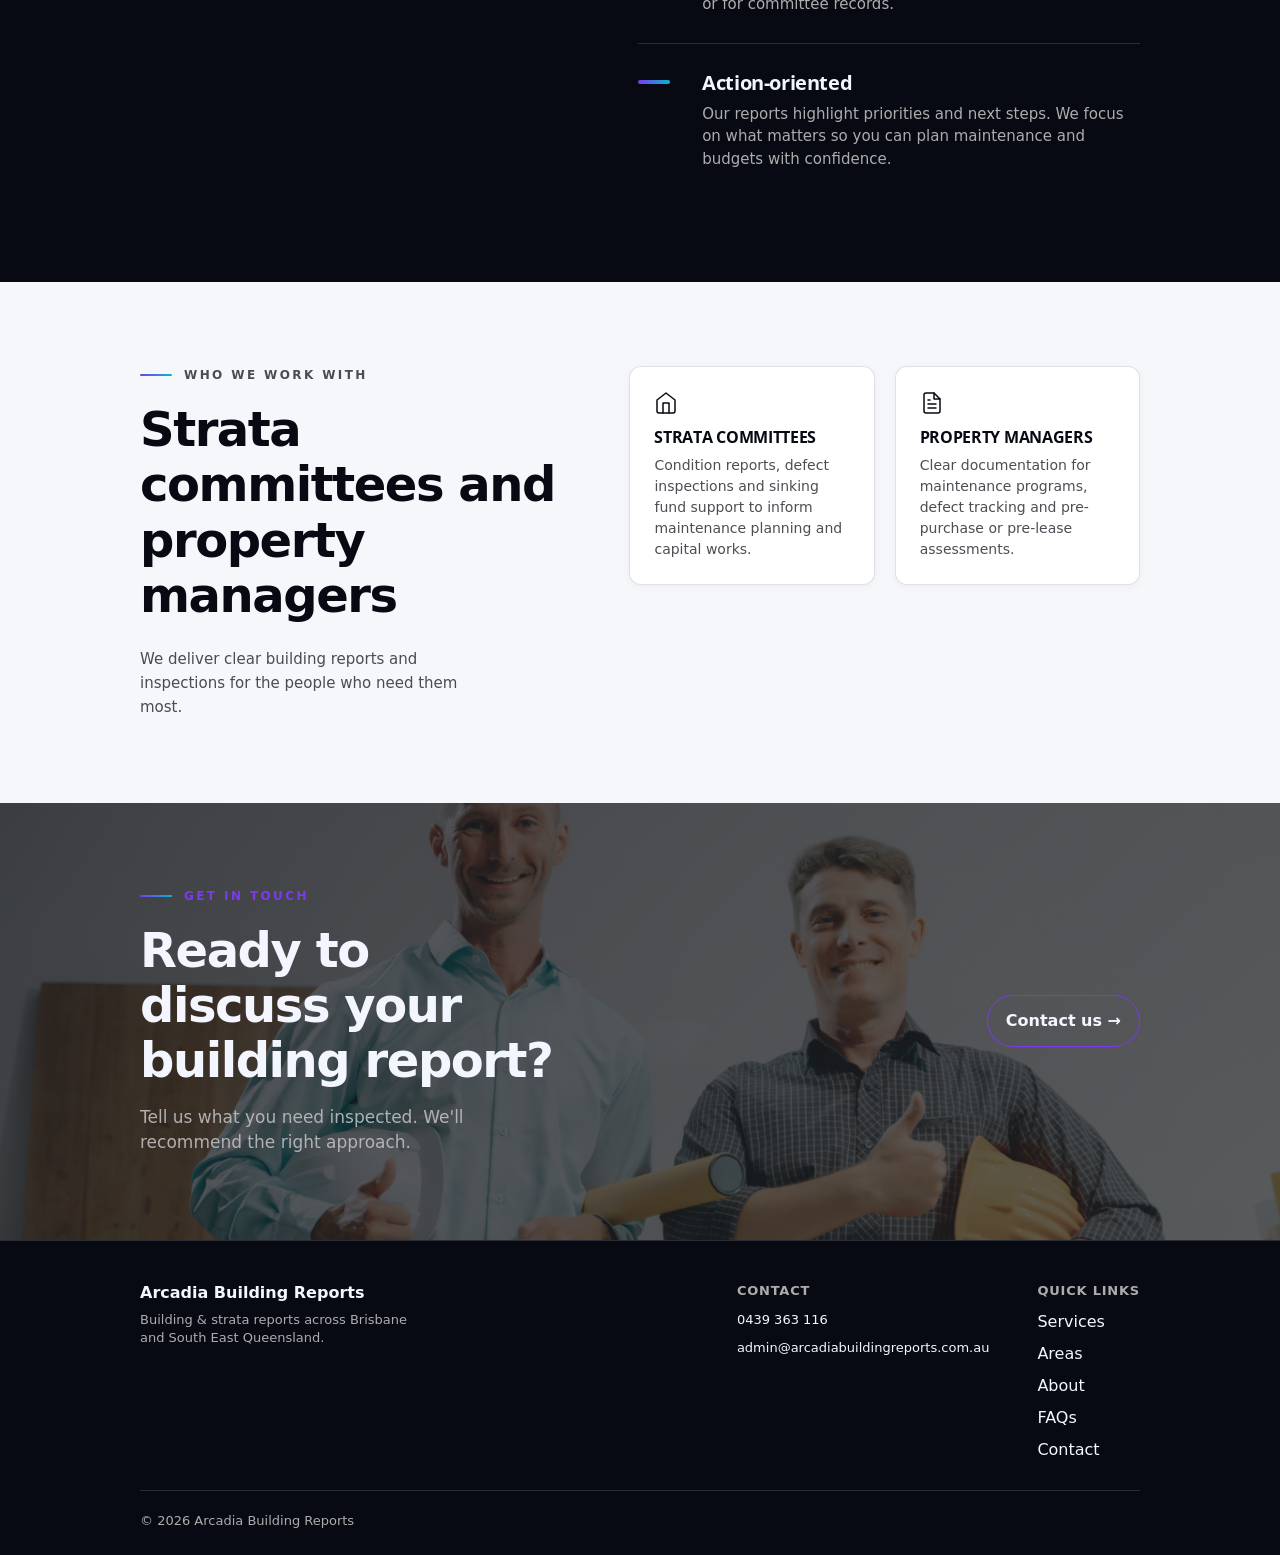
==== commit ec10f93a: "making Deb's ammends" ====
--- a/about.html
+++ b/about.html
@@ -105,16 +105,13 @@
             <div class="our-story__intro">
               <p>
                 A full-service building inspections company that provides
-                services to the Strata and Real Estate industries. Our first
-                priority is to provide an unsurpassed level of quality and
-                assurance in terms of the product we produce as it is critical
-                to the proper maintenance and insurance risks associated with
-                the major assets that we inspect.
-              </p>
-              <p>
-                We are fully licenced. Unlike many of our competitors we hold a
-                building inspection licence with the QBCC.
-              </p>
+                services to the Strata and Real Estate industries. Our priority
+                is to provide a level of quality and assurance in terms of the
+                product we produce as it is critical to the proper maintenance
+                and insurance risks associated with the major assets that we
+                inspect.
+              </p>
+              <p>We are fully licenced company with the QBCC.</p>
             </div>
           </div>
         </div>
@@ -181,10 +178,14 @@
                 </p>
                 <p>
                   Steve has held a Cert IV in Carpentry since 1994 and has
-                  worked in the construction industry for over 25 years. Steve
-                  has a very hands-on working knowledge of construction and
-                  various building techniques. His eye for detail is his
-                  greatest strength and is a huge asset for his clients.
+                  worked in the construction industry for over 30 years. Steve
+                  has a very hands-on working knowledge of construction and a
+                  wide range of building techniques. Steve has worked in both
+                  the commercial and domestic sector. His eye for detail is one
+                  of his strengths and is a huge asset for his clients. Steve
+                  prides himself on communicating effectively with his clients
+                  and aims for a high level of reporting to meet the clients
+                  needs.
                 </p>
               </div>
             </article>
@@ -200,17 +201,15 @@
               <div class="our-story__bio-body">
                 <p class="our-story__role">Team, Arcadia Building Reports</p>
                 <p>
-                  If experience had a face, it would probably look a bit like
-                  David’s—weathered, determined, and slightly suspicious of
-                  anything that calls itself “new technology.” With decades of
-                  inspection work under his belt, David has seen it all: from
-                  haunted basements to “open-plan” roofs (yes, open to the sky).
-                  Don’t be fooled by his rough-around-the-edges look—he’s the
-                  kind of assessor who can spot a structural issue from fifty
-                  paces and still have time for a joke about it. Reliable,
-                  unfiltered, and frighteningly good at finding hidden
-                  problems—David is the man you want doing looking over your
-                  Scheme and writing your reports.
+                  Dave has been working in the building industry for over 30
+                  years. He has a strong working knowledge of a wide range of
+                  building techniques and brings this experience and knowledge
+                  to his inspections and reports. Dave has worked on a wide
+                  range of construction projects around the Brisbane and wider
+                  area during his career and is very familiar with the
+                  conditions that contribute to building wear and tear. Dave is
+                  easy to communicate with and likes to work with all
+                  stakeholders to provide a high quality product.
                 </p>
               </div>
             </article>
@@ -229,12 +228,10 @@
                   Deb is the glue that keeps Arcadia running smoothly. While the
                   team are out on the road, up on rooftops, and carrying out
                   inspections, Deb is the steady presence in the office—keeping
-                  everything organised and always easy to reach. With a strong
-                  background in property administration, Deb expertly
-                  coordinates the moving parts behind the scenes, making sure
-                  communication between Committee members,the Arcadia team and
-                  the Body Corporate management team are as stream lined as
-                  possible.
+                  everything organised and always easy to reach. Deb coordinates
+                  the moving parts behind the scenes, making sure communication
+                  between Committee members, the Arcadia team and the Body
+                  Corporate management team are as stream lined as possible.
                 </p>
               </div>
             </article>
--- a/styles.css
+++ b/styles.css
@@ -484,7 +484,7 @@
       rgba(7, 10, 18, 0.55) 50%,
       rgba(7, 10, 18, 0.78) 100%
     ),
-    url("images/about-us.png");
+    url("images/stratabuilding2.jpg");
   background-size: cover;
   background-position: center;
   background-repeat: no-repeat;
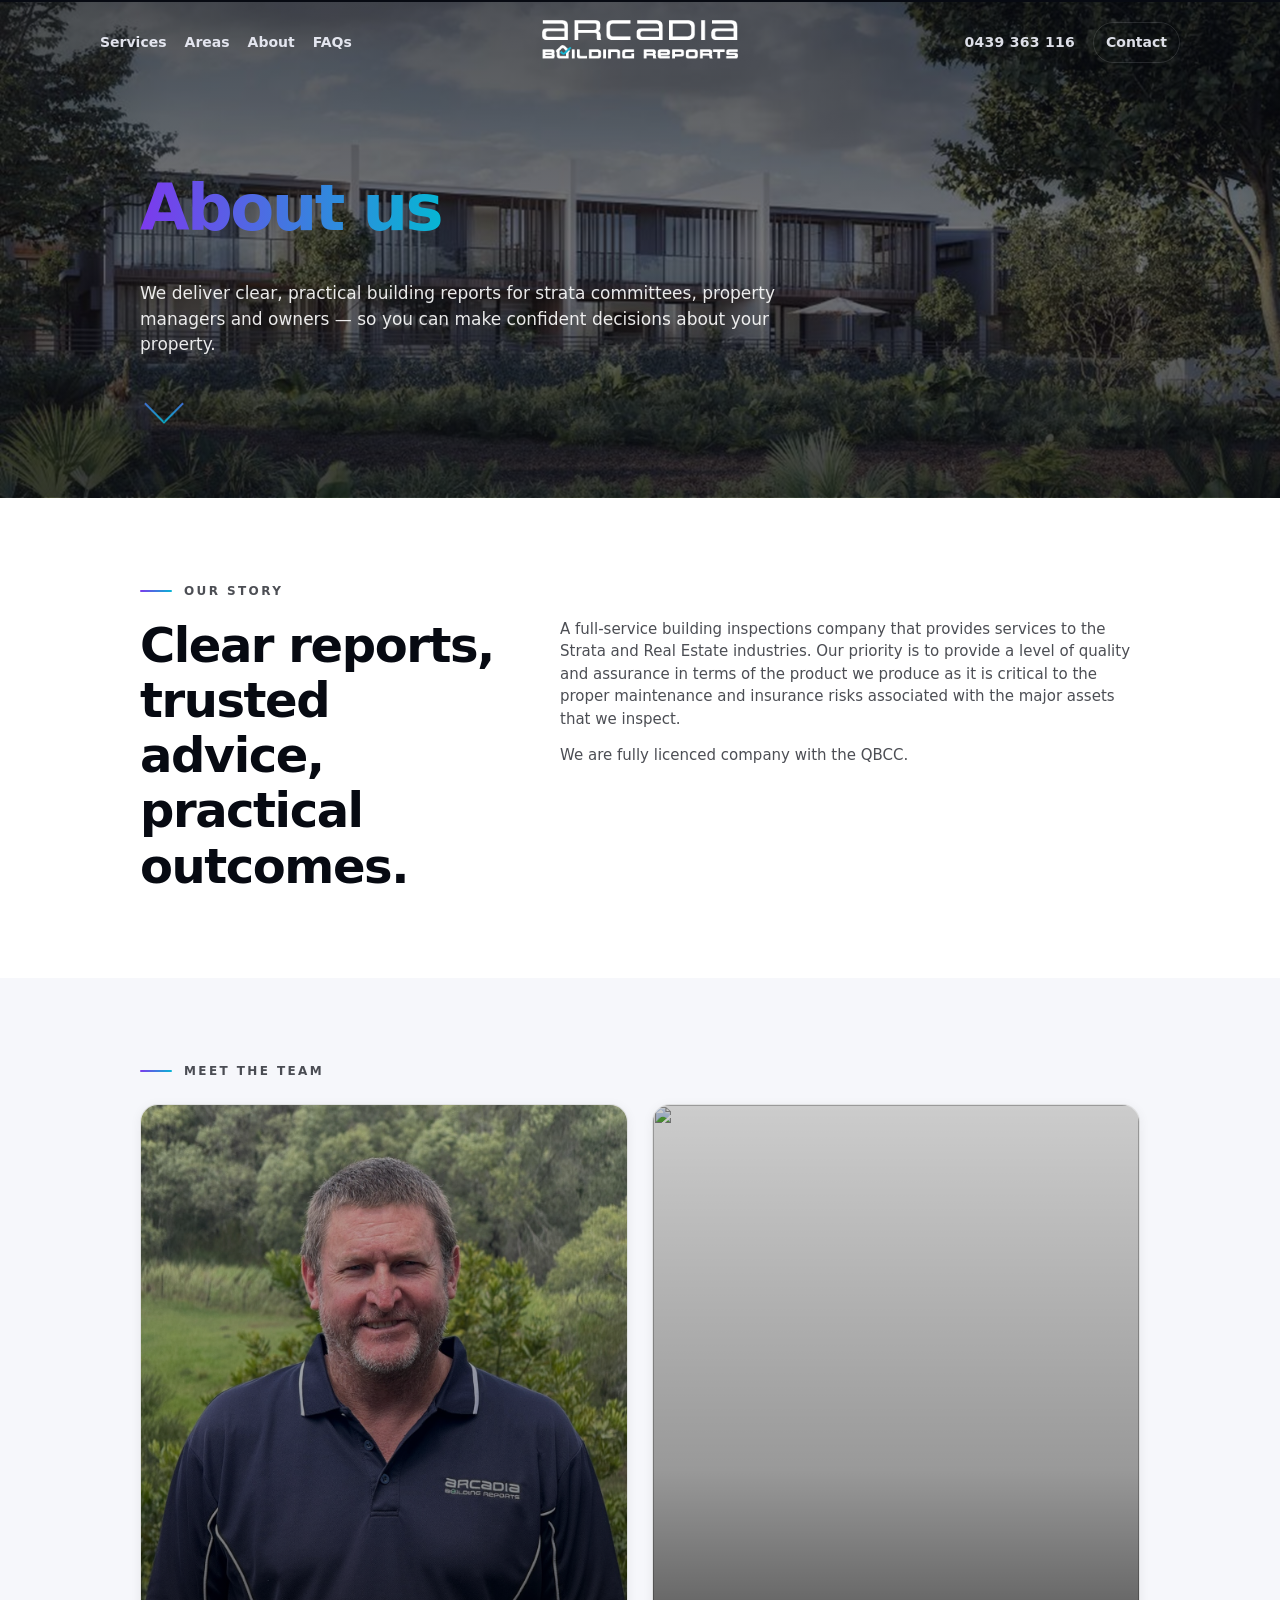
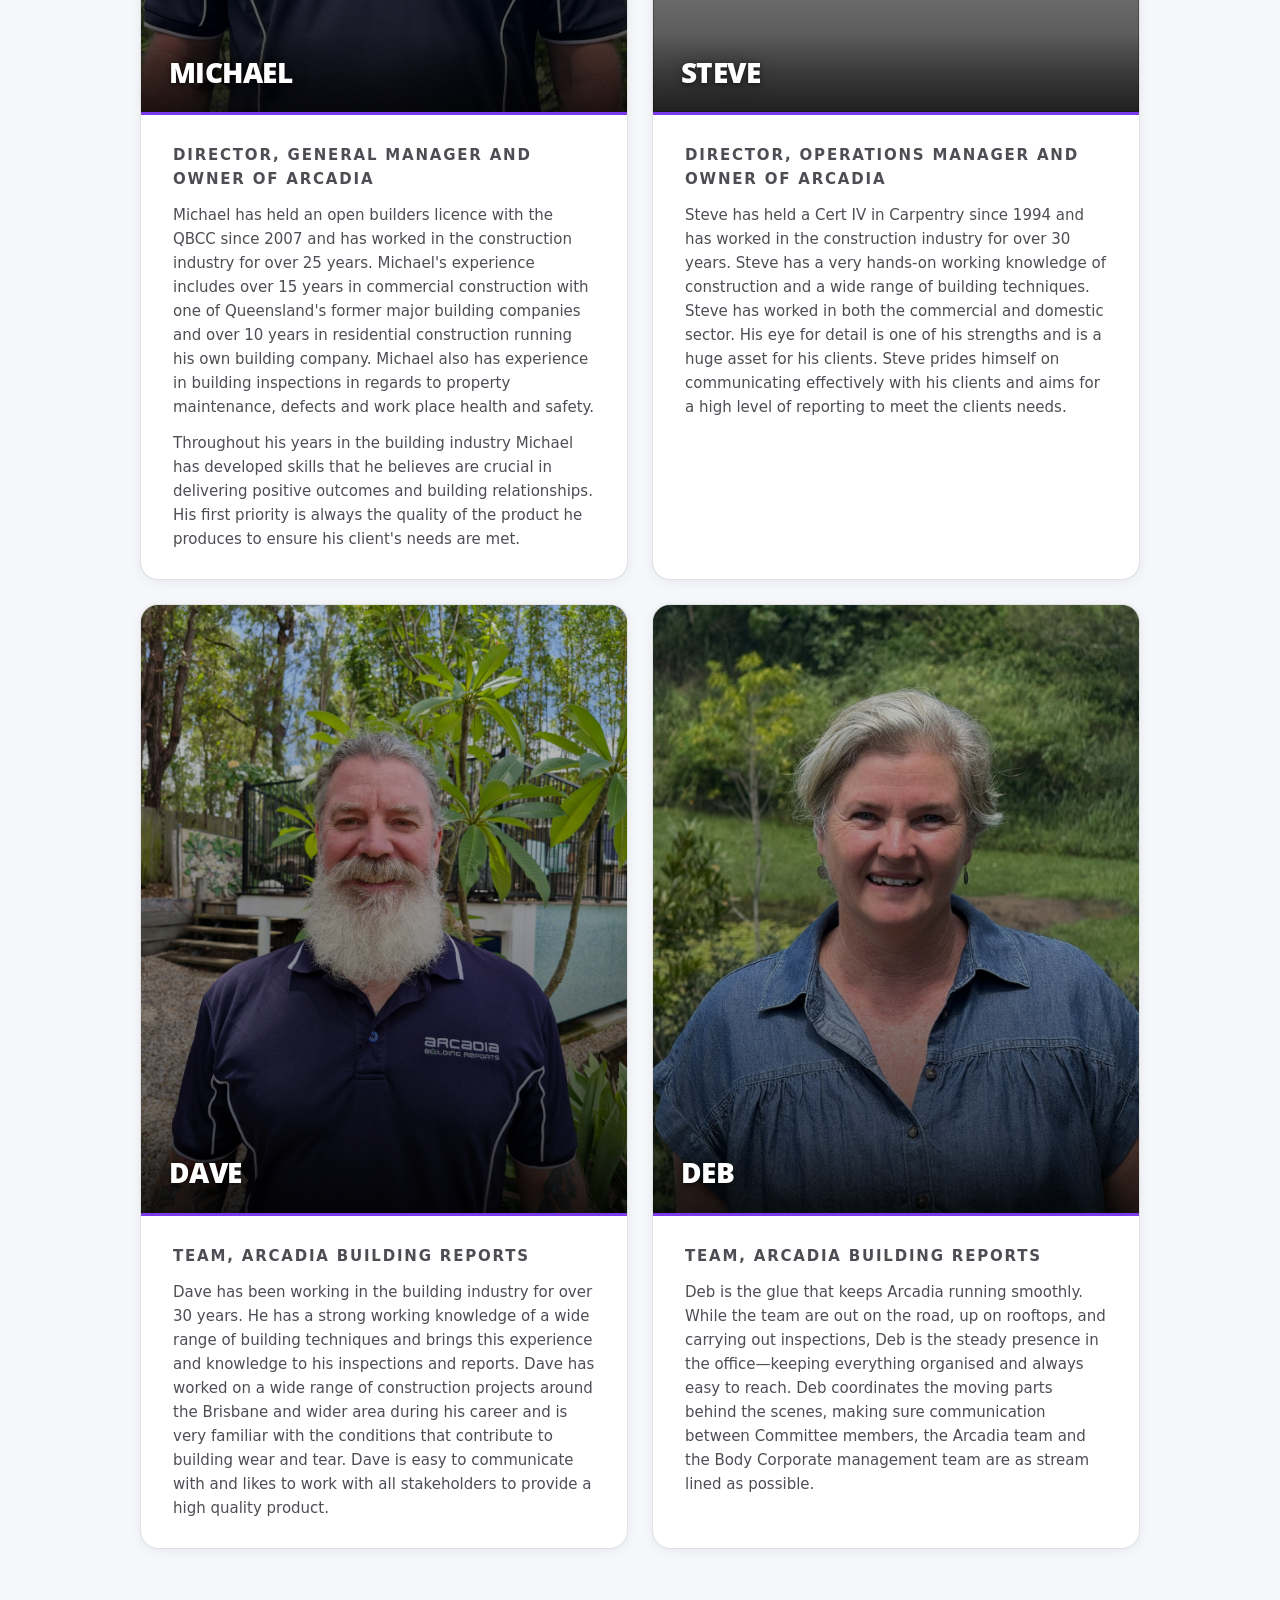
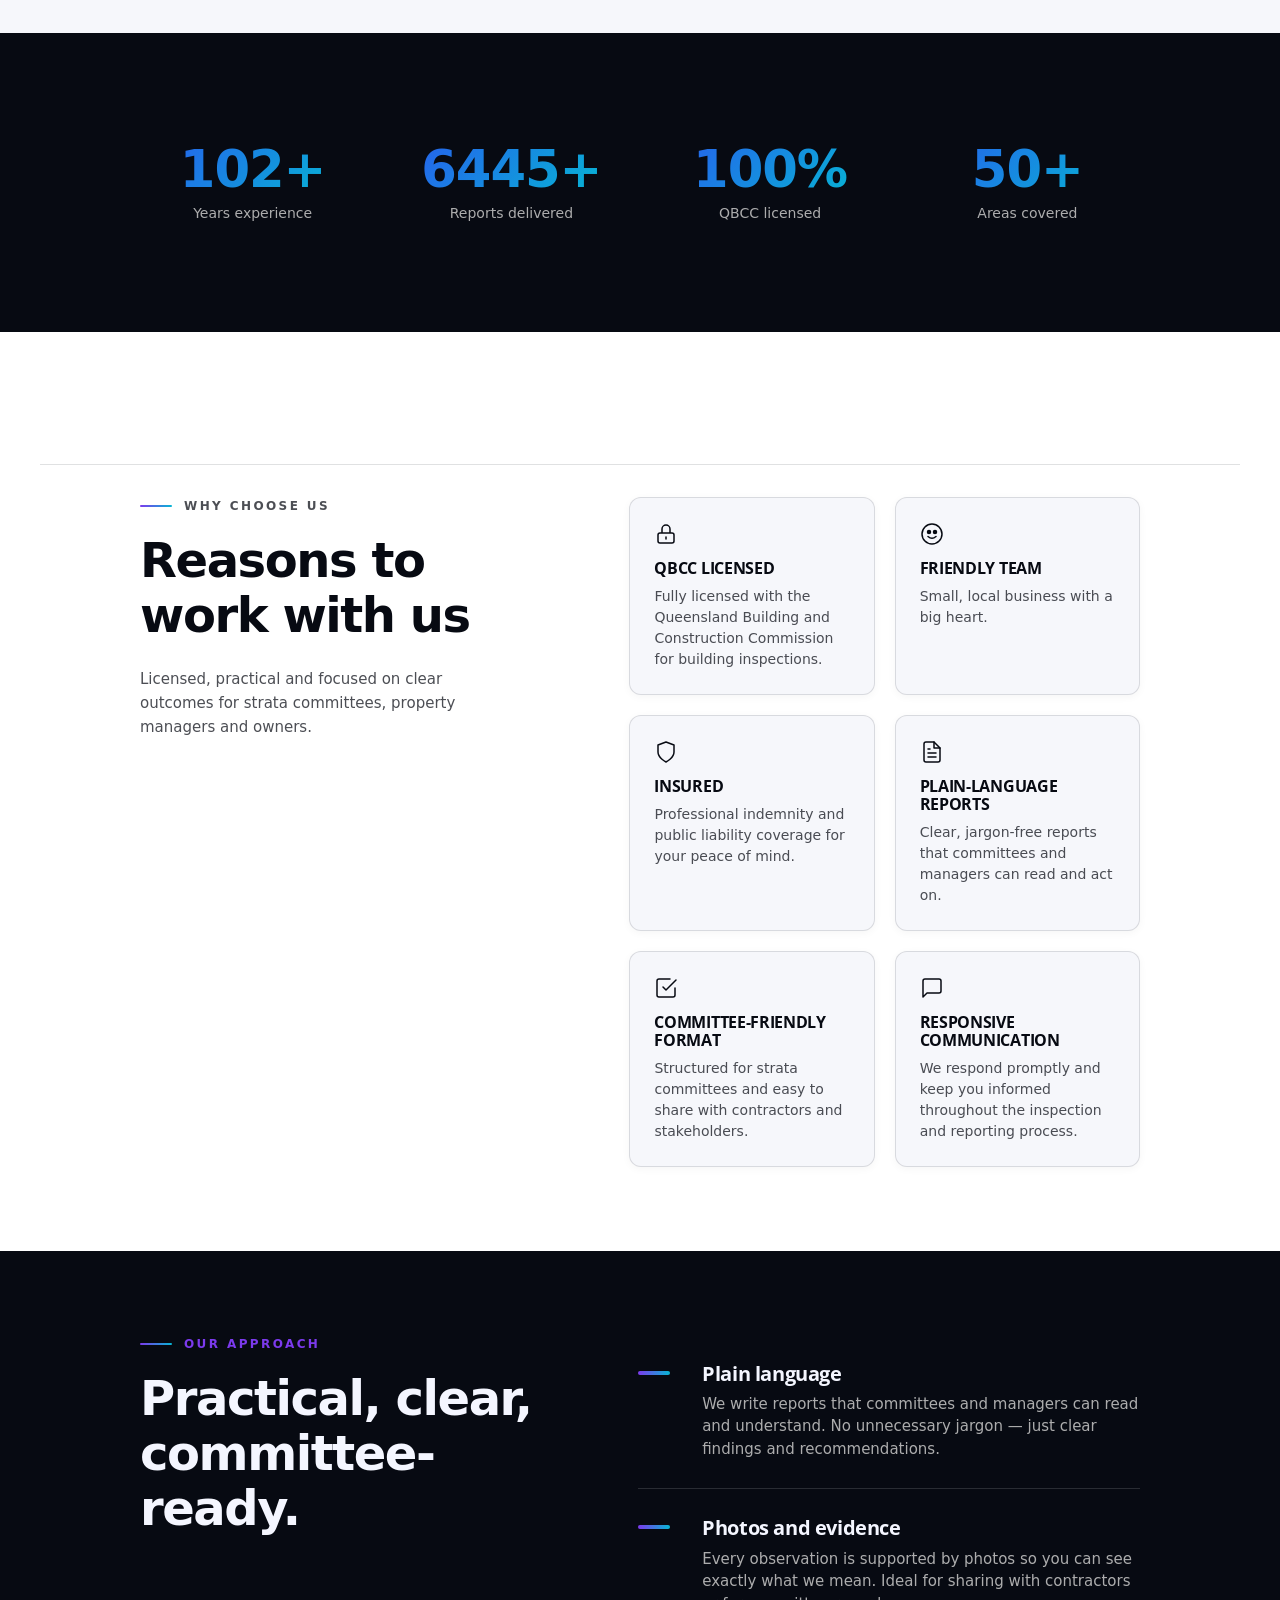
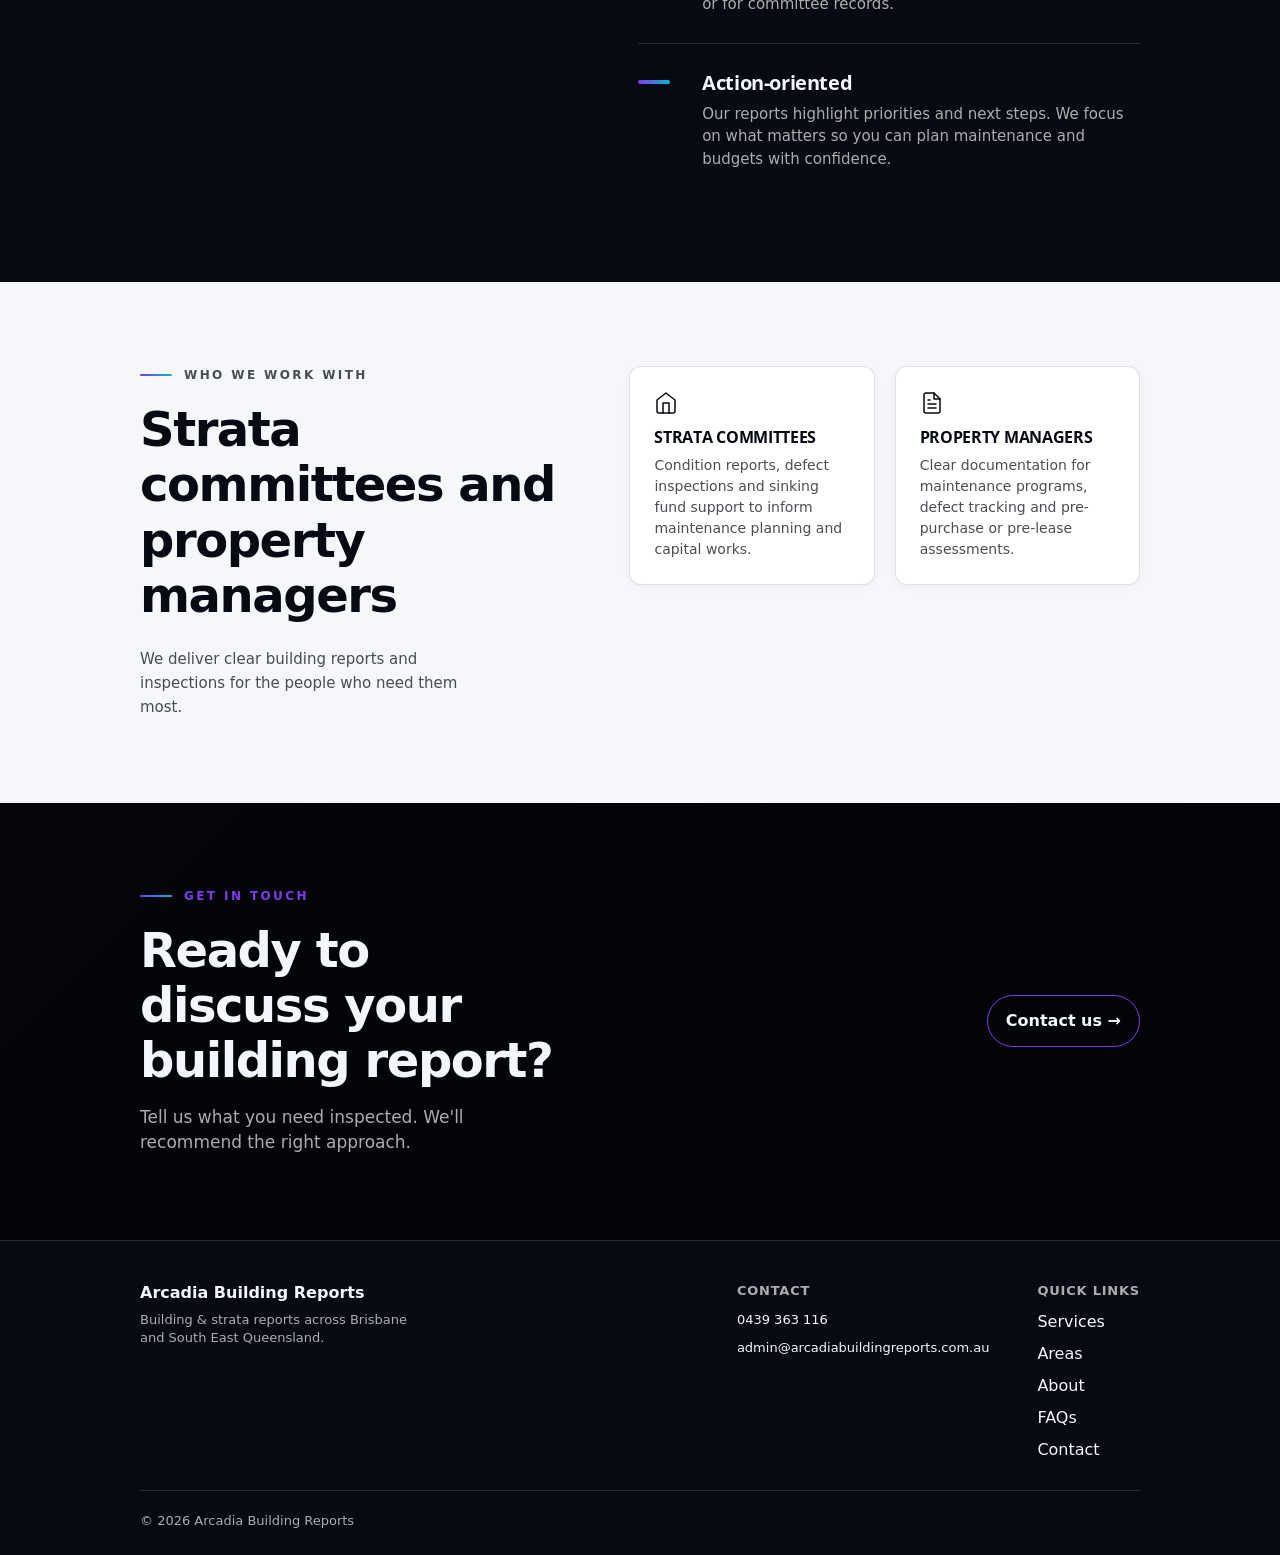
==== commit fec08479: "fixing mobile styling issues and implenting SEO best practices" ====
--- a/about.html
+++ b/about.html
@@ -2,17 +2,50 @@
 <html lang="en">
   <head>
     <meta charset="utf-8" />
-    <meta name="viewport" content="width=device-width, initial-scale=1" />
+    <meta
+      name="viewport"
+      content="width=device-width, initial-scale=1, viewport-fit=cover"
+    />
     <title>About | Arcadia Building Reports</title>
     <meta
       name="description"
       content="Meet the Arcadia team. Licensed, experienced building inspectors delivering clear, practical reports for strata, property managers and owners across Brisbane and South East Queensland."
     />
+    <link
+      rel="canonical"
+      href="https://www.arcadiabuildingreports.com.au/about.html"
+    />
+    <meta property="og:type" content="website" />
+    <meta property="og:site_name" content="Arcadia Building Reports" />
+    <meta property="og:locale" content="en_AU" />
+    <meta property="og:title" content="About | Arcadia Building Reports" />
+    <meta
+      property="og:description"
+      content="Meet the Arcadia team. Licensed, experienced building inspectors delivering clear, practical reports for strata, property managers and owners across Brisbane and South East Queensland."
+    />
+    <meta
+      property="og:url"
+      content="https://www.arcadiabuildingreports.com.au/about.html"
+    />
+    <meta
+      property="og:image"
+      content="https://www.arcadiabuildingreports.com.au/images/stratabuilding2.jpg"
+    />
+    <meta name="twitter:card" content="summary_large_image" />
+    <meta name="twitter:title" content="About | Arcadia Building Reports" />
+    <meta
+      name="twitter:description"
+      content="Meet the Arcadia team. Licensed, experienced building inspectors delivering clear, practical reports for strata, property managers and owners across Brisbane and South East Queensland."
+    />
+    <meta
+      name="twitter:image"
+      content="https://www.arcadiabuildingreports.com.au/images/stratabuilding2.jpg"
+    />
 
     <link rel="preconnect" href="https://fonts.googleapis.com" />
     <link rel="preconnect" href="https://fonts.gstatic.com" crossorigin />
     <link
-      href="https://fonts.googleapis.com/css2?family=Figtree:ital,wght@0,300..900;1,300..900&family=Lexend:wght@100..900&family=Open+Sans:ital,wght@0,300..800;1,300..800&display=swap"
+      href="https://fonts.googleapis.com/css2?family=Open+Sans:wght@400;600&display=swap"
       rel="stylesheet"
     />
     <link rel="stylesheet" href="styles.css" />
@@ -135,7 +168,7 @@
                   aria-hidden="true"
                 ></span>
                 <h3 class="our-story__name our-story__name--on-photo">
-                  Michael Conway
+                  Michael
                 </h3>
               </div>
               <div class="our-story__bio-body">
@@ -168,9 +201,7 @@
                   class="our-story__headshot-overlay"
                   aria-hidden="true"
                 ></span>
-                <h3 class="our-story__name our-story__name--on-photo">
-                  Steve Drew
-                </h3>
+                <h3 class="our-story__name our-story__name--on-photo">Steve</h3>
               </div>
               <div class="our-story__bio-body">
                 <p class="our-story__role">
--- a/styles.css
+++ b/styles.css
@@ -49,6 +49,8 @@
 
 body {
   margin: 0;
+  width: 100%;
+  overflow-x: hidden;
   font-family:
     system-ui,
     -apple-system,
@@ -102,6 +104,19 @@
 .small {
   font-size: 13px;
   color: var(--muted-light);
+}
+
+/* Accessible “screen reader only”: kept in DOM for SEO & AT, not shown on screen */
+.visually-hidden {
+  position: absolute;
+  width: 1px;
+  height: 1px;
+  padding: 0;
+  margin: -1px;
+  overflow: hidden;
+  clip: rect(0, 0, 0, 0);
+  white-space: nowrap;
+  border: 0;
 }
 
 ul,
@@ -222,17 +237,6 @@
 
 .brand__img--mobile {
   display: none;
-}
-
-.brand__name {
-  font-weight: 900;
-  letter-spacing: 0.2px;
-  font-size: 16px;
-}
-
-.brand__tag {
-  font-size: 13px;
-  color: var(--muted-light);
 }
 
 .nav a {
@@ -367,14 +371,16 @@
 
 .hero-intro__svg {
   width: min(280px, 28vw);
+  max-width: min(280px, 100%);
   height: auto;
+  aspect-ratio: 23.718 / 19.529;
 }
 
 /* House: path draws in over first 20%, holds, then fades out */
 .hero-intro__house {
   stroke-dasharray: 1;
   stroke-dashoffset: 1;
-  animation: hero-intro-draw-house 4.2s ease forwards;
+  animation: hero-intro-draw-house 2.8s ease forwards;
 }
 
 @keyframes hero-intro-draw-house {
@@ -404,7 +410,7 @@
 .hero-intro__tick {
   stroke-dasharray: 1;
   stroke-dashoffset: 1;
-  animation: hero-intro-draw-tick 4.2s ease forwards;
+  animation: hero-intro-draw-tick 2.8s ease forwards;
 }
 
 @keyframes hero-intro-draw-tick {
@@ -437,7 +443,7 @@
 /* Hero copy fades in after the whole intro image has faded out */
 .hero--full .hero-copy {
   opacity: 0;
-  animation: hero-copy-show 0.8s ease 3.6s forwards;
+  animation: hero-copy-show 0.65s ease 2.4s forwards;
 }
 
 @keyframes hero-copy-show {
@@ -503,10 +509,6 @@
   text-align: left;
 }
 
-.hero--about .hero__eyebrow {
-  color: rgba(255, 255, 255, 0.85);
-}
-
 .hero--about .hero__lead {
   color: rgba(255, 255, 255, 0.9);
 }
@@ -548,13 +550,6 @@
   text-align: left;
 }
 
-.hero__scroll-text {
-  margin: 0 0 24px;
-  font-size: 1.125rem;
-  color: rgba(255, 255, 255, 0.85);
-  max-width: 22ch;
-}
-
 .hero__scroll {
   display: inline-flex;
   flex-direction: column;
@@ -602,6 +597,7 @@
 }
 
 .hero-copy {
+  position: relative;
   flex: 1 1 720px;
   max-width: 720px;
 }
@@ -614,11 +610,12 @@
   color: var(--muted-light);
 }
 
-.hero h1 {
+.hero h1:not(.visually-hidden) {
   margin: 0 0 16px;
   font-size: clamp(44px, 5vw, 72px);
   line-height: 1.02;
   letter-spacing: -0.04em;
+  color: var(--text-light);
 }
 
 .accent {
@@ -1285,6 +1282,7 @@
 .service-detail {
   padding: 72px 0;
   color: var(--text-dark);
+  scroll-margin-top: 88px;
 }
 
 .service-detail p {
@@ -1459,7 +1457,7 @@
 .team-banner__bg {
   position: absolute;
   inset: 0;
-  background-image: url("images/about-us.png");
+  background-color: black;
   background-size: cover;
   background-position: center;
   background-repeat: no-repeat;
@@ -1568,31 +1566,18 @@
   font-weight: 850;
 }
 
-/* Static label chips (e.g. homepage areas list — not clickable) */
-.chips--labels {
-  gap: 8px 16px;
-}
-
-.chip--label {
-  border: none;
-  background: none;
-  padding: 0;
-  border-radius: 0;
-  font-size: 15px;
-  font-weight: 400;
-  color: var(--muted-dark);
-  cursor: default;
-}
-
-.chip--label::after {
-  content: ",";
-  margin-left: 2px;
-  color: var(--muted-dark);
-}
-
-.chips--labels .chip--label:last-child::after {
-  content: none;
-  margin-left: 0;
+a.chip {
+  text-decoration: none;
+  display: inline-block;
+}
+
+a.chip:hover {
+  background: rgba(7, 10, 18, 0.06);
+}
+
+a.chip:focus-visible {
+  outline: 2px solid var(--accent);
+  outline-offset: 2px;
 }
 
 /* ===== Homepage areas section (map background) ===== */
@@ -1915,9 +1900,14 @@
 
 .contact-section__inner {
   display: grid;
-  grid-template-columns: 1fr 1fr;
+  grid-template-columns: minmax(0, 1fr) minmax(0, 1fr);
   gap: 60px 80px;
   align-items: start;
+}
+
+.contact-info {
+  min-width: 0;
+  max-width: 100%;
 }
 
 /* Left column: contact info (WHY CHOOSE US style) */
@@ -1948,6 +1938,7 @@
   line-height: 1.15;
   letter-spacing: -0.03em;
   color: var(--text-dark);
+  overflow-wrap: break-word;
 }
 
 .contact-info__desc {
@@ -1956,6 +1947,7 @@
   color: var(--muted-dark);
   margin: 0 0 28px;
   max-width: 42ch;
+  overflow-wrap: break-word;
 }
 
 .contact-info__details {
@@ -1968,6 +1960,7 @@
   display: flex;
   align-items: center;
   gap: 14px;
+  min-width: 0;
   padding: 14px 18px;
   background: var(--bg-white);
   border: 1px solid var(--line-dark);
@@ -1980,6 +1973,12 @@
     color 0.2s ease;
 }
 
+.contact-info__item > span:last-child {
+  min-width: 0;
+  overflow-wrap: break-word;
+  word-break: break-word;
+}
+
 .contact-info__item:hover {
   border-color: var(--accent);
   color: var(--accent);
@@ -1999,6 +1998,9 @@
 
 /* Right column: form */
 .contact-form {
+  box-sizing: border-box;
+  min-width: 0;
+  max-width: 100%;
   background: var(--bg-light);
   border: 1px solid var(--line-dark);
   border-radius: var(--radius);
@@ -2012,7 +2014,7 @@
 
 .contact-form__row {
   display: grid;
-  grid-template-columns: 1fr 1fr;
+  grid-template-columns: minmax(0, 1fr) minmax(0, 1fr);
   gap: 24px;
 }
 
@@ -2029,8 +2031,11 @@
 }
 
 .contact-form__input {
+  box-sizing: border-box;
   display: block;
   width: 100%;
+  min-width: 0;
+  max-width: 100%;
   padding: 12px 16px;
   font-size: 16px;
   font-family: inherit;
@@ -2097,7 +2102,9 @@
   color: var(--muted-dark);
   cursor: pointer;
   margin: 0;
-  max-width: 280px;
+  max-width: min(280px, 100%);
+  min-width: 0;
+  overflow-wrap: break-word;
 }
 
 .contact-form__checkbox {
@@ -2122,18 +2129,18 @@
 
 @media (max-width: 900px) {
   .contact-section__inner {
-    grid-template-columns: 1fr;
+    grid-template-columns: minmax(0, 1fr);
     gap: 48px;
   }
 }
 
 @media (max-width: 640px) {
   .contact-form {
-    padding: 28px 20px 24px;
+    padding: 24px 16px 20px;
   }
 
   .contact-form__row {
-    grid-template-columns: 1fr;
+    grid-template-columns: minmax(0, 1fr);
     gap: 0;
   }
 
@@ -2141,6 +2148,10 @@
     flex-direction: column;
     align-items: stretch;
     text-align: left;
+  }
+
+  .contact-form__checkbox-label {
+    max-width: none;
   }
 
   .contact-form__submit {
@@ -2761,14 +2772,6 @@
     height: 30px;
   }
 
-  .brand__name {
-    font-size: 14px;
-  }
-
-  .brand__tag {
-    font-size: 11px;
-  }
-
   /* Hide desktop nav, show burger */
   .nav--left,
   .nav--right {
@@ -2833,20 +2836,34 @@
     margin-top: 12px;
   }
 
-  /* Hero adjustments */
+  /* Hero adjustments — pull behind transparent header; extend into iOS safe area */
   .hero {
     padding: 60px 0 30px;
   }
 
+  /* Simple page heroes (Services, Areas, FAQs): same pull as hero--full so no body gap */
+  .hero:not(.hero--full):not(.hero--about):not(.hero--contact) {
+    margin-top: calc(-70px - env(safe-area-inset-top, 0px));
+    padding-top: calc(60px + 70px + env(safe-area-inset-top, 0px));
+  }
+
   .hero--full {
-    margin-top: -70px;
-    padding-top: 130px;
+    margin-top: calc(-70px - env(safe-area-inset-top, 0px));
+    padding-top: calc(130px + env(safe-area-inset-top, 0px));
     min-height: calc(100vh - 0px);
+    min-height: 100dvh;
+  }
+
+  /* Undo desktop left-biased margins — use normal centered container + equal gutters */
+  .hero--full .container {
+    margin-left: auto;
+    margin-right: auto;
   }
 
   .hero--about,
   .hero--contact {
-    padding-top: 130px;
+    margin-top: calc(-70px - env(safe-area-inset-top, 0px));
+    padding-top: calc(130px + env(safe-area-inset-top, 0px));
     padding-bottom: 60px;
     min-height: auto;
   }
@@ -2867,7 +2884,7 @@
     max-width: 100%;
   }
 
-  .hero h1 {
+  .hero h1:not(.visually-hidden) {
     font-size: clamp(36px, 8vw, 48px);
     margin: 0 0 14px;
   }
@@ -3005,6 +3022,15 @@
     font-size: 14px;
   }
 
+  /* Contact page: keep form + pills within viewport */
+  .contact-section {
+    padding: 48px 0 56px;
+  }
+
+  .contact-form {
+    padding: 28px 18px 24px;
+  }
+
   /* Team banner */
   .team-banner {
     padding: 48px 0;
@@ -3040,9 +3066,10 @@
     padding: 16px;
   }
 
+  /* Shorter than desktop 4:5 — half the height at the same width (8:5 vs 4:5) */
   .grid--service-tiles .tile--bg {
     flex: 1 1 100%;
-    aspect-ratio: 4 / 5;
+    aspect-ratio: 8 / 5;
     padding: 20px;
   }
 
@@ -3152,6 +3179,8 @@
     min-height: auto;
     padding: 48px 0;
     display: block;
+    /* Opaque white so body (--bg-dark) does not show through this section */
+    background: var(--bg-white);
   }
 
   .section--coverage .coverage-map-wrapper {
@@ -3161,6 +3190,7 @@
     max-width: 720px;
     margin: 0 auto 18px;
     aspect-ratio: 1145 / 635;
+    background-color: var(--bg-white);
     background-size: contain;
     background-position: center;
   }
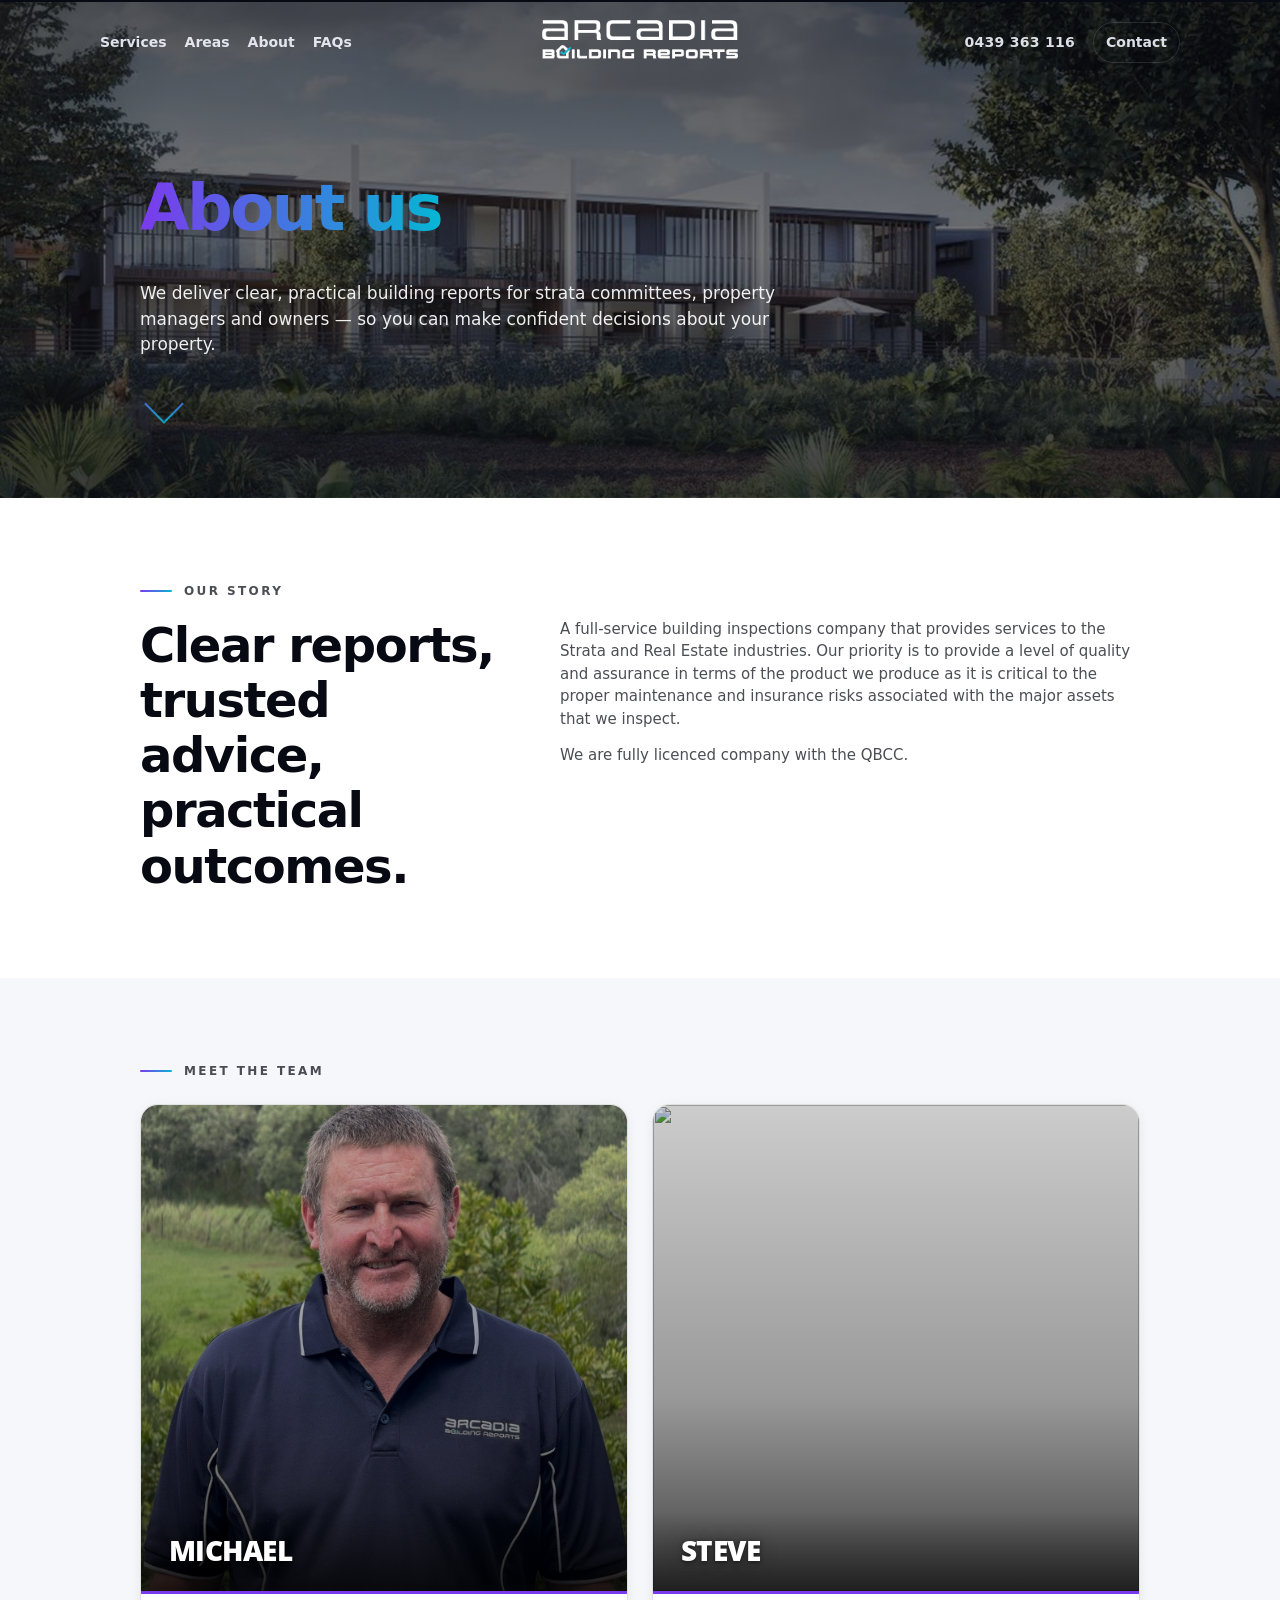
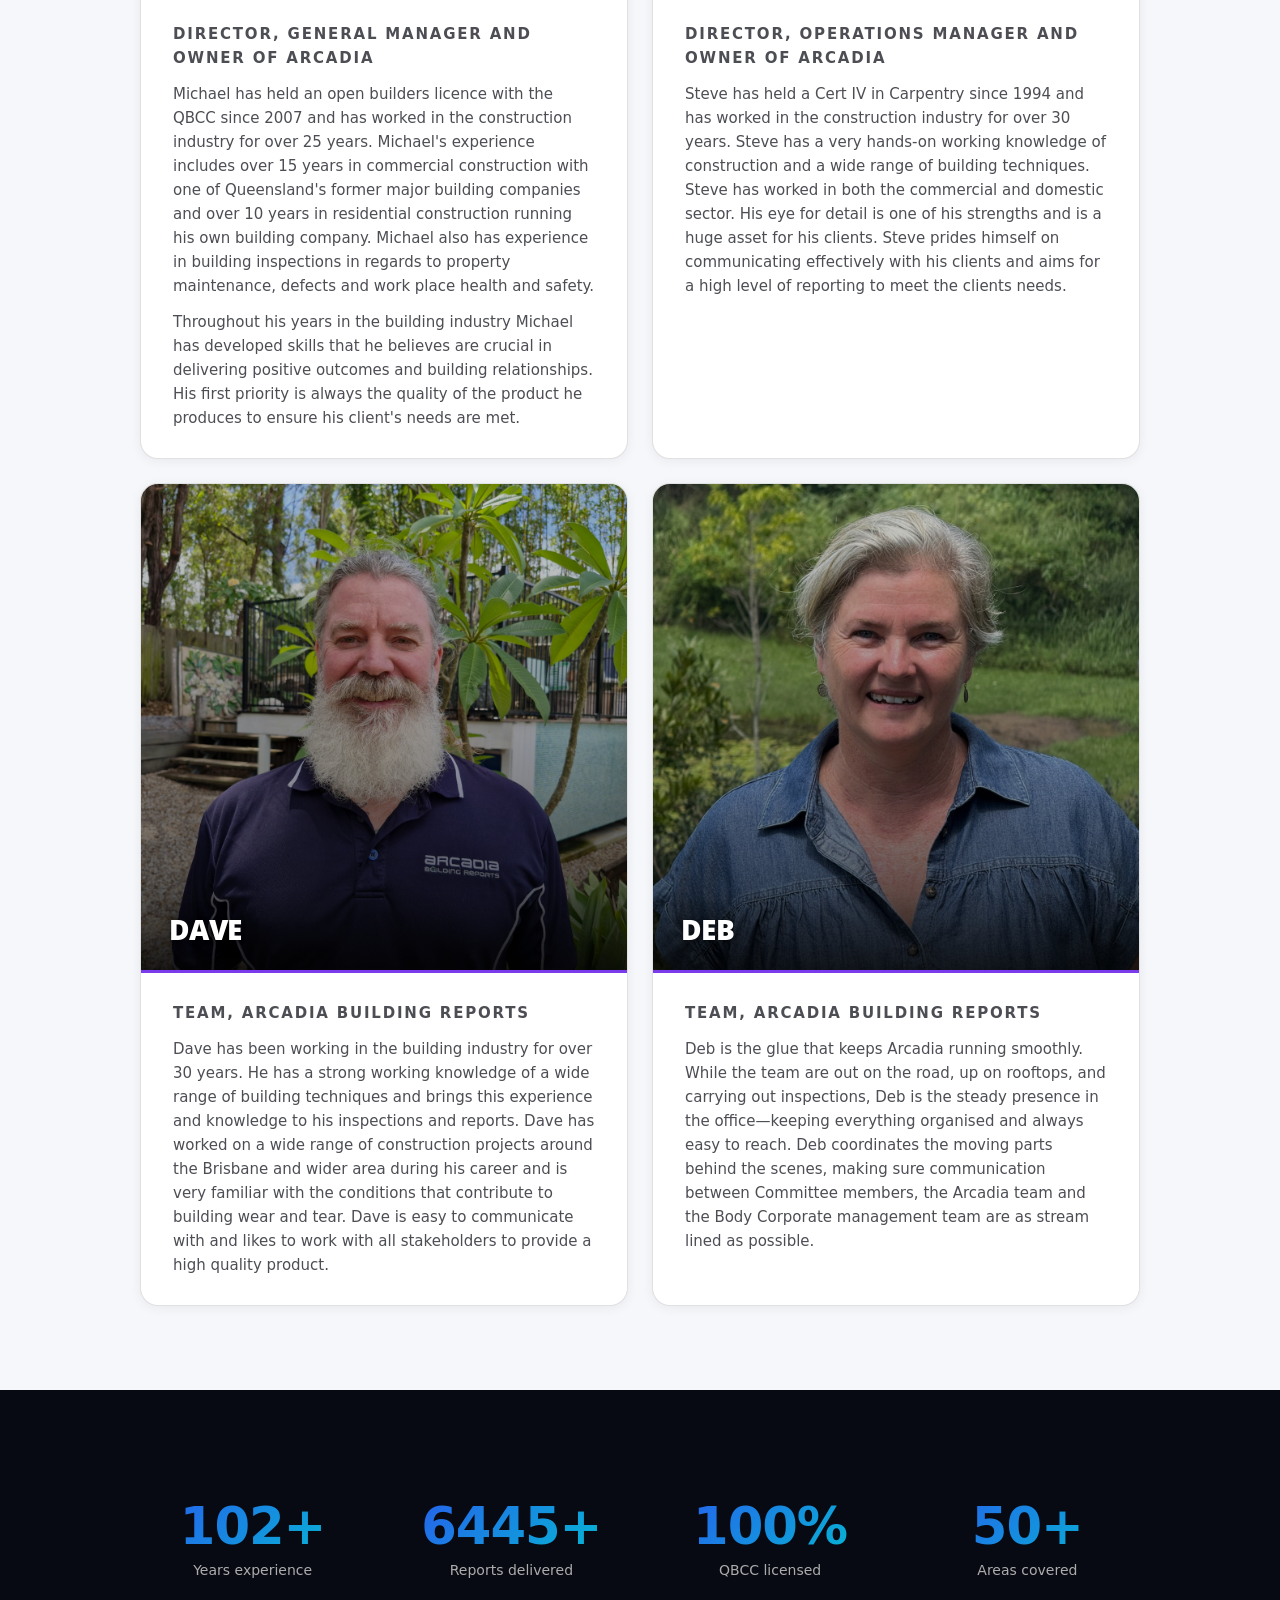
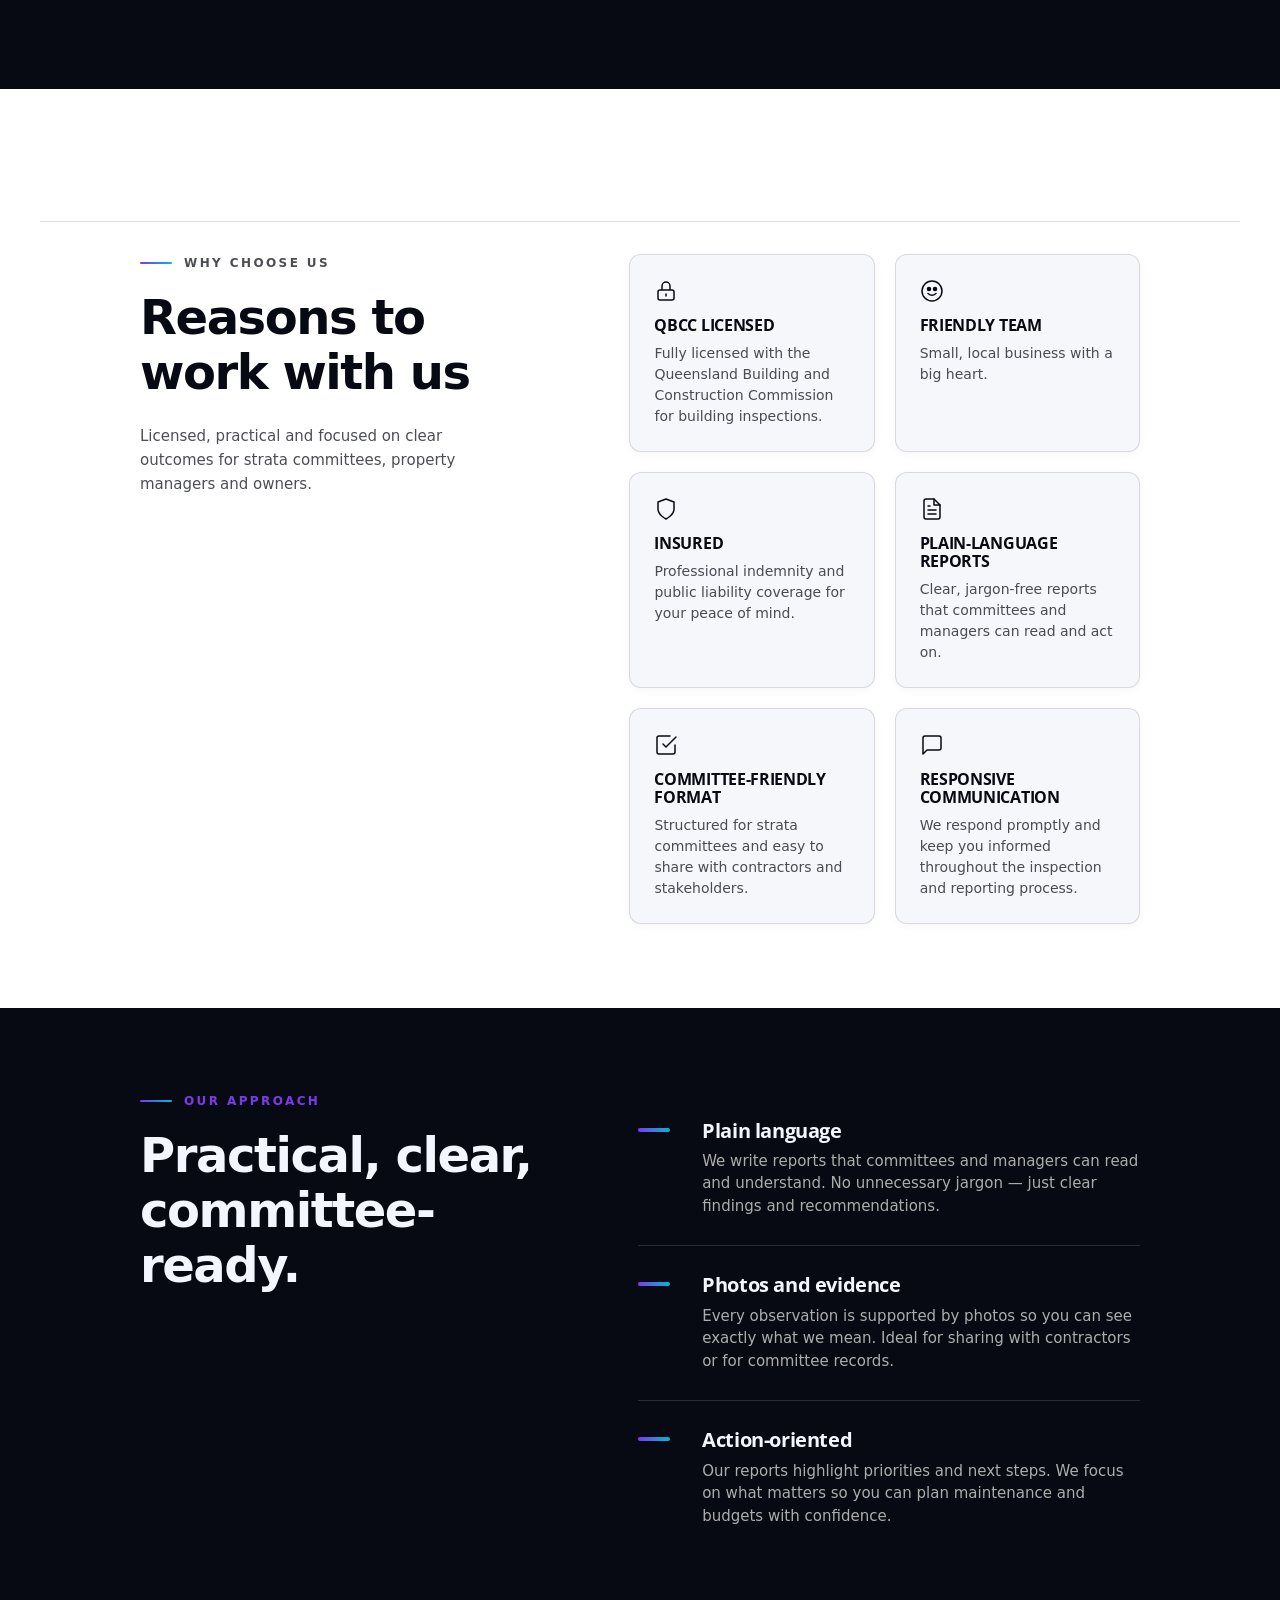
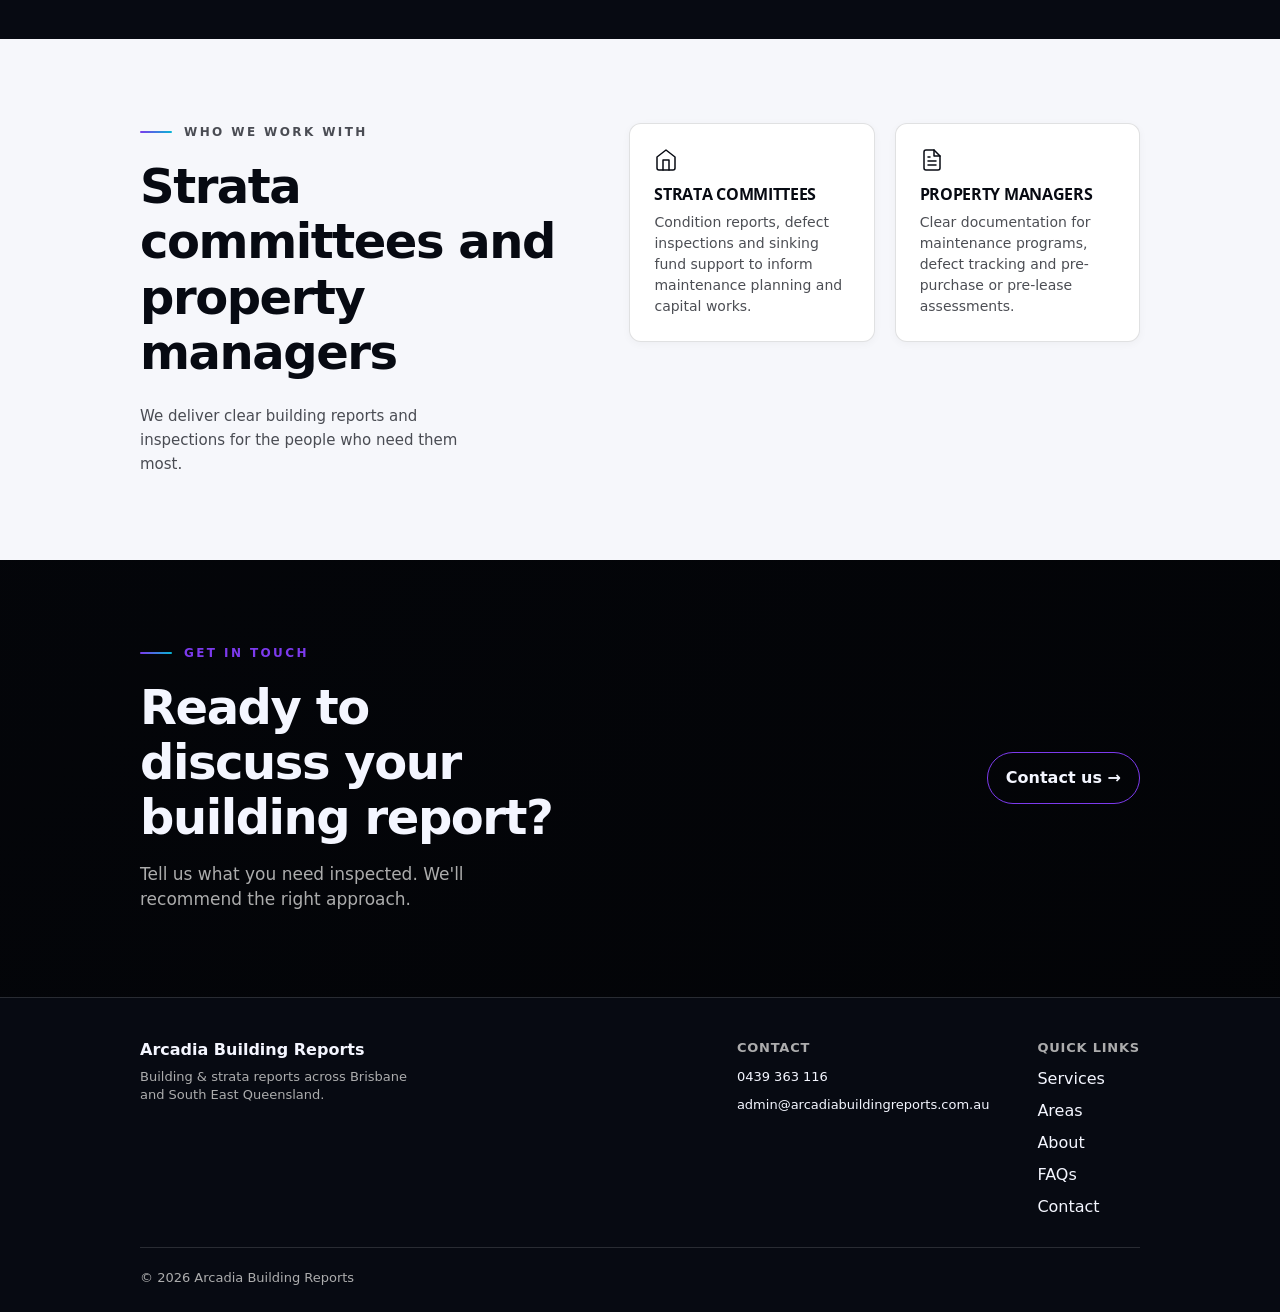
==== commit e08976ee: "adjusting the hero styling of each page and the about us images" ====
--- a/about.html
+++ b/about.html
@@ -108,7 +108,7 @@
       <section class="hero hero--about">
         <div class="container hero__content">
           <h1><span class="accent">About us</span></h1>
-          <p class="lead hero__lead">
+          <p class="lead">
             We deliver clear, practical building reports for strata committees,
             property managers and owners — so you can make confident decisions
             about your property.
--- a/styles.css
+++ b/styles.css
@@ -340,6 +340,11 @@
   padding: 90px 0 40px;
 }
 
+/* Match About / Contact hero foot room (scroll affordance); homepage stays on default .hero padding */
+.hero:not(.hero--full) {
+  padding-bottom: 80px;
+}
+
 /* Pull hero behind the header so the hero background shows through the transparent nav */
 .hero--full {
   position: relative;
@@ -476,7 +481,6 @@
 .hero--about {
   margin-top: -84px;
   padding-top: 174px;
-  padding-bottom: 80px;
   min-height: 50vh;
   display: flex;
   flex-direction: column;
@@ -509,15 +513,10 @@
   text-align: left;
 }
 
-.hero--about .hero__lead {
-  color: rgba(255, 255, 255, 0.9);
-}
-
 /* Contact page hero – woman-on-phone image, same overlay as about */
 .hero--contact {
   margin-top: -84px;
   padding-top: 174px;
-  padding-bottom: 80px;
   min-height: 50vh;
   display: flex;
   flex-direction: column;
@@ -550,6 +549,13 @@
   text-align: left;
 }
 
+/* Shared layout for page heroes with scroll affordance (about, contact, inner pages) */
+.hero:not(.hero--full) .hero__content {
+  display: flex;
+  flex-direction: column;
+  align-items: flex-start;
+}
+
 .hero__scroll {
   display: inline-flex;
   flex-direction: column;
@@ -562,6 +568,12 @@
   animation: hero-scroll-bounce 2s ease-in-out infinite;
 }
 
+@media (prefers-reduced-motion: reduce) {
+  .hero__scroll {
+    animation: none;
+  }
+}
+
 .hero__scroll:hover {
   opacity: 1;
   color: #ffffff;
@@ -630,6 +642,11 @@
   font-size: 17px;
   color: var(--muted-light);
   max-width: 62ch;
+}
+
+/* Interior page heroes (not homepage): brighter body copy on dark backgrounds */
+.hero:not(.hero--full) .lead {
+  color: rgba(255, 255, 255, 0.92);
 }
 
 .cta-row {
@@ -2249,8 +2266,8 @@
 /* Headshot area: image + dark overlay + name on top */
 .our-story__headshot {
   position: relative;
-  aspect-ratio: 4 / 5;
-  min-height: 280px;
+  aspect-ratio: 1 / 1;
+  min-height: 200px;
   overflow: hidden;
 }
 
@@ -2271,6 +2288,23 @@
     rgba(0, 0, 0, 0.2) 100%
   );
   pointer-events: none;
+  transition: background 0.35s ease;
+}
+
+.our-story__card:hover .our-story__headshot-overlay,
+.our-story__card:focus-within .our-story__headshot-overlay {
+  background: linear-gradient(
+    to top,
+    rgba(0, 0, 0, 0.45) 0%,
+    rgba(0, 0, 0, 0.2) 45%,
+    rgba(0, 0, 0, 0.06) 100%
+  );
+}
+
+@media (prefers-reduced-motion: reduce) {
+  .our-story__headshot-overlay {
+    transition: none;
+  }
 }
 
 /* Name when not on photo (fallback) */
@@ -2303,6 +2337,18 @@
   background: linear-gradient(to top, rgba(0, 0, 0, 0.5) 0%, transparent 100%);
   background-clip: unset;
   -webkit-background-clip: unset;
+  transition: background 0.35s ease;
+}
+
+.our-story__card:hover .our-story__name--on-photo,
+.our-story__card:focus-within .our-story__name--on-photo {
+  background: linear-gradient(to top, rgba(0, 0, 0, 0.28) 0%, transparent 100%);
+}
+
+@media (prefers-reduced-motion: reduce) {
+  .our-story__name--on-photo {
+    transition: none;
+  }
 }
 
 /* Bio body: separator line + role + paragraphs */
@@ -2655,6 +2701,10 @@
 
   .hero {
     padding: 70px 0 30px;
+  }
+
+  .hero:not(.hero--full) {
+    padding-bottom: 80px;
   }
 
   .hero--full {
@@ -2841,6 +2891,10 @@
     padding: 60px 0 30px;
   }
 
+  .hero:not(.hero--full) {
+    padding-bottom: 60px;
+  }
+
   /* Simple page heroes (Services, Areas, FAQs): same pull as hero--full so no body gap */
   .hero:not(.hero--full):not(.hero--about):not(.hero--contact) {
     margin-top: calc(-70px - env(safe-area-inset-top, 0px));
@@ -2864,7 +2918,6 @@
   .hero--contact {
     margin-top: calc(-70px - env(safe-area-inset-top, 0px));
     padding-top: calc(130px + env(safe-area-inset-top, 0px));
-    padding-bottom: 60px;
     min-height: auto;
   }
 
@@ -3125,7 +3178,7 @@
   }
 
   .our-story__headshot {
-    min-height: 220px;
+    min-height: 180px;
   }
 
   .our-story__name--on-photo {
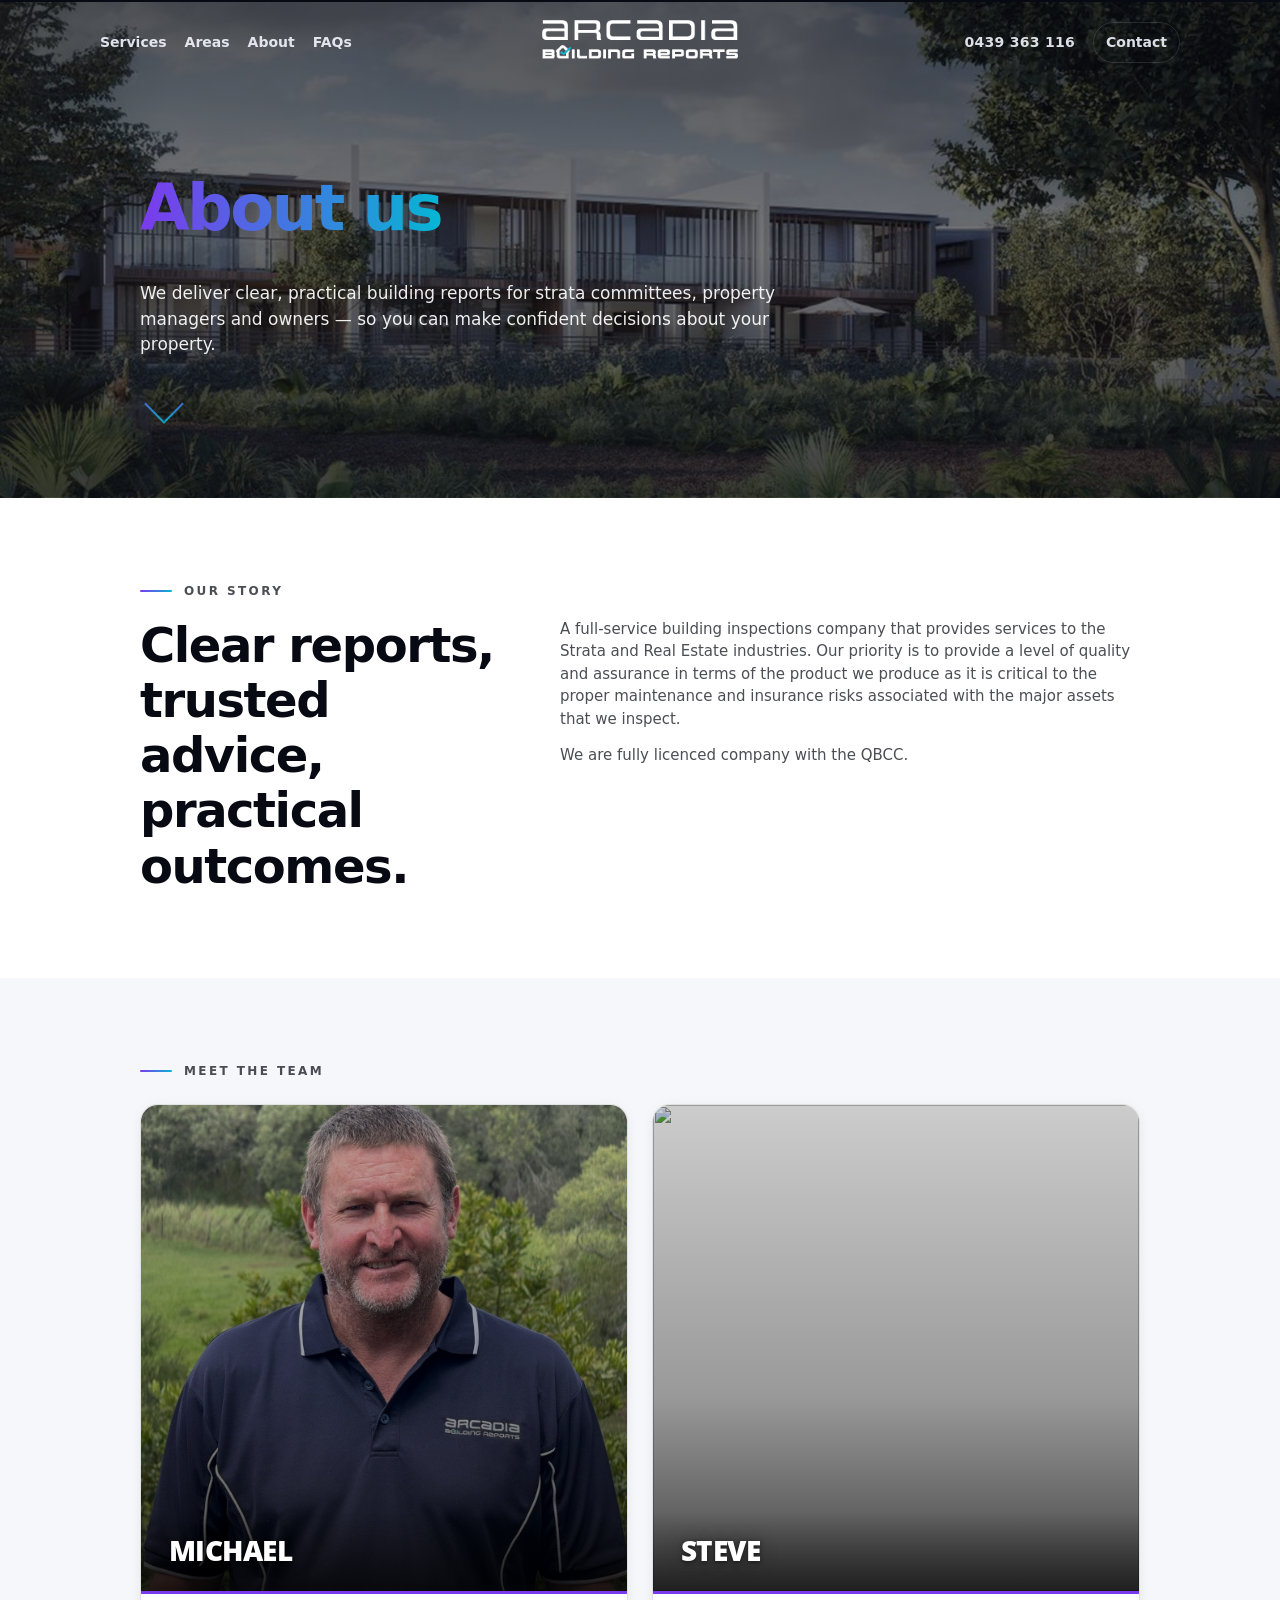
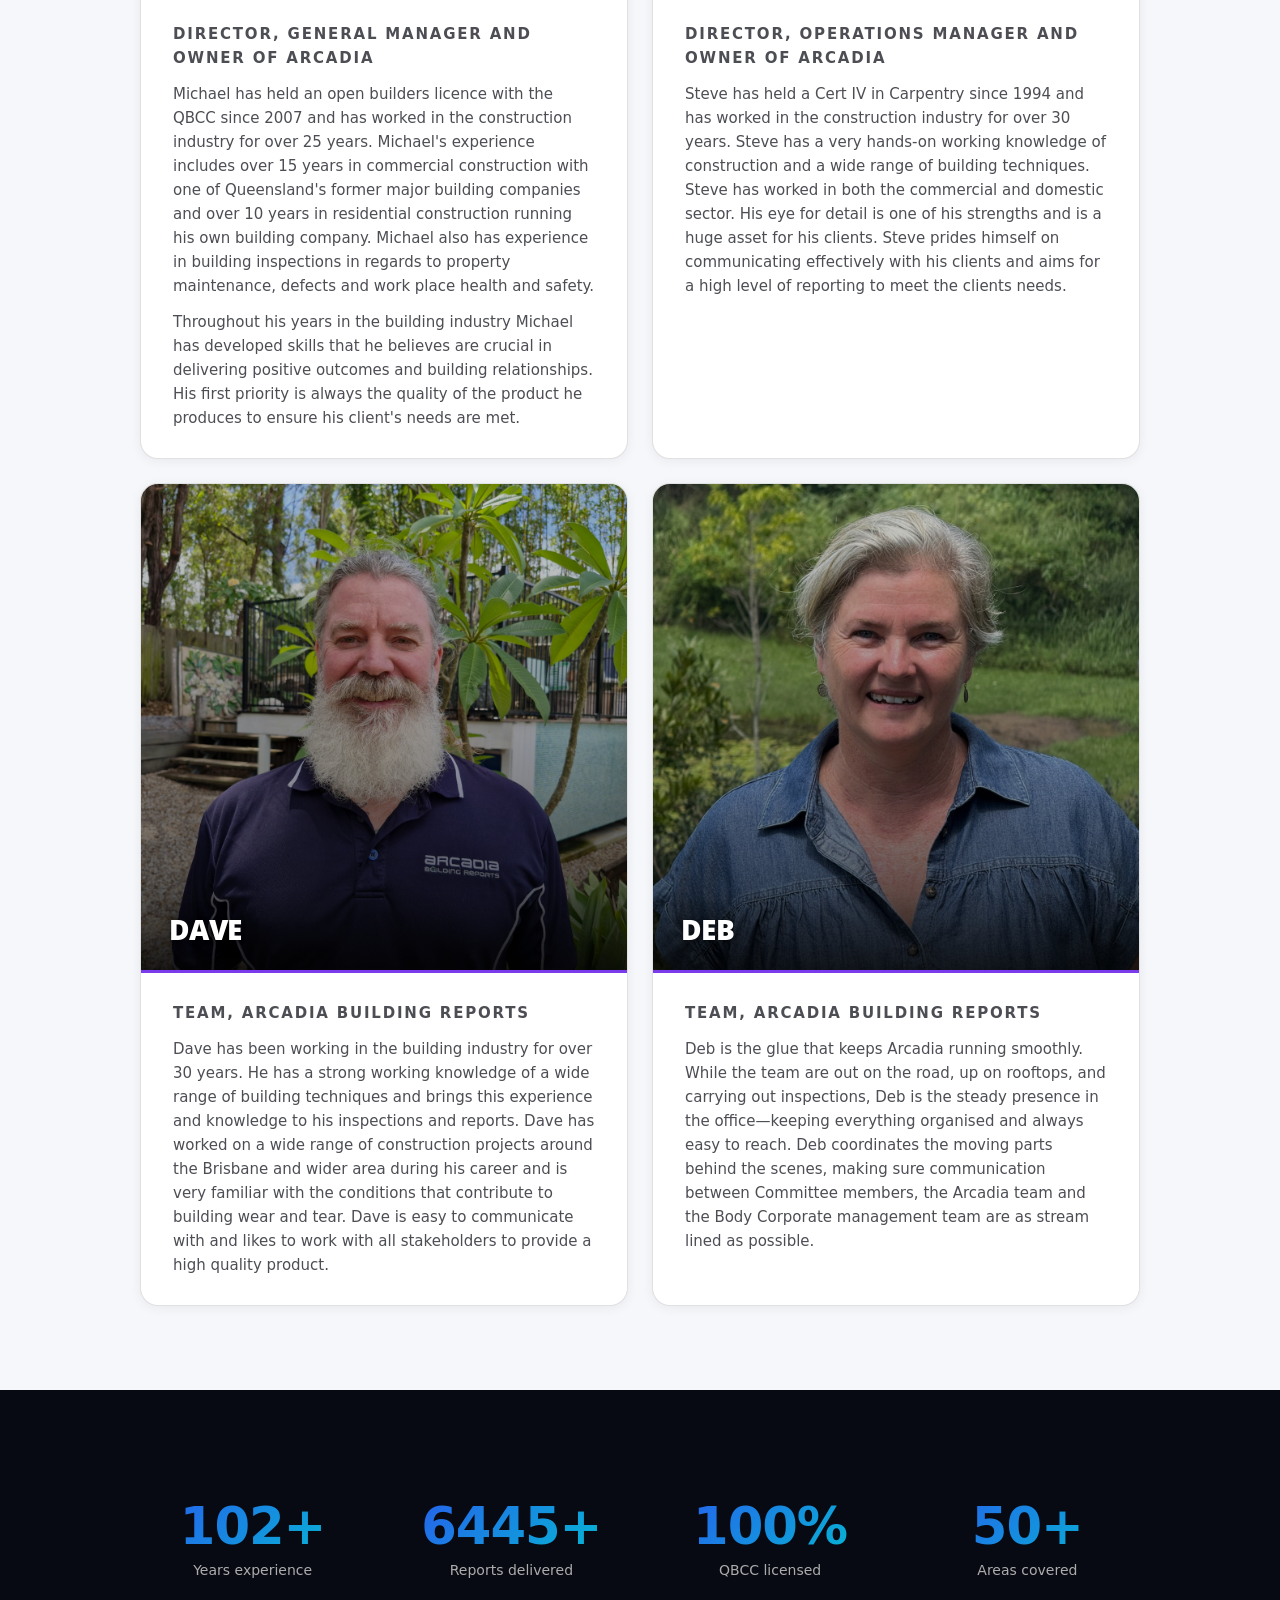
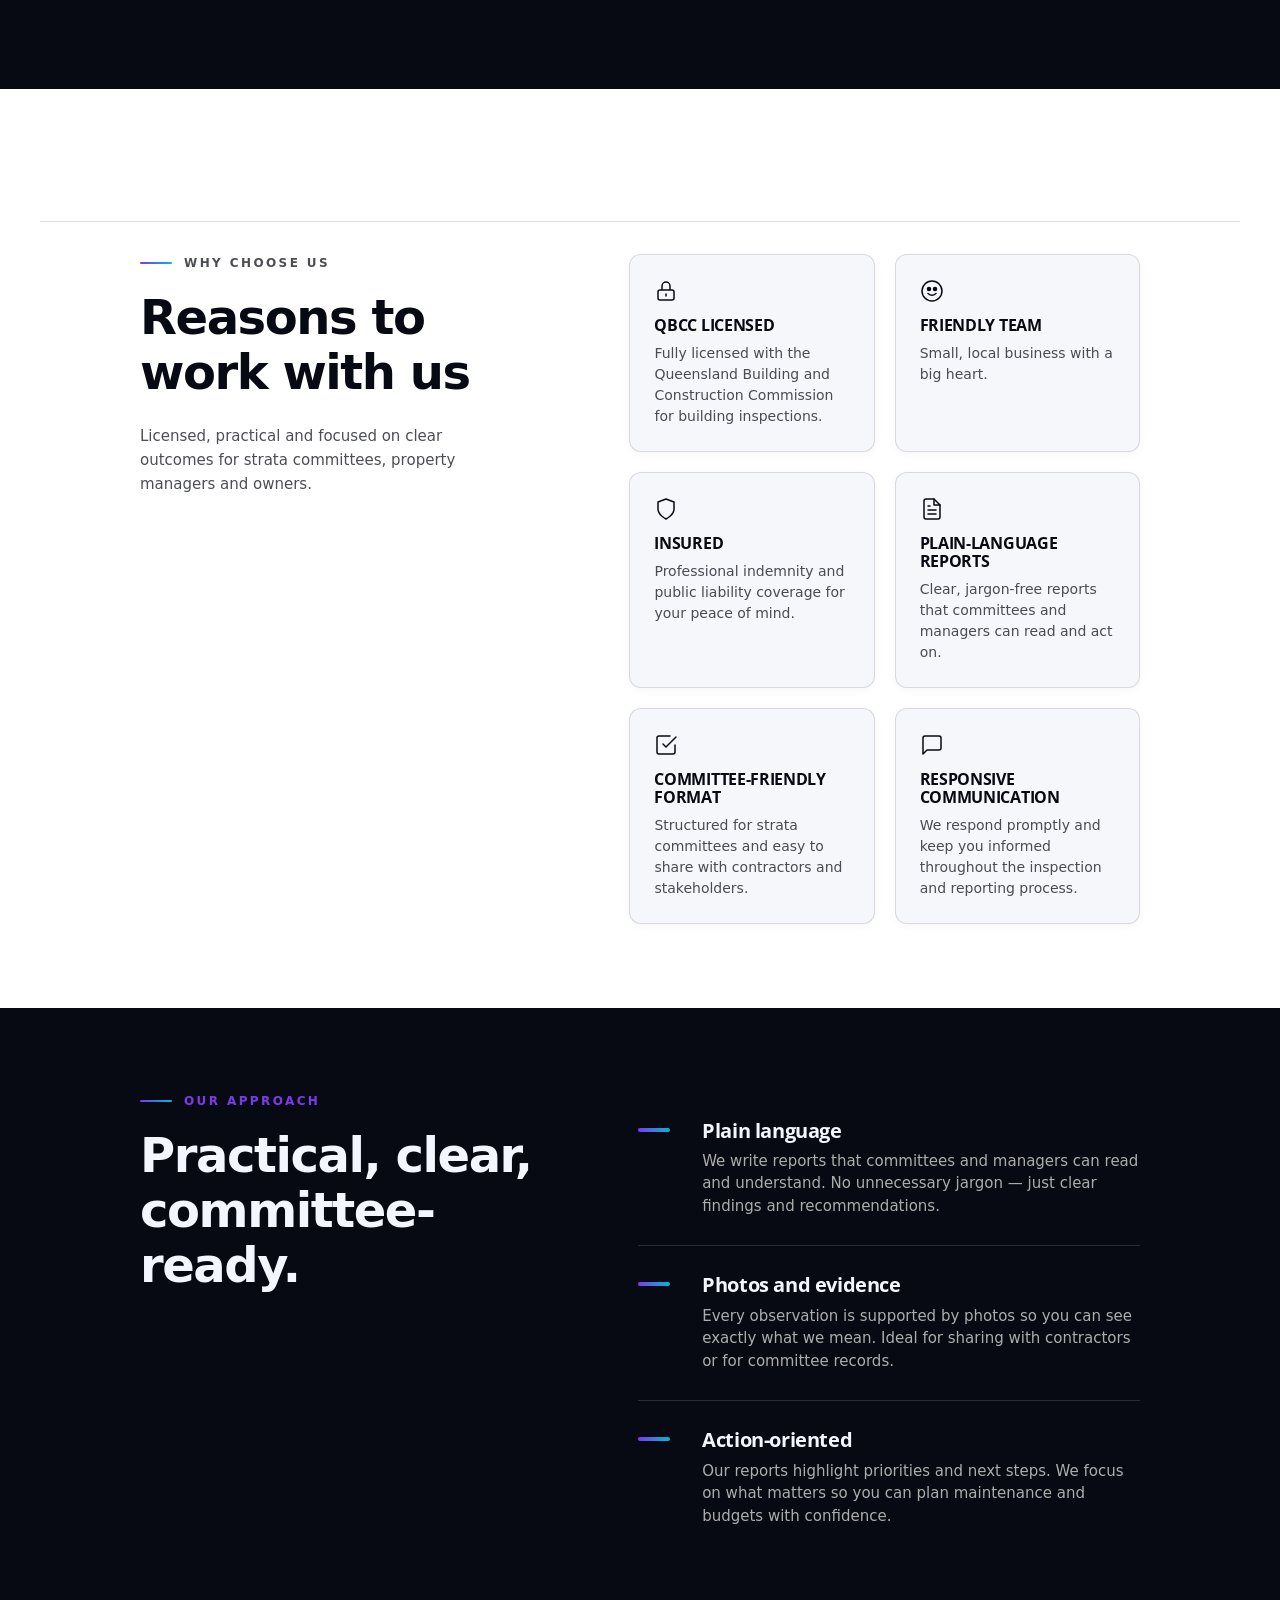
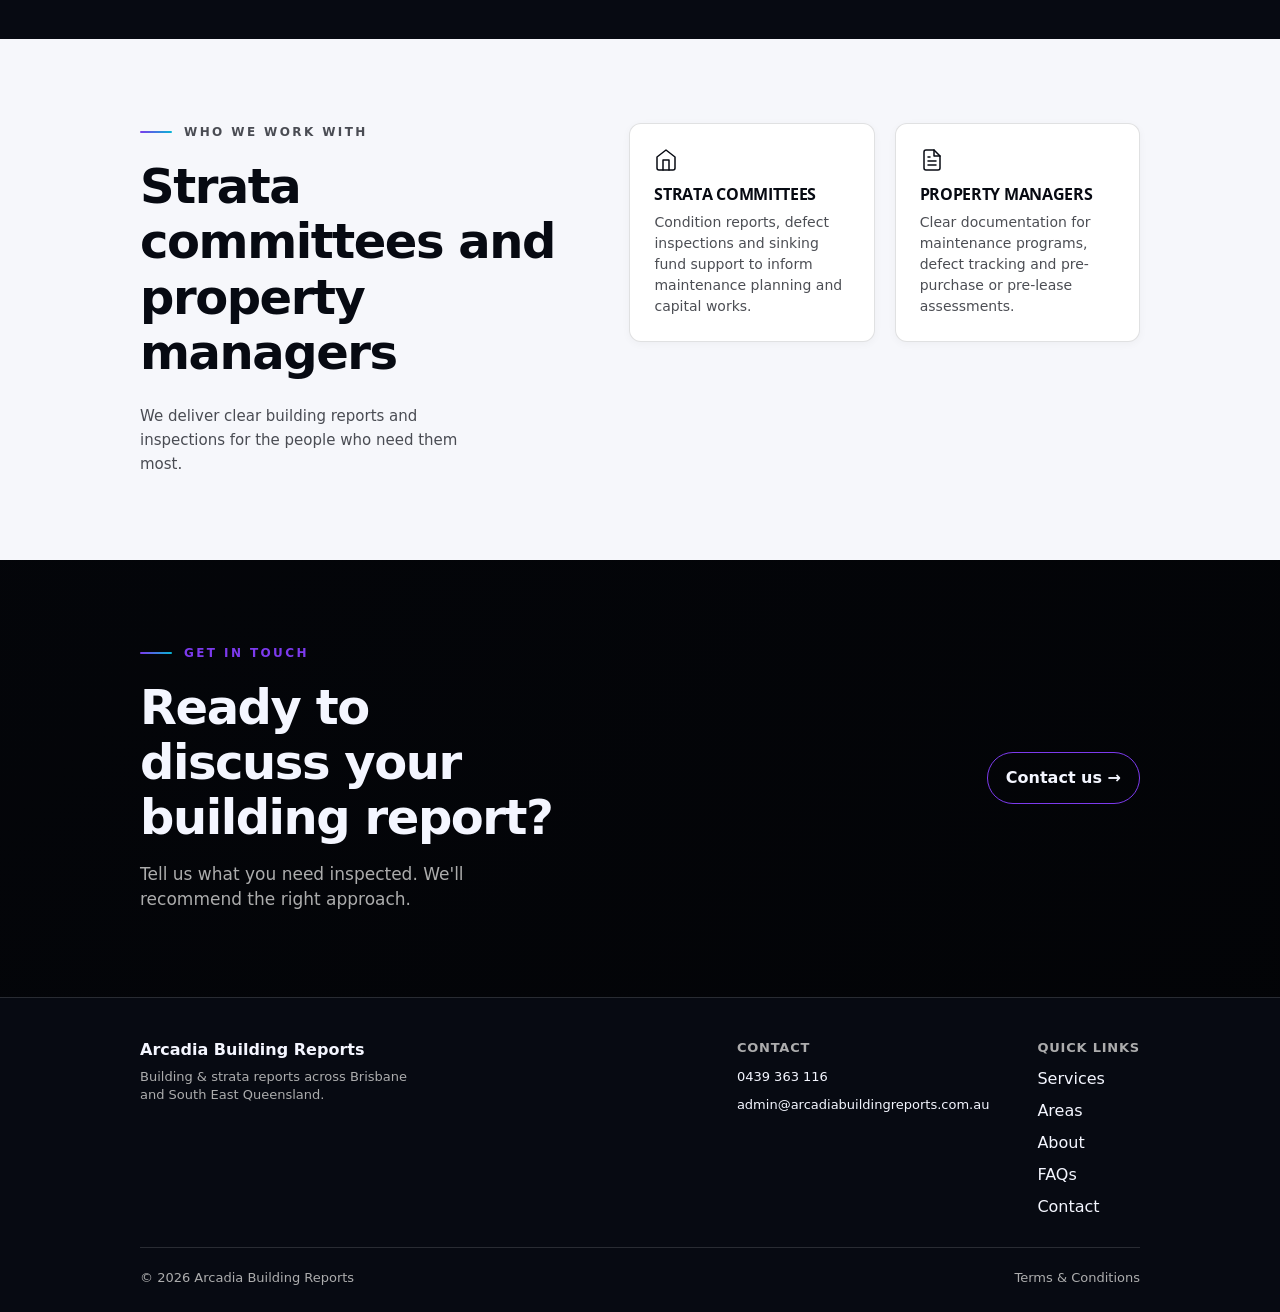
==== commit 3f0e88b0: "adding the new terms and conditions page" ====
--- a/about.html
+++ b/about.html
@@ -639,6 +639,9 @@
           <p class="small">
             © <span id="year"></span> Arcadia Building Reports
           </p>
+          <a class="footer__legal small" href="terms.html"
+            >Terms &amp; Conditions</a
+          >
         </div>
       </div>
     </footer>
--- a/styles.css
+++ b/styles.css
@@ -1889,6 +1889,15 @@
   max-width: none;
 }
 
+.faq-answer a {
+  color: var(--accent);
+  text-decoration: underline;
+}
+
+.faq-answer a:hover {
+  color: var(--accent2);
+}
+
 /* ===== Contact messages (success / error) ===== */
 .contact-message {
   margin: 0 0 24px;
@@ -1900,13 +1909,13 @@
 .contact-message--success {
   background: rgba(6, 182, 212, 0.12);
   border: 1px solid var(--accent2);
-  color: var(--text-dark);
+  color: var(--text-light);
 }
 
 .contact-message--error {
   background: rgba(220, 38, 38, 0.08);
   border: 1px solid #dc2626;
-  color: var(--text-dark);
+  color: var(--text-light);
 }
 
 /* ===== Contact section (light bg, two columns: info left, form right) ===== */
@@ -2678,6 +2687,11 @@
 }
 
 .footer__bottom {
+  display: flex;
+  flex-wrap: wrap;
+  align-items: center;
+  justify-content: space-between;
+  gap: 8px 20px;
   padding-top: 20px;
   border-top: 1px solid var(--line-light);
 }
@@ -2685,6 +2699,99 @@
 .footer__bottom p {
   margin: 0;
   color: var(--muted-light);
+}
+
+.footer__legal {
+  color: var(--muted-light);
+}
+
+.footer__legal:hover {
+  color: var(--accent2);
+  text-decoration: none;
+}
+
+/* ===== Legal / terms page ===== */
+.legal-section {
+  padding-top: 56px;
+  padding-bottom: 80px;
+}
+
+.legal {
+  max-width: 72ch;
+}
+
+.legal__updated {
+  margin: 0 0 32px;
+  font-size: 14px;
+  color: var(--muted-dark);
+}
+
+.legal h2 {
+  margin: 2.75rem 0 1rem;
+  font-size: 28px;
+  color: var(--text-dark);
+}
+
+.legal h2:first-of-type {
+  margin-top: 0;
+}
+
+.legal h3 {
+  margin: 2rem 0 0.75rem;
+  font-size: 1.05rem;
+  font-weight: 600;
+  letter-spacing: 0.04em;
+  color: var(--text-dark);
+}
+
+.legal p {
+  margin: 0 0 14px;
+  max-width: none;
+  line-height: 1.65;
+}
+
+.legal__defs {
+  margin: 0 0 8px;
+}
+
+.legal dt {
+  margin: 1.35rem 0 0.35rem;
+  font-weight: 600;
+  color: var(--text-dark);
+}
+
+.legal dt:first-child {
+  margin-top: 0;
+}
+
+.legal dd {
+  margin: 0;
+  color: var(--muted-dark);
+  line-height: 1.65;
+}
+
+.legal dd p {
+  margin: 0 0 10px;
+}
+
+.legal ul {
+  margin: 0 0 16px;
+  padding-left: 1.25em;
+}
+
+.legal li {
+  margin: 0 0 8px;
+  color: var(--muted-dark);
+  line-height: 1.65;
+}
+
+.legal dd ul {
+  margin: 0;
+}
+
+.legal dd ul:last-child,
+.legal dd p:last-child {
+  margin-bottom: 0;
 }
 
 /* ===== Responsive ===== */
@@ -3269,6 +3376,13 @@
 
   .footer__bottom {
     padding-top: 16px;
+    flex-direction: column;
+    align-items: flex-start;
+    gap: 10px;
+  }
+
+  .legal h3 {
+    font-size: 1.05rem;
   }
 
   /* Typography adjustments */
